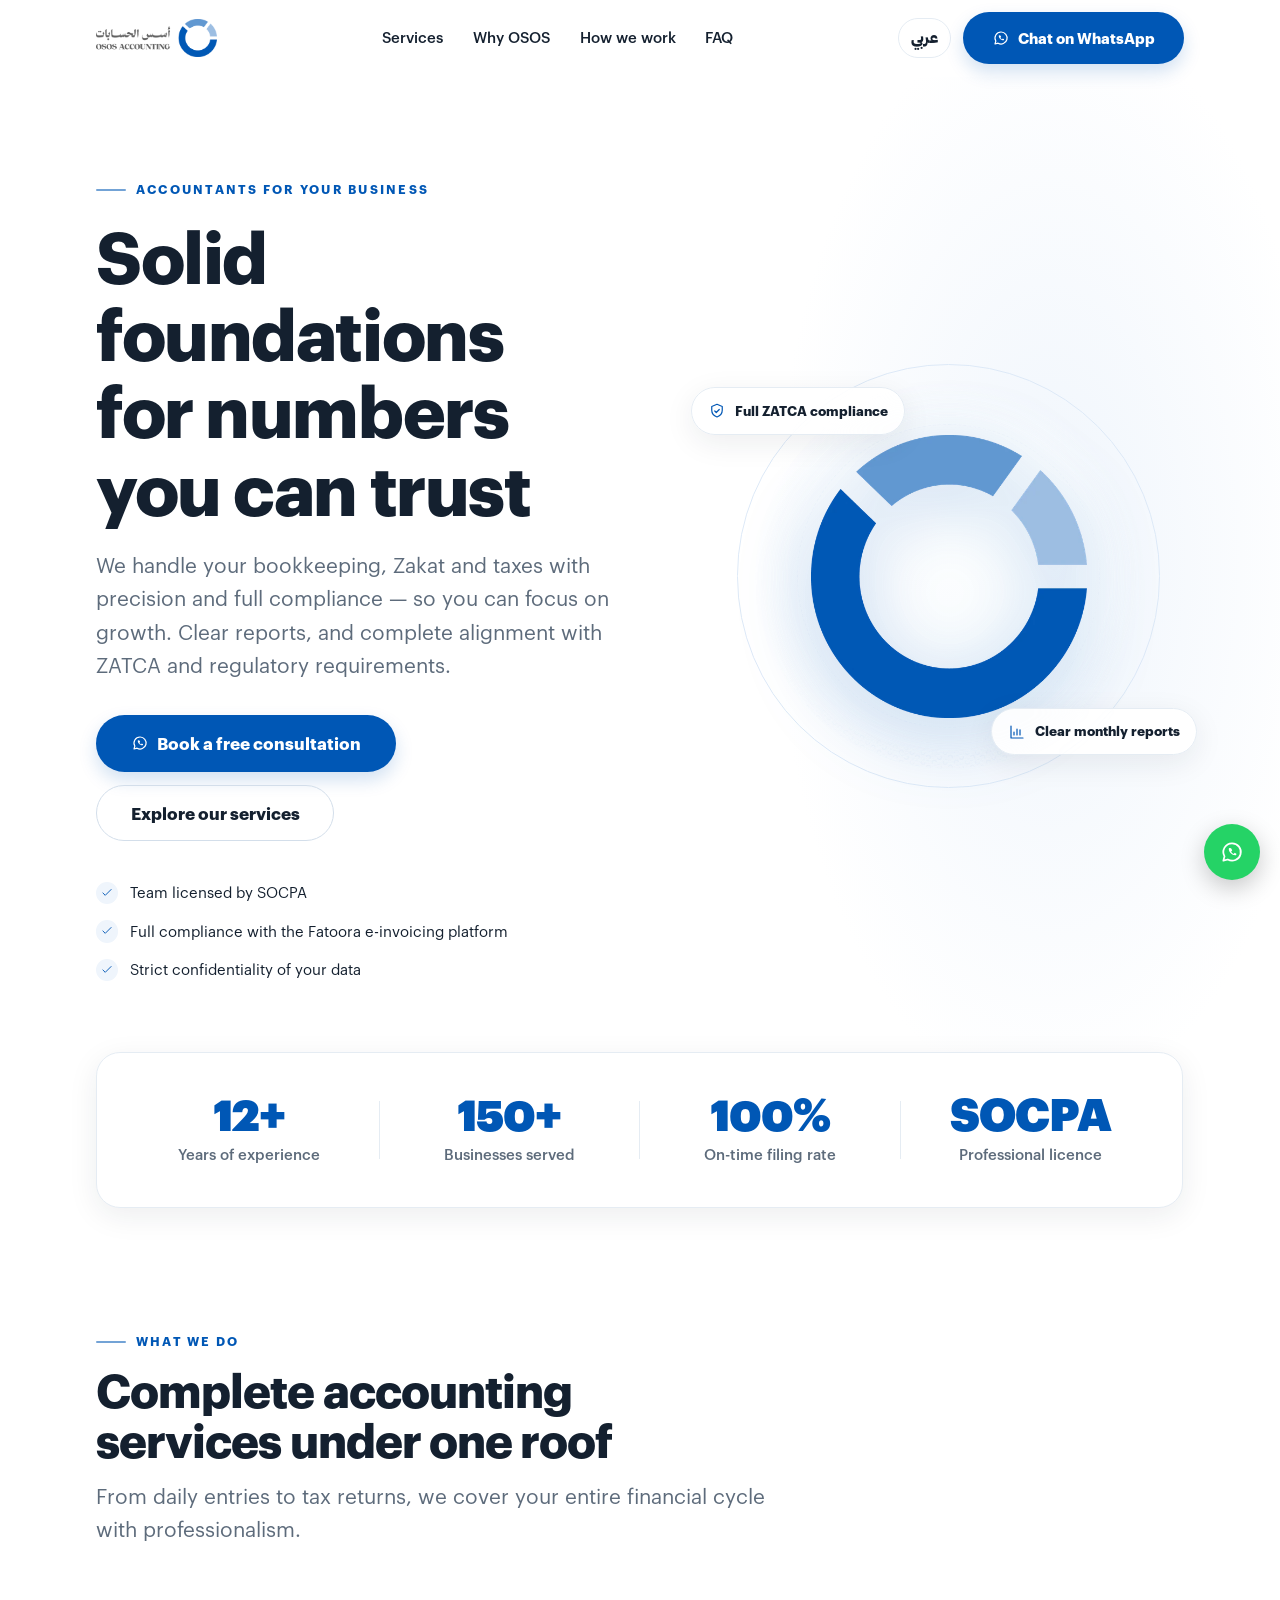
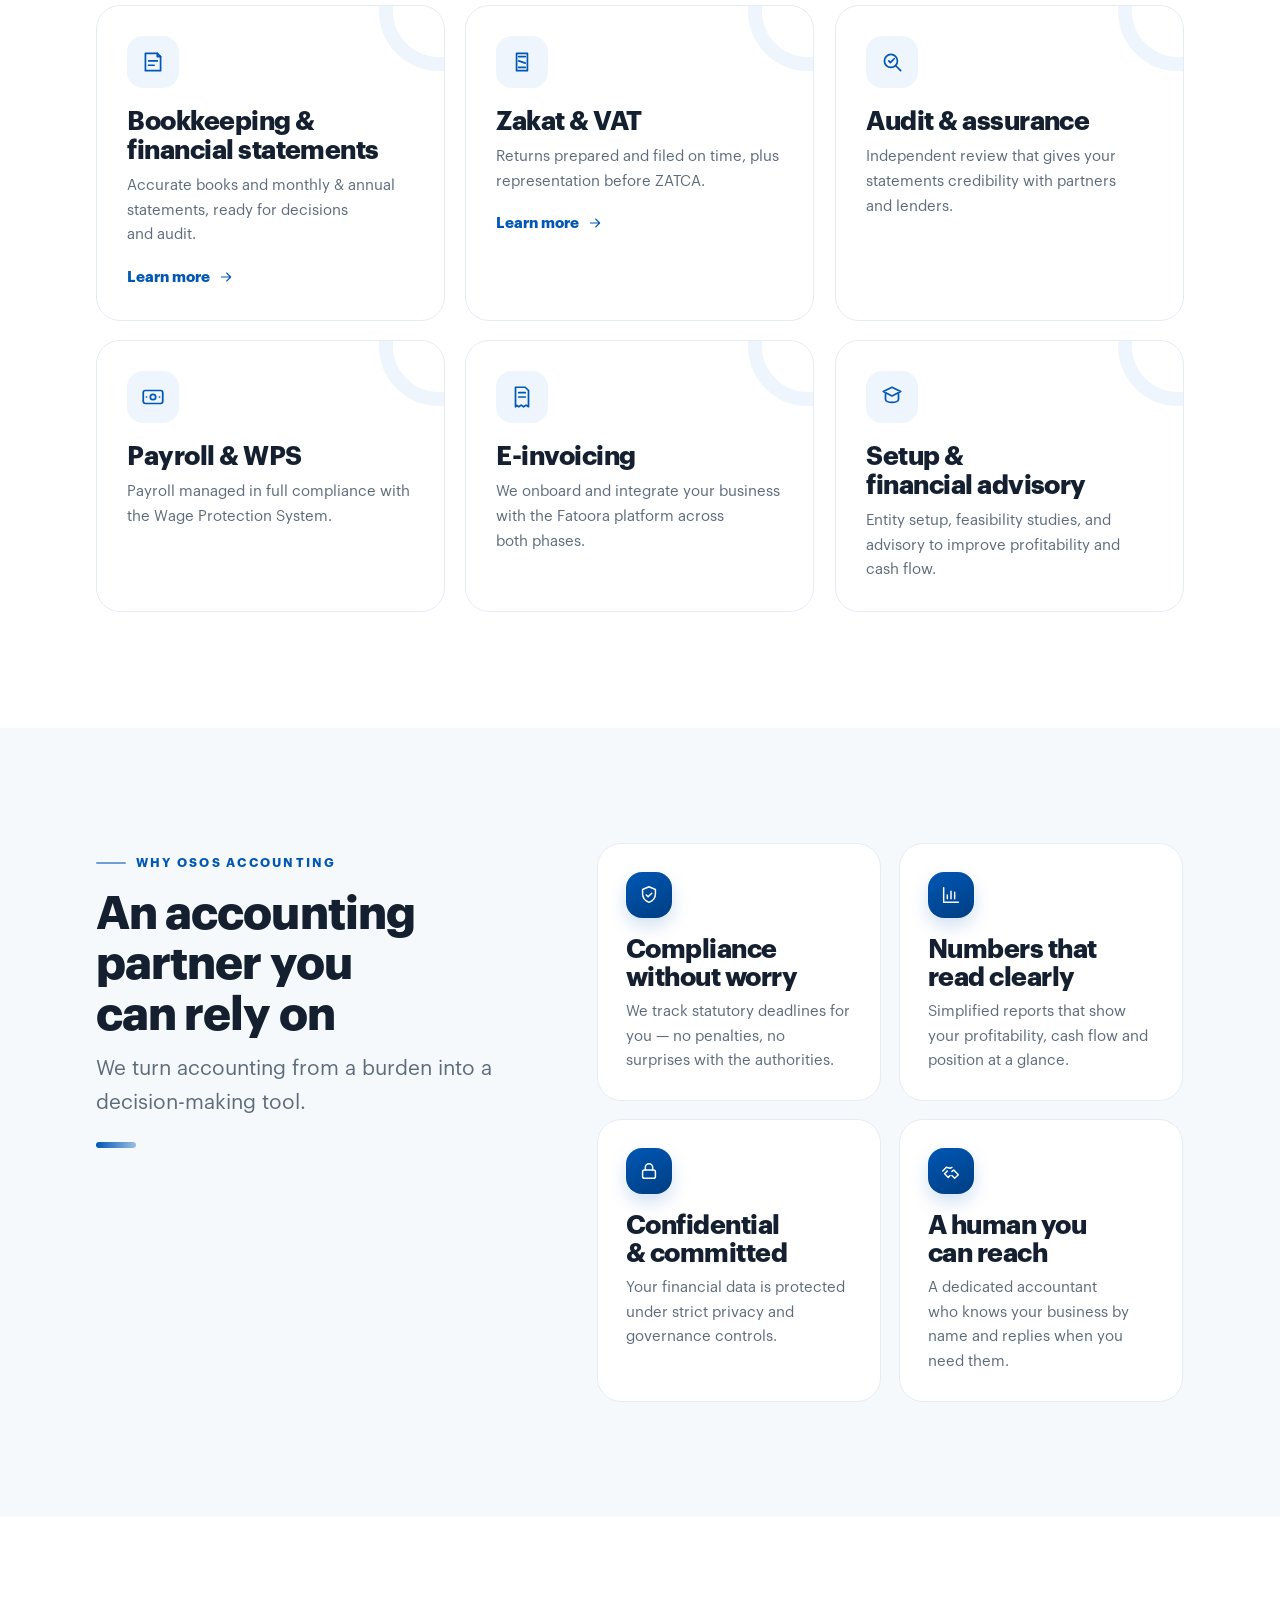
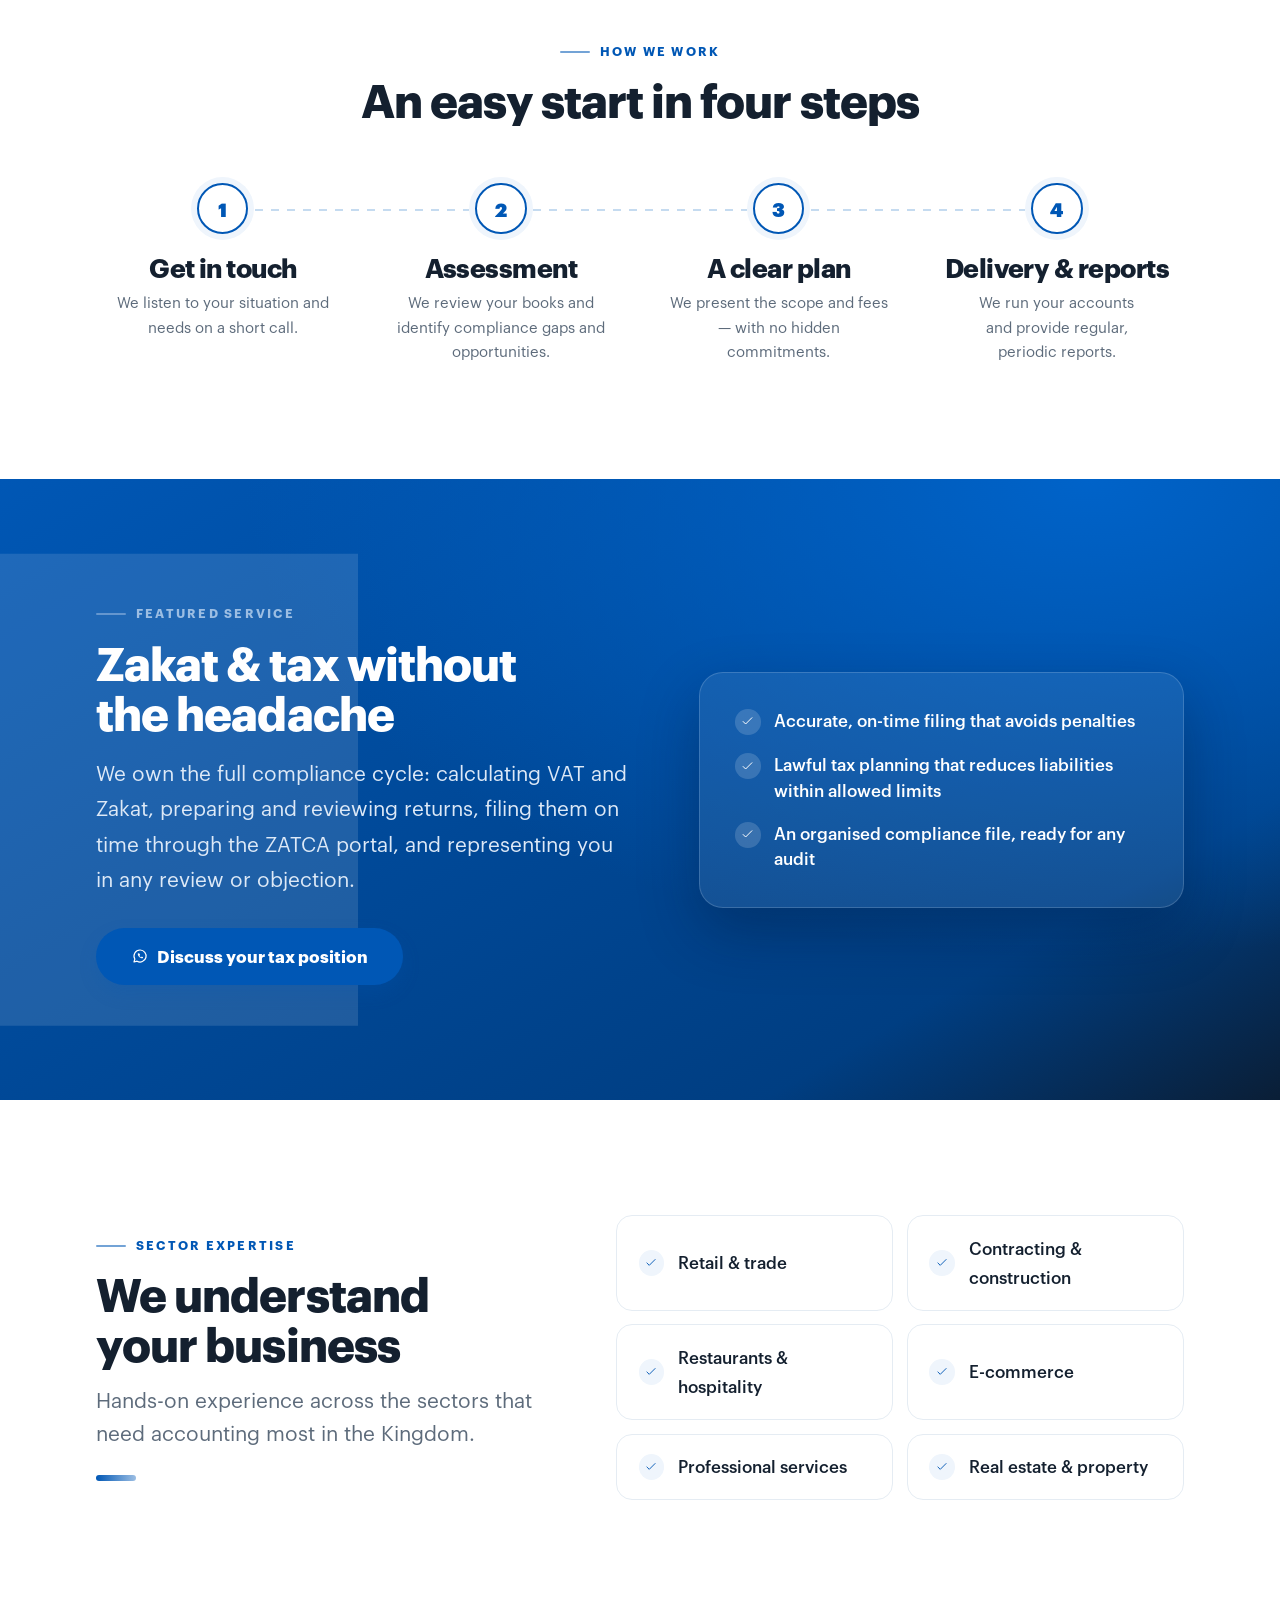
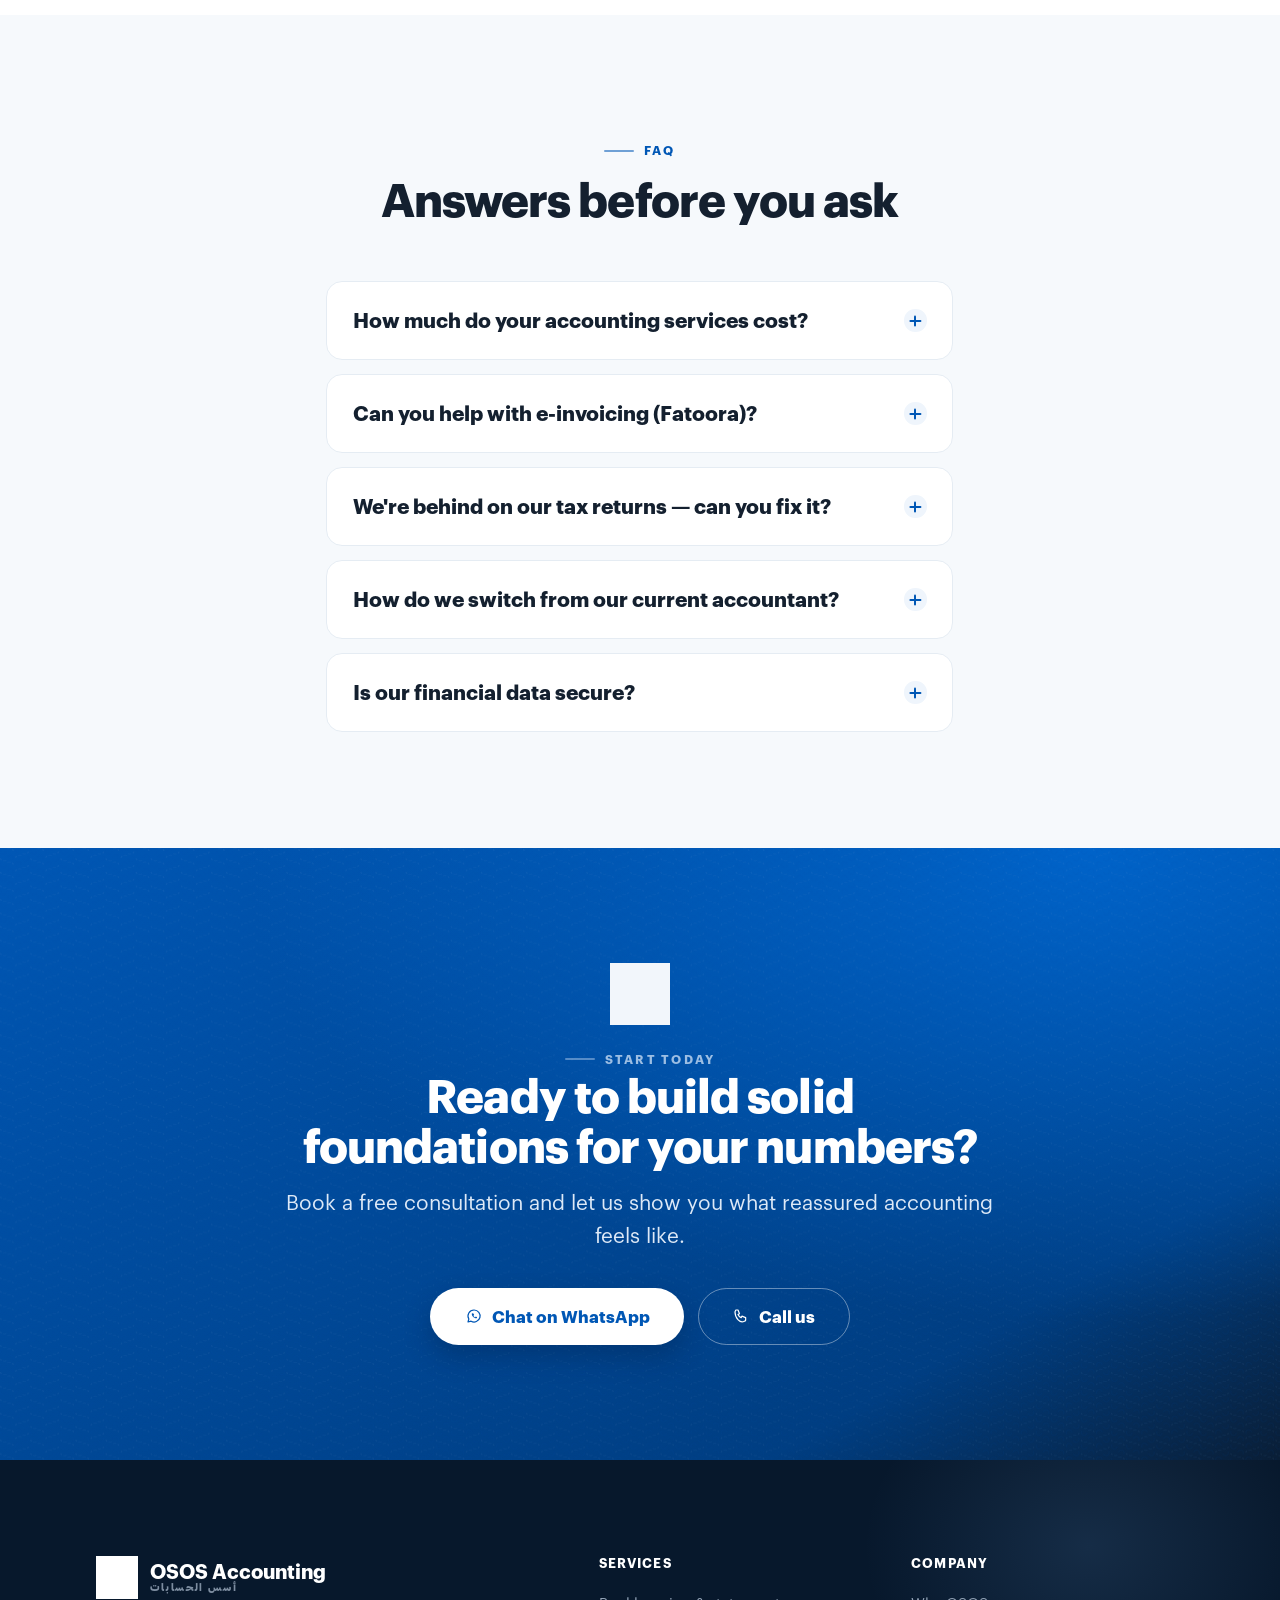
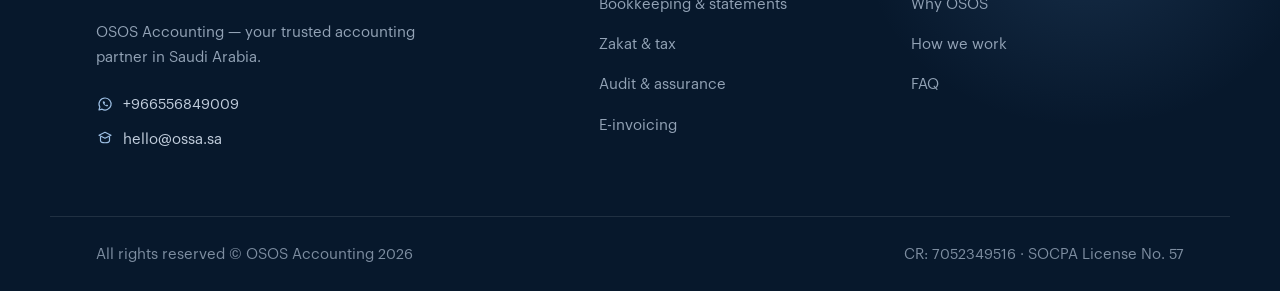
==== en/index.html @ 7d9df70e "Deploy OSOS Accounting landing site (ossa.sa)" ====
<!DOCTYPE html><html lang="en" dir="ltr" data-astro-cid-5hce7sga> <head><meta charset="utf-8"><meta name="viewport" content="width=device-width, initial-scale=1"><title>OSOS Accounting | Trusted Accounting, Zakat &amp; Tax Services in Saudi Arabia</title><meta name="description" content="A licensed accounting firm delivering bookkeeping &#38; financial statements, Zakat &#38; VAT, audit, payroll, and e-invoicing for businesses across the Kingdom. Numbers you can trust."><link rel="canonical" href="https://ossa.sa/en"><link rel="alternate" hreflang="ar" href="https://ossa.sa/"><link rel="alternate" hreflang="en" href="https://ossa.sa/en"><link rel="alternate" hreflang="x-default" href="https://ossa.sa/"><meta name="theme-color" content="#0057B5"><link rel="icon" type="image/png" sizes="32x32" href="/brand/favicon-32.png"><link rel="icon" type="image/png" sizes="256x256" href="/brand/favicon-256.png"><link rel="apple-touch-icon" href="/brand/apple-touch-icon.png"><!-- Open Graph / Twitter --><meta property="og:type" content="website"><meta property="og:locale" content="en_US"><meta property="og:title" content="OSOS Accounting | Trusted Accounting, Zakat &#38; Tax Services in Saudi Arabia"><meta property="og:description" content="A licensed accounting firm delivering bookkeeping &#38; financial statements, Zakat &#38; VAT, audit, payroll, and e-invoicing for businesses across the Kingdom. Numbers you can trust."><meta property="og:url" content="https://ossa.sa/en"><meta property="og:image" content="https://ossa.sa/brand/og-image.png"><meta property="og:image:width" content="1200"><meta property="og:image:height" content="630"><meta name="twitter:card" content="summary_large_image"><meta name="twitter:title" content="OSOS Accounting | Trusted Accounting, Zakat &#38; Tax Services in Saudi Arabia"><meta name="twitter:description" content="A licensed accounting firm delivering bookkeeping &#38; financial statements, Zakat &#38; VAT, audit, payroll, and e-invoicing for businesses across the Kingdom. Numbers you can trust."><meta name="twitter:image" content="https://ossa.sa/brand/og-image.png"><link rel="preload" href="/fonts/thamaniah-serif-700.woff2" as="font" type="font/woff2" crossorigin><link rel="preload" href="/fonts/thamaniah-sans-400.woff2" as="font" type="font/woff2" crossorigin><script type="application/ld+json">{"@context":"https://schema.org","@graph":[{"@type":"AccountingService","@id":"https://ossa.sa/#organization","name":"OSOS Accounting","description":"A licensed accounting firm delivering bookkeeping & financial statements, Zakat & VAT, audit, payroll, and e-invoicing for businesses across the Kingdom. Numbers you can trust.","url":"https://ossa.sa","image":"https://ossa.sa/brand/og-image.png","areaServed":"SA","address":{"@type":"PostalAddress","addressLocality":"الرياض","addressRegion":"Riyadh","addressCountry":"SA"},"telephone":"+966556849009","email":"hello@ossa.sa"},{"@type":"FAQPage","mainEntity":[{"@type":"Question","name":"How much do your accounting services cost?","acceptedAnswer":{"@type":"Answer","text":"Fees depend on your size, monthly transaction volume and scope. After a free consultation we give you a clear, fixed quote — with no hidden charges."}},{"@type":"Question","name":"Can you help with e-invoicing (Fatoora)?","acceptedAnswer":{"@type":"Answer","text":"Yes. We onboard and integrate your business with the Fatoora platform across both phases and ensure your invoices meet ZATCA requirements."}},{"@type":"Question","name":"We're behind on our tax returns — can you fix it?","acceptedAnswer":{"@type":"Answer","text":"Absolutely. We review your position, resolve the backlog, and organise your file with ZATCA to bring you back into compliance quickly."}},{"@type":"Question","name":"How do we switch from our current accountant?","acceptedAnswer":{"@type":"Answer","text":"The move is smooth: we receive your data and books, reconcile opening balances, and continue without any gap in your reporting."}},{"@type":"Question","name":"Is our financial data secure?","acceptedAnswer":{"@type":"Answer","text":"Yes. We follow strict confidentiality and limited-access controls, and your data is never shared with any third party."}}]}]}</script><link rel="stylesheet" href="/_astro/index.BjRNSdXM.css"></head> <body data-astro-cid-5hce7sga> <a href="#main" class="skip-link" data-astro-cid-5hce7sga>Skip to content</a> <header class="site-header" data-header data-astro-cid-ctg3m53h> <div class="container site-header__inner" data-astro-cid-ctg3m53h> <a href="/en" class="brand" aria-label="OSOS Accounting" data-astro-cid-ctg3m53h> <img src="/brand/logo-horizontal.webp" alt="OSOS Accounting" width="190" height="60" class="brand__logo" data-astro-cid-ctg3m53h> </a> <nav class="nav" aria-label="Main navigation" data-astro-cid-ctg3m53h> <a href="#services" class="nav__link" data-astro-cid-ctg3m53h>Services</a><a href="#why" class="nav__link" data-astro-cid-ctg3m53h>Why OSOS</a><a href="#process" class="nav__link" data-astro-cid-ctg3m53h>How we work</a><a href="#faq" class="nav__link" data-astro-cid-ctg3m53h>FAQ</a> </nav> <div class="site-header__actions" data-astro-cid-ctg3m53h> <a class="lang" href="/" hreflang="ar" aria-label="التبديل إلى العربية" data-astro-cid-bvxdwma5>عربي</a>  <span class="site-header__cta" data-astro-cid-ctg3m53h><a href="https://wa.me/966556849009?text=Hello%2C%20I'd%20like%20to%20ask%20about%20your%20accounting%20services." class="btn btn--primary" target="_blank" rel="noopener"> <svg width="18" height="18" viewBox="0 0 24 24" fill="none" stroke="currentColor" stroke-width="1.6" stroke-linecap="round" stroke-linejoin="round" aria-hidden="true"><path d="M12 4a8 8 0 0 0-6.9 12L4 20l4.1-1.1A8 8 0 1 0 12 4z"/><path d="M9 9c0 3 3 6 6 6 .8 0 1.3-.8 1-1.5l-1.5-.7-1 1c-1-.4-1.9-1.3-2.3-2.3l1-1-.7-1.5C10.8 7.7 9 8.2 9 9z" fill="currentColor" stroke="none"/></svg> Chat on WhatsApp </a></span> </div> </div> </header> <script type="module">const o=document.querySelector("[data-header]");if(o){const e=()=>o.classList.toggle("is-scrolled",window.scrollY>12);e(),window.addEventListener("scroll",e,{passive:!0})}</script>  <main id="main" data-astro-cid-5hce7sga>  <section class="hero" data-astro-cid-anhloy43> <span class="hero__glow" aria-hidden="true" data-astro-cid-anhloy43></span> <div class="container hero__grid" data-astro-cid-anhloy43> <div class="hero__copy" data-astro-cid-anhloy43> <span class="eyebrow" data-reveal data-astro-cid-anhloy43>Accountants for your business</span> <h1 class="hero__title" data-reveal data-reveal-delay="1" data-astro-cid-anhloy43>Solid foundations for numbers you can trust</h1> <p class="hero__subhead" data-reveal data-reveal-delay="2" data-astro-cid-anhloy43>We handle your bookkeeping, Zakat and taxes with precision and full compliance — so you can focus on growth. Clear reports, and complete alignment with ZATCA and regulatory requirements.</p> <div class="hero__actions" data-reveal data-reveal-delay="3" data-astro-cid-anhloy43> <a href="https://wa.me/966556849009?text=Hello%2C%20I'd%20like%20to%20book%20a%20free%20accounting%20consultation." class="btn btn--primary btn--lg" target="_blank" rel="noopener"> <svg width="18" height="18" viewBox="0 0 24 24" fill="none" stroke="currentColor" stroke-width="1.6" stroke-linecap="round" stroke-linejoin="round" aria-hidden="true"><path d="M12 4a8 8 0 0 0-6.9 12L4 20l4.1-1.1A8 8 0 1 0 12 4z"/><path d="M9 9c0 3 3 6 6 6 .8 0 1.3-.8 1-1.5l-1.5-.7-1 1c-1-.4-1.9-1.3-2.3-2.3l1-1-.7-1.5C10.8 7.7 9 8.2 9 9z" fill="currentColor" stroke="none"/></svg> Book a free consultation </a> <a href="#services" class="btn btn--ghost btn--lg">  Explore our services </a> </div> <ul class="hero__highlights" data-reveal data-reveal-delay="3" data-astro-cid-anhloy43> <li data-astro-cid-anhloy43> <span class="hero__check" data-astro-cid-anhloy43> <svg width="14" height="14" viewBox="0 0 24 24" fill="none" stroke="currentColor" stroke-width="1.6" stroke-linecap="round" stroke-linejoin="round" aria-hidden="true"><path d="M5 12l4 4 10-10"/></svg> </span> <span data-astro-cid-anhloy43>Team licensed by SOCPA</span> </li><li data-astro-cid-anhloy43> <span class="hero__check" data-astro-cid-anhloy43> <svg width="14" height="14" viewBox="0 0 24 24" fill="none" stroke="currentColor" stroke-width="1.6" stroke-linecap="round" stroke-linejoin="round" aria-hidden="true"><path d="M5 12l4 4 10-10"/></svg> </span> <span data-astro-cid-anhloy43>Full compliance with the Fatoora e-invoicing platform</span> </li><li data-astro-cid-anhloy43> <span class="hero__check" data-astro-cid-anhloy43> <svg width="14" height="14" viewBox="0 0 24 24" fill="none" stroke="currentColor" stroke-width="1.6" stroke-linecap="round" stroke-linejoin="round" aria-hidden="true"><path d="M5 12l4 4 10-10"/></svg> </span> <span data-astro-cid-anhloy43>Strict confidentiality of your data</span> </li> </ul> </div> <div class="hero__visual" data-reveal aria-hidden="true" data-astro-cid-anhloy43> <div class="hero__stage" data-astro-cid-anhloy43> <span class="hero__ring hero__ring--1" data-astro-cid-anhloy43></span> <span class="hero__ring hero__ring--2" data-astro-cid-anhloy43></span> <span class="hero__pattern" data-astro-cid-anhloy43></span> <span class="hero__mark" data-astro-cid-anhloy43> <img src="/brand/mark.webp" alt="" width="512" height="525" loading="eager" data-astro-cid-anhloy43> </span> <span class="hero__chip hero__chip--a" data-astro-cid-anhloy43> <svg width="18" height="18" viewBox="0 0 24 24" fill="none" stroke="currentColor" stroke-width="1.6" stroke-linecap="round" stroke-linejoin="round" aria-hidden="true"><path d="M12 3l7 3v5c0 4.5-3 7.5-7 9-4-1.5-7-4.5-7-9V6z"/><path d="M9 12l2 2 4-4"/></svg> <span data-astro-cid-anhloy43>Full ZATCA compliance</span> </span> <span class="hero__chip hero__chip--b" data-astro-cid-anhloy43> <svg width="18" height="18" viewBox="0 0 24 24" fill="none" stroke="currentColor" stroke-width="1.6" stroke-linecap="round" stroke-linejoin="round" aria-hidden="true"><path d="M4 20V4M4 20h16"/><path d="M8 16v-4M12 16V8M16 16v-7"/></svg> <span data-astro-cid-anhloy43>Clear monthly reports</span> </span> </div> </div> </div> </section> <section class="trust" data-astro-cid-4fq3dkzl> <div class="container" data-astro-cid-4fq3dkzl> <ul class="trust__row" data-reveal data-astro-cid-4fq3dkzl> <li class="trust__item" data-astro-cid-4fq3dkzl> <span class="trust__value" data-astro-cid-4fq3dkzl>12+</span> <span class="trust__label" data-astro-cid-4fq3dkzl>Years of experience</span> </li><li class="trust__item" data-astro-cid-4fq3dkzl> <span class="trust__value" data-astro-cid-4fq3dkzl>150+</span> <span class="trust__label" data-astro-cid-4fq3dkzl>Businesses served</span> </li><li class="trust__item" data-astro-cid-4fq3dkzl> <span class="trust__value" data-astro-cid-4fq3dkzl>100%</span> <span class="trust__label" data-astro-cid-4fq3dkzl>On-time filing rate</span> </li><li class="trust__item" data-astro-cid-4fq3dkzl> <span class="trust__value" data-astro-cid-4fq3dkzl>SOCPA</span> <span class="trust__label" data-astro-cid-4fq3dkzl>Professional licence</span> </li> </ul> </div> </section> <section class="section" id="services" data-astro-cid-bp4bfslc> <div class="container" data-astro-cid-bp4bfslc> <header class="section-head" data-reveal data-astro-cid-bp4bfslc> <span class="eyebrow" data-astro-cid-bp4bfslc>What we do</span> <h2 class="section-head__title" data-astro-cid-bp4bfslc>Complete accounting services under one roof</h2> <p class="section-head__lede" data-astro-cid-bp4bfslc>From daily entries to tax returns, we cover your entire financial cycle with professionalism.</p> </header> <div class="svc__grid" data-astro-cid-bp4bfslc> <a href="#detail-accounting" data-reveal="true" data-reveal-delay="1" data-astro-cid-bp4bfslc="true" class="card svc card--hover"> <span class="svc__icon" data-astro-cid-bp4bfslc> <svg width="26" height="26" viewBox="0 0 24 24" fill="none" stroke="currentColor" stroke-width="1.6" stroke-linecap="round" stroke-linejoin="round" aria-hidden="true"><path d="M5 4h11l3 3v13H5z"/><path d="M16 4v3h3"/><path d="M8 11h8M8 15h5"/></svg> </span> <h3 class="svc__title" data-astro-cid-bp4bfslc>Bookkeeping &amp; financial statements</h3> <p class="svc__body" data-astro-cid-bp4bfslc>Accurate books and monthly &amp; annual statements, ready for decisions and audit.</p> <span class="arrow-link svc__more" data-astro-cid-bp4bfslc> Learn more <svg width="16" height="16" viewBox="0 0 24 24" fill="none" stroke="currentColor" stroke-width="1.6" stroke-linecap="round" stroke-linejoin="round" aria-hidden="true"><path d="M5 12h14M13 6l6 6-6 6"/></svg> </span></a><a href="#detail-tax" data-reveal="true" data-reveal-delay="2" data-astro-cid-bp4bfslc="true" class="card svc card--hover"> <span class="svc__icon" data-astro-cid-bp4bfslc> <svg width="26" height="26" viewBox="0 0 24 24" fill="none" stroke="currentColor" stroke-width="1.6" stroke-linecap="round" stroke-linejoin="round" aria-hidden="true"><path d="M9 7h6M9 17h6"/><path d="M7 4h10v16H7z"/><path d="M9 11l6 2"/></svg> </span> <h3 class="svc__title" data-astro-cid-bp4bfslc>Zakat &amp; VAT</h3> <p class="svc__body" data-astro-cid-bp4bfslc>Returns prepared and filed on time, plus representation before ZATCA.</p> <span class="arrow-link svc__more" data-astro-cid-bp4bfslc> Learn more <svg width="16" height="16" viewBox="0 0 24 24" fill="none" stroke="currentColor" stroke-width="1.6" stroke-linecap="round" stroke-linejoin="round" aria-hidden="true"><path d="M5 12h14M13 6l6 6-6 6"/></svg> </span></a><div data-reveal="true" data-reveal-delay="3" data-astro-cid-bp4bfslc="true" class="card svc"> <span class="svc__icon" data-astro-cid-bp4bfslc> <svg width="26" height="26" viewBox="0 0 24 24" fill="none" stroke="currentColor" stroke-width="1.6" stroke-linecap="round" stroke-linejoin="round" aria-hidden="true"><circle cx="11" cy="11" r="6"/><path d="M20 20l-4.3-4.3"/><path d="M9 11l1.5 1.5L14 9"/></svg> </span> <h3 class="svc__title" data-astro-cid-bp4bfslc>Audit &amp; assurance</h3> <p class="svc__body" data-astro-cid-bp4bfslc>Independent review that gives your statements credibility with partners and lenders.</p> </div><div data-reveal="true" data-reveal-delay="1" data-astro-cid-bp4bfslc="true" class="card svc"> <span class="svc__icon" data-astro-cid-bp4bfslc> <svg width="26" height="26" viewBox="0 0 24 24" fill="none" stroke="currentColor" stroke-width="1.6" stroke-linecap="round" stroke-linejoin="round" aria-hidden="true"><rect x="3" y="6" width="18" height="12" rx="2"/><circle cx="12" cy="12" r="2.5"/><path d="M6 12h.01M18 12h.01"/></svg> </span> <h3 class="svc__title" data-astro-cid-bp4bfslc>Payroll &amp; WPS</h3> <p class="svc__body" data-astro-cid-bp4bfslc>Payroll managed in full compliance with the Wage Protection System.</p> </div><div data-reveal="true" data-reveal-delay="2" data-astro-cid-bp4bfslc="true" class="card svc"> <span class="svc__icon" data-astro-cid-bp4bfslc> <svg width="26" height="26" viewBox="0 0 24 24" fill="none" stroke="currentColor" stroke-width="1.6" stroke-linecap="round" stroke-linejoin="round" aria-hidden="true"><path d="M6 3h9l3 3v15l-2.2-1.5L13.5 21l-2.3-1.5L9 21l-2.2-1.5L6 21z"/><path d="M9 8h6M9 12h6"/></svg> </span> <h3 class="svc__title" data-astro-cid-bp4bfslc>E-invoicing</h3> <p class="svc__body" data-astro-cid-bp4bfslc>We onboard and integrate your business with the Fatoora platform across both phases.</p> </div><div data-reveal="true" data-reveal-delay="3" data-astro-cid-bp4bfslc="true" class="card svc"> <span class="svc__icon" data-astro-cid-bp4bfslc> <svg width="26" height="26" viewBox="0 0 24 24" fill="none" stroke="currentColor" stroke-width="1.6" stroke-linecap="round" stroke-linejoin="round" aria-hidden="true"><path d="M12 3l8 4-8 4-8-4 8-4z"/><path d="M6 9v5c0 1.7 2.7 3 6 3s6-1.3 6-3V9"/></svg> </span> <h3 class="svc__title" data-astro-cid-bp4bfslc>Setup &amp; financial advisory</h3> <p class="svc__body" data-astro-cid-bp4bfslc>Entity setup, feasibility studies, and advisory to improve profitability and cash flow.</p> </div> </div> </div> </section> <section class="section section--tint why" id="why" data-astro-cid-w3z23hby> <div class="container why__layout" data-astro-cid-w3z23hby> <header class="section-head why__head" data-reveal data-astro-cid-w3z23hby> <span class="eyebrow" data-astro-cid-w3z23hby>Why OSOS Accounting</span> <h2 class="section-head__title" data-astro-cid-w3z23hby>An accounting partner you can rely on</h2> <p class="section-head__lede" data-astro-cid-w3z23hby>We turn accounting from a burden into a decision-making tool.</p> <span class="arc-accent why__accent" aria-hidden="true" data-astro-cid-w3z23hby></span> </header> <div class="why__grid" data-astro-cid-w3z23hby> <article class="why-card" data-reveal data-reveal-delay="1" data-astro-cid-w3z23hby> <span class="why-card__icon" data-astro-cid-w3z23hby> <svg width="22" height="22" viewBox="0 0 24 24" fill="none" stroke="currentColor" stroke-width="1.6" stroke-linecap="round" stroke-linejoin="round" aria-hidden="true"><path d="M12 3l7 3v5c0 4.5-3 7.5-7 9-4-1.5-7-4.5-7-9V6z"/><path d="M9 12l2 2 4-4"/></svg> </span> <h3 class="why-card__title" data-astro-cid-w3z23hby>Compliance without worry</h3> <p class="why-card__body" data-astro-cid-w3z23hby>We track statutory deadlines for you — no penalties, no surprises with the authorities.</p> </article><article class="why-card" data-reveal data-reveal-delay="2" data-astro-cid-w3z23hby> <span class="why-card__icon" data-astro-cid-w3z23hby> <svg width="22" height="22" viewBox="0 0 24 24" fill="none" stroke="currentColor" stroke-width="1.6" stroke-linecap="round" stroke-linejoin="round" aria-hidden="true"><path d="M4 20V4M4 20h16"/><path d="M8 16v-4M12 16V8M16 16v-7"/></svg> </span> <h3 class="why-card__title" data-astro-cid-w3z23hby>Numbers that read clearly</h3> <p class="why-card__body" data-astro-cid-w3z23hby>Simplified reports that show your profitability, cash flow and position at a glance.</p> </article><article class="why-card" data-reveal data-reveal-delay="1" data-astro-cid-w3z23hby> <span class="why-card__icon" data-astro-cid-w3z23hby> <svg width="22" height="22" viewBox="0 0 24 24" fill="none" stroke="currentColor" stroke-width="1.6" stroke-linecap="round" stroke-linejoin="round" aria-hidden="true"><rect x="5" y="11" width="14" height="9" rx="2"/><path d="M8 11V8a4 4 0 0 1 8 0v3"/></svg> </span> <h3 class="why-card__title" data-astro-cid-w3z23hby>Confidential &amp; committed</h3> <p class="why-card__body" data-astro-cid-w3z23hby>Your financial data is protected under strict privacy and governance controls.</p> </article><article class="why-card" data-reveal data-reveal-delay="2" data-astro-cid-w3z23hby> <span class="why-card__icon" data-astro-cid-w3z23hby> <svg width="22" height="22" viewBox="0 0 24 24" fill="none" stroke="currentColor" stroke-width="1.6" stroke-linecap="round" stroke-linejoin="round" aria-hidden="true"><path d="M11 17l-2 2-4-4 3-3"/><path d="M13 17l3 3 4-4-5-5-2 1.5"/><path d="M3 12l4-4 4 1 2-1"/></svg> </span> <h3 class="why-card__title" data-astro-cid-w3z23hby>A human you can reach</h3> <p class="why-card__body" data-astro-cid-w3z23hby>A dedicated accountant who knows your business by name and replies when you need them.</p> </article> </div> </div> </section> <section class="section process" id="process" data-astro-cid-gto3gzpn> <div class="container" data-astro-cid-gto3gzpn> <header class="section-head section-head--center" data-reveal data-astro-cid-gto3gzpn> <span class="eyebrow" data-astro-cid-gto3gzpn>How we work</span> <h2 class="section-head__title" data-astro-cid-gto3gzpn>An easy start in four steps</h2>  </header> <ol class="process__list" data-astro-cid-gto3gzpn> <li class="step" data-reveal data-reveal-delay="1" data-astro-cid-gto3gzpn> <span class="step__node" data-astro-cid-gto3gzpn> <span class="step__num" data-astro-cid-gto3gzpn>1</span> </span> <h3 class="step__title" data-astro-cid-gto3gzpn>Get in touch</h3> <p class="step__body" data-astro-cid-gto3gzpn>We listen to your situation and needs on a short call.</p> </li><li class="step" data-reveal data-reveal-delay="2" data-astro-cid-gto3gzpn> <span class="step__node" data-astro-cid-gto3gzpn> <span class="step__num" data-astro-cid-gto3gzpn>2</span> </span> <h3 class="step__title" data-astro-cid-gto3gzpn>Assessment</h3> <p class="step__body" data-astro-cid-gto3gzpn>We review your books and identify compliance gaps and opportunities.</p> </li><li class="step" data-reveal data-reveal-delay="3" data-astro-cid-gto3gzpn> <span class="step__node" data-astro-cid-gto3gzpn> <span class="step__num" data-astro-cid-gto3gzpn>3</span> </span> <h3 class="step__title" data-astro-cid-gto3gzpn>A clear plan</h3> <p class="step__body" data-astro-cid-gto3gzpn>We present the scope and fees — with no hidden commitments.</p> </li><li class="step" data-reveal data-reveal-delay="4" data-astro-cid-gto3gzpn> <span class="step__node" data-astro-cid-gto3gzpn> <span class="step__num" data-astro-cid-gto3gzpn>4</span> </span> <h3 class="step__title" data-astro-cid-gto3gzpn>Delivery &amp; reports</h3> <p class="step__body" data-astro-cid-gto3gzpn>We run your accounts and provide regular, periodic reports.</p> </li> </ol> </div> </section> <section class="section section--blue detail" id="detail-tax" data-astro-cid-b7ib53vj> <span class="detail__decor" aria-hidden="true" data-astro-cid-b7ib53vj> <img src="/brand/mark-white.png" alt="" width="512" height="525" data-astro-cid-b7ib53vj> </span> <div class="container detail__grid" data-astro-cid-b7ib53vj> <div class="detail__copy" data-reveal data-astro-cid-b7ib53vj> <span class="eyebrow" data-astro-cid-b7ib53vj>Featured service</span> <h2 class="detail__title" data-astro-cid-b7ib53vj>Zakat &amp; tax without the headache</h2> <p class="detail__body" data-astro-cid-b7ib53vj>We own the full compliance cycle: calculating VAT and Zakat, preparing and reviewing returns, filing them on time through the ZATCA portal, and representing you in any review or objection.</p> <div class="detail__cta" data-astro-cid-b7ib53vj><a href="https://wa.me/966556849009?text=I%20have%20a%20question%20about%20Zakat%20and%20VAT." class="btn btn--primary btn--lg" target="_blank" rel="noopener"> <svg width="18" height="18" viewBox="0 0 24 24" fill="none" stroke="currentColor" stroke-width="1.6" stroke-linecap="round" stroke-linejoin="round" aria-hidden="true"><path d="M12 4a8 8 0 0 0-6.9 12L4 20l4.1-1.1A8 8 0 1 0 12 4z"/><path d="M9 9c0 3 3 6 6 6 .8 0 1.3-.8 1-1.5l-1.5-.7-1 1c-1-.4-1.9-1.3-2.3-2.3l1-1-.7-1.5C10.8 7.7 9 8.2 9 9z" fill="currentColor" stroke="none"/></svg> Discuss your tax position </a></div> </div> <ul class="detail__outcomes" data-reveal data-reveal-delay="1" data-astro-cid-b7ib53vj> <li data-astro-cid-b7ib53vj> <span class="detail__check" data-astro-cid-b7ib53vj> <svg width="15" height="15" viewBox="0 0 24 24" fill="none" stroke="currentColor" stroke-width="1.6" stroke-linecap="round" stroke-linejoin="round" aria-hidden="true"><path d="M5 12l4 4 10-10"/></svg> </span> <span data-astro-cid-b7ib53vj>Accurate, on-time filing that avoids penalties</span> </li><li data-astro-cid-b7ib53vj> <span class="detail__check" data-astro-cid-b7ib53vj> <svg width="15" height="15" viewBox="0 0 24 24" fill="none" stroke="currentColor" stroke-width="1.6" stroke-linecap="round" stroke-linejoin="round" aria-hidden="true"><path d="M5 12l4 4 10-10"/></svg> </span> <span data-astro-cid-b7ib53vj>Lawful tax planning that reduces liabilities within allowed limits</span> </li><li data-astro-cid-b7ib53vj> <span class="detail__check" data-astro-cid-b7ib53vj> <svg width="15" height="15" viewBox="0 0 24 24" fill="none" stroke="currentColor" stroke-width="1.6" stroke-linecap="round" stroke-linejoin="round" aria-hidden="true"><path d="M5 12l4 4 10-10"/></svg> </span> <span data-astro-cid-b7ib53vj>An organised compliance file, ready for any audit</span> </li> </ul> </div> </section> <section class="section ind" id="industries" data-astro-cid-nmcm7ml6> <div class="container ind__grid" data-astro-cid-nmcm7ml6> <header class="section-head ind__head" data-reveal data-astro-cid-nmcm7ml6> <span class="eyebrow" data-astro-cid-nmcm7ml6>Sector expertise</span> <h2 class="section-head__title" data-astro-cid-nmcm7ml6>We understand your business</h2> <p class="section-head__lede" data-astro-cid-nmcm7ml6>Hands-on experience across the sectors that need accounting most in the Kingdom.</p> <span class="arc-accent ind__accent" aria-hidden="true" data-astro-cid-nmcm7ml6></span> </header> <ul class="ind__list" data-reveal data-reveal-delay="1" data-astro-cid-nmcm7ml6> <li class="ind__item" data-astro-cid-nmcm7ml6> <span class="ind__bullet" data-astro-cid-nmcm7ml6> <svg width="14" height="14" viewBox="0 0 24 24" fill="none" stroke="currentColor" stroke-width="1.6" stroke-linecap="round" stroke-linejoin="round" aria-hidden="true"><path d="M5 12l4 4 10-10"/></svg> </span> <span data-astro-cid-nmcm7ml6>Retail &amp; trade</span> </li><li class="ind__item" data-astro-cid-nmcm7ml6> <span class="ind__bullet" data-astro-cid-nmcm7ml6> <svg width="14" height="14" viewBox="0 0 24 24" fill="none" stroke="currentColor" stroke-width="1.6" stroke-linecap="round" stroke-linejoin="round" aria-hidden="true"><path d="M5 12l4 4 10-10"/></svg> </span> <span data-astro-cid-nmcm7ml6>Contracting &amp; construction</span> </li><li class="ind__item" data-astro-cid-nmcm7ml6> <span class="ind__bullet" data-astro-cid-nmcm7ml6> <svg width="14" height="14" viewBox="0 0 24 24" fill="none" stroke="currentColor" stroke-width="1.6" stroke-linecap="round" stroke-linejoin="round" aria-hidden="true"><path d="M5 12l4 4 10-10"/></svg> </span> <span data-astro-cid-nmcm7ml6>Restaurants &amp; hospitality</span> </li><li class="ind__item" data-astro-cid-nmcm7ml6> <span class="ind__bullet" data-astro-cid-nmcm7ml6> <svg width="14" height="14" viewBox="0 0 24 24" fill="none" stroke="currentColor" stroke-width="1.6" stroke-linecap="round" stroke-linejoin="round" aria-hidden="true"><path d="M5 12l4 4 10-10"/></svg> </span> <span data-astro-cid-nmcm7ml6>E-commerce</span> </li><li class="ind__item" data-astro-cid-nmcm7ml6> <span class="ind__bullet" data-astro-cid-nmcm7ml6> <svg width="14" height="14" viewBox="0 0 24 24" fill="none" stroke="currentColor" stroke-width="1.6" stroke-linecap="round" stroke-linejoin="round" aria-hidden="true"><path d="M5 12l4 4 10-10"/></svg> </span> <span data-astro-cid-nmcm7ml6>Professional services</span> </li><li class="ind__item" data-astro-cid-nmcm7ml6> <span class="ind__bullet" data-astro-cid-nmcm7ml6> <svg width="14" height="14" viewBox="0 0 24 24" fill="none" stroke="currentColor" stroke-width="1.6" stroke-linecap="round" stroke-linejoin="round" aria-hidden="true"><path d="M5 12l4 4 10-10"/></svg> </span> <span data-astro-cid-nmcm7ml6>Real estate &amp; property</span> </li> </ul> </div> </section> <section class="section section--tint" id="faq" data-astro-cid-vcytj35z> <div class="container container--narrow" data-astro-cid-vcytj35z> <header class="section-head section-head--center" data-reveal data-astro-cid-vcytj35z> <span class="eyebrow" data-astro-cid-vcytj35z>FAQ</span> <h2 class="section-head__title" data-astro-cid-vcytj35z>Answers before you ask</h2>  </header> <div class="faq__list" data-astro-cid-vcytj35z> <details class="faq__item" data-reveal data-astro-cid-vcytj35z> <summary class="faq__q" data-astro-cid-vcytj35z> <span data-astro-cid-vcytj35z>How much do your accounting services cost?</span> <span class="faq__icon" aria-hidden="true" data-astro-cid-vcytj35z></span> </summary> <div class="faq__a" data-astro-cid-vcytj35z> <p data-astro-cid-vcytj35z>Fees depend on your size, monthly transaction volume and scope. After a free consultation we give you a clear, fixed quote — with no hidden charges.</p> </div> </details><details class="faq__item" data-reveal data-astro-cid-vcytj35z> <summary class="faq__q" data-astro-cid-vcytj35z> <span data-astro-cid-vcytj35z>Can you help with e-invoicing (Fatoora)?</span> <span class="faq__icon" aria-hidden="true" data-astro-cid-vcytj35z></span> </summary> <div class="faq__a" data-astro-cid-vcytj35z> <p data-astro-cid-vcytj35z>Yes. We onboard and integrate your business with the Fatoora platform across both phases and ensure your invoices meet ZATCA requirements.</p> </div> </details><details class="faq__item" data-reveal data-astro-cid-vcytj35z> <summary class="faq__q" data-astro-cid-vcytj35z> <span data-astro-cid-vcytj35z>We&#39;re behind on our tax returns — can you fix it?</span> <span class="faq__icon" aria-hidden="true" data-astro-cid-vcytj35z></span> </summary> <div class="faq__a" data-astro-cid-vcytj35z> <p data-astro-cid-vcytj35z>Absolutely. We review your position, resolve the backlog, and organise your file with ZATCA to bring you back into compliance quickly.</p> </div> </details><details class="faq__item" data-reveal data-astro-cid-vcytj35z> <summary class="faq__q" data-astro-cid-vcytj35z> <span data-astro-cid-vcytj35z>How do we switch from our current accountant?</span> <span class="faq__icon" aria-hidden="true" data-astro-cid-vcytj35z></span> </summary> <div class="faq__a" data-astro-cid-vcytj35z> <p data-astro-cid-vcytj35z>The move is smooth: we receive your data and books, reconcile opening balances, and continue without any gap in your reporting.</p> </div> </details><details class="faq__item" data-reveal data-astro-cid-vcytj35z> <summary class="faq__q" data-astro-cid-vcytj35z> <span data-astro-cid-vcytj35z>Is our financial data secure?</span> <span class="faq__icon" aria-hidden="true" data-astro-cid-vcytj35z></span> </summary> <div class="faq__a" data-astro-cid-vcytj35z> <p data-astro-cid-vcytj35z>Yes. We follow strict confidentiality and limited-access controls, and your data is never shared with any third party.</p> </div> </details> </div> </div> </section> <section class="section section--blue cta-band" id="contact" data-astro-cid-ianifgej> <span class="cta-band__pattern" aria-hidden="true" data-astro-cid-ianifgej></span> <div class="container cta-band__inner" data-reveal data-astro-cid-ianifgej> <img src="/brand/mark-white.png" alt="" width="64" height="66" class="cta-band__mark" aria-hidden="true" data-astro-cid-ianifgej> <span class="eyebrow" data-astro-cid-ianifgej>Start today</span> <h2 class="cta-band__title" data-astro-cid-ianifgej>Ready to build solid foundations for your numbers?</h2> <p class="cta-band__sub" data-astro-cid-ianifgej>Book a free consultation and let us show you what reassured accounting feels like.</p> <div class="cta-band__actions" data-astro-cid-ianifgej> <a href="https://wa.me/966556849009?text=Hello%2C%20I'd%20like%20to%20book%20a%20free%20accounting%20consultation." class="btn btn--on-blue btn--lg" target="_blank" rel="noopener"> <svg width="18" height="18" viewBox="0 0 24 24" fill="none" stroke="currentColor" stroke-width="1.6" stroke-linecap="round" stroke-linejoin="round" aria-hidden="true"><path d="M12 4a8 8 0 0 0-6.9 12L4 20l4.1-1.1A8 8 0 1 0 12 4z"/><path d="M9 9c0 3 3 6 6 6 .8 0 1.3-.8 1-1.5l-1.5-.7-1 1c-1-.4-1.9-1.3-2.3-2.3l1-1-.7-1.5C10.8 7.7 9 8.2 9 9z" fill="currentColor" stroke="none"/></svg> Chat on WhatsApp </a> <a href="tel:+966556849009" class="btn btn--ghost btn--lg"> <svg width="18" height="18" viewBox="0 0 24 24" fill="none" stroke="currentColor" stroke-width="1.6" stroke-linecap="round" stroke-linejoin="round" aria-hidden="true"><path d="M5 4h3l2 5-2 1c.8 1.9 2.3 3.4 4.2 4.2l1-2 5 2v3c0 1-.8 1.8-1.8 1.7C11 22 4 15 4 6.8 4 5.8 4.8 5 5 4z"/></svg> Call us </a> </div> </div> </section>   </main> <footer class="footer" data-astro-cid-gcn2mc3v> <div class="container footer__grid" data-astro-cid-gcn2mc3v> <div class="footer__brand" data-astro-cid-gcn2mc3v> <a href="/en" class="footer__lockup" aria-label="OSOS Accounting" data-astro-cid-gcn2mc3v> <img src="/brand/mark-white.png" alt="" width="44" height="45" class="footer__mark" aria-hidden="true" data-astro-cid-gcn2mc3v> <span class="footer__words" data-astro-cid-gcn2mc3v> <span class="footer__name" data-astro-cid-gcn2mc3v>OSOS Accounting</span> <span class="footer__sub" data-astro-cid-gcn2mc3v>أسس الحسابات</span> </span> </a> <p class="footer__tagline" data-astro-cid-gcn2mc3v>OSOS Accounting — your trusted accounting partner in Saudi Arabia.</p> <div class="footer__contact" data-astro-cid-gcn2mc3v> <a href="https://wa.me/966556849009" target="_blank" rel="noopener" data-astro-cid-gcn2mc3v> <svg width="18" height="18" viewBox="0 0 24 24" fill="none" stroke="currentColor" stroke-width="1.6" stroke-linecap="round" stroke-linejoin="round" aria-hidden="true"><path d="M12 4a8 8 0 0 0-6.9 12L4 20l4.1-1.1A8 8 0 1 0 12 4z"/><path d="M9 9c0 3 3 6 6 6 .8 0 1.3-.8 1-1.5l-1.5-.7-1 1c-1-.4-1.9-1.3-2.3-2.3l1-1-.7-1.5C10.8 7.7 9 8.2 9 9z" fill="currentColor" stroke="none"/></svg> <span dir="ltr" data-astro-cid-gcn2mc3v>+966556849009</span> </a> <a href="mailto:hello@ossa.sa" data-astro-cid-gcn2mc3v> <svg width="18" height="18" viewBox="0 0 24 24" fill="none" stroke="currentColor" stroke-width="1.6" stroke-linecap="round" stroke-linejoin="round" aria-hidden="true"><path d="M12 3l8 4-8 4-8-4 8-4z"/><path d="M6 9v5c0 1.7 2.7 3 6 3s6-1.3 6-3V9"/></svg> hello@ossa.sa </a> </div> </div> <nav class="footer__col" aria-label="Services" data-astro-cid-gcn2mc3v> <h3 class="footer__col-title" data-astro-cid-gcn2mc3v>Services</h3> <ul data-astro-cid-gcn2mc3v> <li data-astro-cid-gcn2mc3v> <a href="#services" data-astro-cid-gcn2mc3v>Bookkeeping &amp; statements</a> </li><li data-astro-cid-gcn2mc3v> <a href="#detail-tax" data-astro-cid-gcn2mc3v>Zakat &amp; tax</a> </li><li data-astro-cid-gcn2mc3v> <a href="#services" data-astro-cid-gcn2mc3v>Audit &amp; assurance</a> </li><li data-astro-cid-gcn2mc3v> <a href="#services" data-astro-cid-gcn2mc3v>E-invoicing</a> </li> </ul> </nav><nav class="footer__col" aria-label="Company" data-astro-cid-gcn2mc3v> <h3 class="footer__col-title" data-astro-cid-gcn2mc3v>Company</h3> <ul data-astro-cid-gcn2mc3v> <li data-astro-cid-gcn2mc3v> <a href="#why" data-astro-cid-gcn2mc3v>Why OSOS</a> </li><li data-astro-cid-gcn2mc3v> <a href="#process" data-astro-cid-gcn2mc3v>How we work</a> </li><li data-astro-cid-gcn2mc3v> <a href="#faq" data-astro-cid-gcn2mc3v>FAQ</a> </li> </ul> </nav> </div> <div class="container footer__bar" data-astro-cid-gcn2mc3v> <span data-astro-cid-gcn2mc3v>All rights reserved © OSOS Accounting 2026</span> <span class="footer__cr" data-astro-cid-gcn2mc3v>CR: 7052349516 · SOCPA License No. 57</span> </div> </footer>  <!-- Floating WhatsApp (mobile-friendly persistent conversion) --> <a class="wa-float" href="https://wa.me/966556849009?text=Hello%2C%20I%20would%20like%20to%20ask%20about%20your%20services." target="_blank" rel="noopener" aria-label="Chat on WhatsApp" data-astro-cid-5hce7sga> <svg width="26" height="26" viewBox="0 0 24 24" fill="none" stroke="currentColor" stroke-width="1.6" stroke-linecap="round" stroke-linejoin="round" aria-hidden="true"><path d="M12 4a8 8 0 0 0-6.9 12L4 20l4.1-1.1A8 8 0 1 0 12 4z"/><path d="M9 9c0 3 3 6 6 6 .8 0 1.3-.8 1-1.5l-1.5-.7-1 1c-1-.4-1.9-1.3-2.3-2.3l1-1-.7-1.5C10.8 7.7 9 8.2 9 9z" fill="currentColor" stroke="none"/></svg> </a> <script type="module">const r=document.querySelectorAll("[data-reveal]");if("IntersectionObserver"in window&&r.length){const e=new IntersectionObserver(s=>{for(const t of s)t.isIntersecting&&(t.target.classList.add("is-visible"),e.unobserve(t.target))},{rootMargin:"0px 0px -10% 0px",threshold:.1});r.forEach(s=>e.observe(s))}else r.forEach(e=>e.classList.add("is-visible"));</script>  </body> </html>
---- _astro/index.BjRNSdXM.css ----
:root{--c-primary: #0057b5;--c-primary-600: #0063c9;--c-primary-700: #00478f;--c-primary-800: #003e82;--c-blue-mid: #6197d1;--c-blue-light: #9cbee3;--c-navy: #07182c;--c-navy-700: #0a1e36;--c-navy-800: #061322;--c-blue-50: #eff5fc;--c-blue-100: #dde9f7;--c-blue-200: #c5dbf0;--c-blue-tint: #f5f9fd;--c-ink: #14202f;--c-graphite: #5f6b78;--c-muted: #5d6b7b;--c-faint: #8693a3;--c-line: #e5ecf3;--c-line-strong: #d3deea;--c-paper: #ffffff;--c-paper-2: #f6f9fc;--c-paper-3: #eef3f9;--c-bg: var(--c-paper);--c-text: var(--c-ink);--c-text-muted: var(--c-muted);--c-accent: var(--c-primary);--c-on-accent: #ffffff;--font-display: "Thamaniah Serif", "Graphik Arabic", "Georgia", serif;--font-body: "Thamaniah Sans", "Graphik Arabic", "Segoe UI", system-ui, sans-serif;--font-num: var(--font-body);--fs-eyebrow: .78rem;--fs-sm: .9375rem;--fs-base: clamp(1rem, .96rem + .2vw, 1.0625rem);--fs-lg: clamp(1.125rem, 1.04rem + .42vw, 1.3rem);--fs-h3: clamp(1.3rem, 1.12rem + .78vw, 1.65rem);--fs-h2: clamp(1.85rem, 1.4rem + 1.9vw, 3rem);--fs-h1: clamp(2.5rem, 1.75rem + 3.4vw, 4.6rem);--fs-display: clamp(3rem, 1.9rem + 4.6vw, 6rem);--lh-tight: 1.08;--lh-snug: 1.28;--lh-body: 1.72;--ls-eyebrow: .18em;--ls-tight: -.01em;--sp-1: .25rem;--sp-2: .5rem;--sp-3: .75rem;--sp-4: 1rem;--sp-5: 1.5rem;--sp-6: 2rem;--sp-7: 3rem;--sp-8: 4rem;--sp-9: 6rem;--sp-10: 8rem;--section-y: clamp(4rem, 2.8rem + 5.5vw, 9rem);--container-max: 1180px;--container-wide: 1320px;--container-narrow: 720px;--gutter: clamp(1.25rem, .5rem + 3vw, 3rem);--r-xs: 6px;--r-sm: 10px;--r-md: 16px;--r-lg: 24px;--r-xl: 32px;--r-pill: 999px;--shadow-xs: 0 1px 2px rgba(20, 32, 47, .05);--shadow-sm: 0 1px 2px rgba(20, 32, 47, .04), 0 4px 12px rgba(20, 32, 47, .05);--shadow-md: 0 8px 30px rgba(20, 32, 47, .08);--shadow-lg: 0 24px 60px rgba(0, 64, 140, .12);--shadow-blue: 0 14px 30px rgba(0, 87, 181, .26);--shadow-blue-sm: 0 8px 18px rgba(0, 87, 181, .18);--ease: cubic-bezier(.22, 1, .36, 1);--ease-out: cubic-bezier(.16, 1, .3, 1);--dur: .28s;--dur-slow: .56s}html[lang=en]{--font-display: "Graphik Arabic", "Segoe UI", system-ui, sans-serif;--font-body: "Graphik Arabic", "Segoe UI", system-ui, sans-serif;--ls-tight: -.02em}@font-face{font-family:Graphik Arabic;font-style:normal;font-weight:400;font-display:swap;src:url(/fonts/graphik-ar-400.woff2) format("woff2")}@font-face{font-family:Graphik Arabic;font-style:normal;font-weight:500;font-display:swap;src:url(/fonts/graphik-ar-500.woff2) format("woff2")}@font-face{font-family:Graphik Arabic;font-style:normal;font-weight:700;font-display:swap;src:url(/fonts/graphik-ar-700.woff2) format("woff2")}@font-face{font-family:Graphik Arabic;font-style:normal;font-weight:800;font-display:swap;src:url(/fonts/graphik-ar-800.woff2) format("woff2")}@font-face{font-family:"Thamaniah Serif";font-style:normal;font-weight:500;font-display:swap;src:url(/fonts/thamaniah-serif-500.woff2) format("woff2")}@font-face{font-family:"Thamaniah Serif";font-style:normal;font-weight:700;font-display:swap;src:url(/fonts/thamaniah-serif-700.woff2) format("woff2")}@font-face{font-family:"Thamaniah Serif";font-style:normal;font-weight:800;font-display:swap;src:url(/fonts/thamaniah-serif-800.woff2) format("woff2")}@font-face{font-family:Thamaniah Sans;font-style:normal;font-weight:400;font-display:swap;src:url(/fonts/thamaniah-sans-400.woff2) format("woff2")}@font-face{font-family:Thamaniah Sans;font-style:normal;font-weight:500;font-display:swap;src:url(/fonts/thamaniah-sans-500.woff2) format("woff2")}@font-face{font-family:Thamaniah Sans;font-style:normal;font-weight:700;font-display:swap;src:url(/fonts/thamaniah-sans-700.woff2) format("woff2")}*,*:before,*:after{box-sizing:border-box}*{margin:0}html{-webkit-text-size-adjust:100%;scroll-behavior:smooth;scroll-padding-top:6rem}@media(prefers-reduced-motion:reduce){html{scroll-behavior:auto}}body{margin:0;background:var(--c-bg);color:var(--c-text);font-family:var(--font-body);font-size:var(--fs-base);line-height:var(--lh-body);-webkit-font-smoothing:antialiased;-moz-osx-font-smoothing:grayscale;text-rendering:optimizeLegibility;overflow-x:hidden}img,picture,svg{display:block;max-width:100%}a{color:var(--c-accent);text-decoration:none}h1,h2,h3,h4{font-family:var(--font-display);font-weight:700;line-height:var(--lh-tight);letter-spacing:var(--ls-tight);color:var(--c-ink);text-wrap:balance}html[lang=ar] h1,html[lang=ar] h2,html[lang=ar] h3{line-height:var(--lh-snug)}p{text-wrap:pretty}::selection{background:var(--c-primary);color:#fff}:focus-visible{outline:3px solid var(--c-primary);outline-offset:3px;border-radius:4px}.container{width:100%;max-width:var(--container-max);margin-inline:auto;padding-inline:var(--gutter)}.container--wide{max-width:var(--container-wide)}.container--narrow{max-width:var(--container-narrow)}.section{position:relative;padding-block:var(--section-y)}.section--tint{background:var(--c-paper-2)}.section--tint-soft{background:linear-gradient(180deg,var(--c-paper) 0%,var(--c-blue-tint) 100%)}.section--blue{background:radial-gradient(120% 140% at 85% 0%,var(--c-primary-600),transparent 55%),linear-gradient(150deg,var(--c-primary) 0%,var(--c-primary-800) 78%,var(--c-navy-700) 100%);color:#fff}.section--navy{background:var(--c-navy);color:#fff}.section--blue :is(h1,h2,h3),.section--navy :is(h1,h2,h3){color:#fff}.section--divide{border-block-start:1px solid var(--c-line)}.eyebrow{display:inline-flex;align-items:center;gap:.6rem;font-family:var(--font-body);font-size:var(--fs-eyebrow);font-weight:700;letter-spacing:var(--ls-eyebrow);text-transform:uppercase;color:var(--c-primary)}html[lang=ar] .eyebrow{letter-spacing:.06em;text-transform:none;font-size:.9rem}.eyebrow:before{content:"";inline-size:1.9rem;block-size:2px;border-radius:2px;background:currentColor;opacity:.55}.section--blue .eyebrow,.section--navy .eyebrow{color:var(--c-blue-light)}.section-head{max-width:46rem;margin-block-end:clamp(2.25rem,1.2rem + 3vw,3.75rem)}.section-head--center{margin-inline:auto;text-align:center}.section-head--center .eyebrow{justify-content:center}.section-head__title{font-size:var(--fs-h2);margin-block:.75rem .9rem}.section-head__lede{font-size:var(--fs-lg);color:var(--c-text-muted);line-height:1.6}.section--blue .section-head__lede,.section--navy .section-head__lede{color:var(--c-blue-100)}.btn{--btn-bg: var(--c-primary);position:relative;display:inline-flex;align-items:center;justify-content:center;gap:.55rem;font-family:var(--font-body);font-weight:600;font-size:var(--fs-sm);line-height:1;padding:1rem 1.7rem;border-radius:var(--r-pill);border:1.5px solid transparent;cursor:pointer;white-space:nowrap;transition:transform var(--dur) var(--ease),box-shadow var(--dur) var(--ease),background var(--dur) var(--ease),border-color var(--dur) var(--ease),color var(--dur) var(--ease);text-decoration:none}.btn:hover{text-decoration:none;transform:translateY(-2px)}.btn:active{transform:translateY(0)}.btn :global(svg){flex-shrink:0}.btn--primary{background:var(--c-primary);color:#fff;box-shadow:var(--shadow-blue-sm)}.btn--primary:hover{background:var(--c-primary-700);box-shadow:var(--shadow-blue)}.btn--ghost{background:transparent;color:var(--c-ink);border-color:var(--c-line-strong)}.btn--ghost:hover{border-color:var(--c-primary);color:var(--c-primary)}.btn--on-blue{background:#fff;color:var(--c-primary);box-shadow:0 12px 26px #021a3847}.btn--on-blue:hover{background:var(--c-blue-50)}.section--blue .btn--ghost,.section--navy .btn--ghost{color:#fff;border-color:#fff6}.section--blue .btn--ghost:hover,.section--navy .btn--ghost:hover{border-color:#fff;color:#fff;background:#ffffff14}.btn--lg{padding:1.15rem 2.1rem;font-size:var(--fs-base)}.arrow-link{display:inline-flex;align-items:center;gap:.45rem;font-weight:600;font-size:var(--fs-sm);color:var(--c-primary)}.arrow-link :global(svg){transition:transform var(--dur) var(--ease)}.arrow-link:hover{text-decoration:none}.arrow-link:hover :global(svg){transform:translate(.25rem)}html[dir=rtl] .arrow-link :global(svg){transform:scaleX(-1)}html[dir=rtl] .arrow-link:hover :global(svg){transform:scaleX(-1) translate(.25rem)}.card{position:relative;background:var(--c-paper);border:1px solid var(--c-line);border-radius:var(--r-lg);padding:clamp(1.5rem,1.1rem + 1vw,2rem);transition:transform var(--dur) var(--ease),box-shadow var(--dur) var(--ease),border-color var(--dur) var(--ease)}.card--hover:hover{transform:translateY(-4px);box-shadow:var(--shadow-lg);border-color:var(--c-blue-200)}.chip{display:inline-flex;align-items:center;gap:.5rem;padding:.55rem 1rem;border-radius:var(--r-pill);border:1px solid var(--c-line);background:var(--c-paper);font-size:var(--fs-sm);font-weight:500;color:var(--c-ink)}.arc-accent{display:inline-block;inline-size:2.5rem;block-size:.4rem;border-radius:var(--r-pill);background:linear-gradient(90deg,var(--c-primary),var(--c-blue-light))}[data-reveal]{opacity:0;transform:translateY(20px);transition:opacity .7s var(--ease-out),transform .7s var(--ease-out);will-change:opacity,transform}[data-reveal].is-visible{opacity:1;transform:none}[data-reveal][data-reveal-delay="1"]{transition-delay:.08s}[data-reveal][data-reveal-delay="2"]{transition-delay:.16s}[data-reveal][data-reveal-delay="3"]{transition-delay:.24s}@media(prefers-reduced-motion:reduce){[data-reveal]{opacity:1;transform:none;transition:none}}.visually-hidden{position:absolute;width:1px;height:1px;padding:0;margin:-1px;overflow:hidden;clip:rect(0 0 0 0);white-space:nowrap;border:0}.lang[data-astro-cid-bvxdwma5]{display:inline-grid;place-items:center;min-inline-size:3rem;block-size:2.5rem;padding-inline:.75rem;border:1px solid var(--c-line);border-radius:var(--r-pill);font-size:var(--fs-sm);font-weight:600;color:var(--c-ink);transition:border-color var(--dur),color var(--dur)}.lang[data-astro-cid-bvxdwma5]:hover{border-color:var(--c-primary);color:var(--c-primary);text-decoration:none}.site-header[data-astro-cid-ctg3m53h]{position:sticky;inset-block-start:0;z-index:50;background:#fff0;border-block-end:1px solid transparent;transition:background var(--dur) var(--ease),border-color var(--dur) var(--ease),box-shadow var(--dur) var(--ease)}.site-header[data-astro-cid-ctg3m53h].is-scrolled{background:#ffffffd1;backdrop-filter:saturate(1.6) blur(14px);-webkit-backdrop-filter:saturate(1.6) blur(14px);border-block-end-color:var(--c-line);box-shadow:var(--shadow-xs)}.site-header__inner[data-astro-cid-ctg3m53h]{display:flex;align-items:center;gap:1.5rem;block-size:4.75rem}.brand[data-astro-cid-ctg3m53h]{display:inline-flex;align-items:center;flex-shrink:0;transition:opacity var(--dur) var(--ease)}.brand[data-astro-cid-ctg3m53h]:hover{opacity:.82}.brand__logo[data-astro-cid-ctg3m53h]{block-size:2.4rem;inline-size:auto}.nav[data-astro-cid-ctg3m53h]{display:flex;gap:1.85rem;margin-inline:auto}.nav__link[data-astro-cid-ctg3m53h]{position:relative;color:var(--c-ink);font-size:var(--fs-sm);font-weight:500;padding-block:.3rem;transition:color var(--dur)}.nav__link[data-astro-cid-ctg3m53h]:after{content:"";position:absolute;inset-block-end:-2px;inset-inline-start:0;inline-size:0;block-size:2px;border-radius:2px;background:var(--c-primary);transition:inline-size var(--dur) var(--ease)}.nav__link[data-astro-cid-ctg3m53h]:hover{color:var(--c-primary);text-decoration:none}.nav__link[data-astro-cid-ctg3m53h]:hover:after{inline-size:100%}.site-header__actions[data-astro-cid-ctg3m53h]{display:flex;align-items:center;gap:.75rem;flex-shrink:0}@media(max-width:940px){.nav[data-astro-cid-ctg3m53h]{display:none}}@media(max-width:560px){.site-header__cta[data-astro-cid-ctg3m53h]{display:none}.site-header__inner[data-astro-cid-ctg3m53h]{block-size:4.25rem}.brand__logo[data-astro-cid-ctg3m53h]{block-size:2.1rem}}.footer[data-astro-cid-gcn2mc3v]{position:relative;background:var(--c-navy);color:#aebccd;padding-block:var(--sp-9) var(--sp-5);overflow:hidden}.footer[data-astro-cid-gcn2mc3v]:before{content:"";position:absolute;inset-block-start:-40%;inset-inline-end:-10%;inline-size:50%;block-size:120%;background:radial-gradient(closest-side,rgba(97,151,209,.16),transparent 70%);pointer-events:none}.footer__grid[data-astro-cid-gcn2mc3v]{position:relative;display:grid;grid-template-columns:1.7fr 1fr 1fr;gap:2.5rem}.footer__lockup[data-astro-cid-gcn2mc3v]{display:inline-flex;align-items:center;gap:.7rem;margin-block-end:1.25rem}.footer__mark[data-astro-cid-gcn2mc3v]{inline-size:42px;height:auto}.footer__words[data-astro-cid-gcn2mc3v]{display:flex;flex-direction:column;line-height:1.1}.footer__name[data-astro-cid-gcn2mc3v]{font-family:var(--font-display);font-weight:700;font-size:1.25rem;color:#fff}.footer__sub[data-astro-cid-gcn2mc3v]{font-size:.66rem;font-weight:600;letter-spacing:.16em;text-transform:uppercase;color:#7d8da0}html[lang=ar] .footer__sub[data-astro-cid-gcn2mc3v]{letter-spacing:.04em}.footer__tagline[data-astro-cid-gcn2mc3v]{max-width:34ch;font-size:var(--fs-sm);line-height:1.65;color:#93a3b6}.footer__contact[data-astro-cid-gcn2mc3v]{display:grid;gap:.6rem;margin-block-start:1.4rem}.footer__contact[data-astro-cid-gcn2mc3v] a[data-astro-cid-gcn2mc3v]{display:inline-flex;align-items:center;gap:.55rem;color:#c2cedd;font-size:var(--fs-sm);width:fit-content}.footer__contact[data-astro-cid-gcn2mc3v] a[data-astro-cid-gcn2mc3v]:hover{color:#fff;text-decoration:none}.footer__contact[data-astro-cid-gcn2mc3v] svg{color:var(--c-blue-light)}.footer__col-title[data-astro-cid-gcn2mc3v]{color:#fff;font-size:.82rem;font-family:var(--font-body);font-weight:700;letter-spacing:.08em;text-transform:uppercase;margin-block-end:1.1rem}html[lang=ar] .footer__col-title[data-astro-cid-gcn2mc3v]{letter-spacing:0;text-transform:none;font-size:.95rem}.footer__col[data-astro-cid-gcn2mc3v] ul[data-astro-cid-gcn2mc3v]{list-style:none;margin:0;padding:0;display:grid;gap:.7rem}.footer__col[data-astro-cid-gcn2mc3v] a[data-astro-cid-gcn2mc3v]{color:#93a3b6;font-size:var(--fs-sm)}.footer__col[data-astro-cid-gcn2mc3v] a[data-astro-cid-gcn2mc3v]:hover{color:#fff;text-decoration:none}.footer__bar[data-astro-cid-gcn2mc3v]{position:relative;display:flex;justify-content:space-between;gap:1rem;flex-wrap:wrap;margin-block-start:var(--sp-8);padding-block-start:var(--sp-5);border-block-start:1px solid rgba(255,255,255,.1);font-size:var(--fs-sm);color:#7d8da0}.footer__cr[data-astro-cid-gcn2mc3v]{direction:ltr}@media(max-width:760px){.footer__grid[data-astro-cid-gcn2mc3v]{grid-template-columns:1fr 1fr}.footer__brand[data-astro-cid-gcn2mc3v]{grid-column:1 / -1}}.skip-link[data-astro-cid-5hce7sga]{position:absolute;inset-block-start:-100px;inset-inline-start:1rem;z-index:100;background:var(--c-primary);color:#fff;padding:.6rem 1rem;border-radius:var(--r-sm);transition:inset-block-start var(--dur)}.skip-link[data-astro-cid-5hce7sga]:focus{inset-block-start:1rem}.wa-float[data-astro-cid-5hce7sga]{position:fixed;inset-block-end:1.25rem;inset-inline-end:1.25rem;z-index:60;display:grid;place-items:center;inline-size:3.5rem;block-size:3.5rem;border-radius:50%;background:#25d366;color:#fff;box-shadow:0 8px 24px #00000038;transition:transform var(--dur) var(--ease)}.wa-float[data-astro-cid-5hce7sga]:hover{transform:scale(1.08);text-decoration:none}.hero[data-astro-cid-anhloy43]{position:relative;padding-block:clamp(2.5rem,1rem + 6vw,6.5rem) var(--section-y);overflow:clip}.hero__glow[data-astro-cid-anhloy43]{position:absolute;inset-block-start:-28%;inset-inline-end:-12%;inline-size:60%;block-size:150%;background:radial-gradient(closest-side,var(--c-blue-50),transparent 72%);z-index:-1;pointer-events:none}.hero__grid[data-astro-cid-anhloy43]{display:grid;grid-template-columns:1.08fr .92fr;gap:clamp(2rem,1rem + 4vw,4.5rem);align-items:center}.hero__title[data-astro-cid-anhloy43]{font-size:var(--fs-h1);margin-block:1.1rem 1.35rem}.hero__subhead[data-astro-cid-anhloy43]{font-size:var(--fs-lg);color:var(--c-text-muted);max-width:34em;line-height:1.6}.hero__actions[data-astro-cid-anhloy43]{display:flex;flex-wrap:wrap;gap:.85rem;margin-block-start:2.1rem}.hero__highlights[data-astro-cid-anhloy43]{list-style:none;padding:0;margin-block-start:2.4rem;display:grid;gap:.8rem}.hero__highlights[data-astro-cid-anhloy43] li[data-astro-cid-anhloy43]{display:flex;align-items:center;gap:.7rem;font-size:var(--fs-sm);color:var(--c-ink)}.hero__check[data-astro-cid-anhloy43]{display:grid;place-items:center;inline-size:1.4rem;block-size:1.4rem;border-radius:50%;background:var(--c-blue-50);color:var(--c-primary);flex-shrink:0}.hero__visual[data-astro-cid-anhloy43]{display:flex;justify-content:center}.hero__stage[data-astro-cid-anhloy43]{position:relative;display:grid;place-items:center;inline-size:min(100%,460px);aspect-ratio:1}.hero__ring[data-astro-cid-anhloy43]{position:absolute;border-radius:50%;border:1px solid var(--c-blue-100)}.hero__ring--1[data-astro-cid-anhloy43]{inset:4%}.hero__ring--2[data-astro-cid-anhloy43]{inset:17%;border-color:var(--c-blue-200);border-style:dashed}.hero__pattern[data-astro-cid-anhloy43]{position:absolute;inset:8%;border-radius:50%;background:radial-gradient(circle at 50% 40%,#fff 0%,var(--c-blue-tint) 70%,transparent 100%),url(/brand/pattern.webp);background-size:cover,220px;background-blend-mode:normal,multiply;opacity:.9;-webkit-mask-image:radial-gradient(circle at center,#000 58%,transparent 72%);mask-image:radial-gradient(circle at center,#000 58%,transparent 72%)}.hero__mark[data-astro-cid-anhloy43]{position:relative;z-index:1;display:block;inline-size:60%;animation:mark-in .9s var(--ease-out) both}.hero__mark[data-astro-cid-anhloy43] img[data-astro-cid-anhloy43]{inline-size:100%;height:auto;filter:drop-shadow(0 18px 36px rgba(0,87,181,.22))}@keyframes mark-in{0%{opacity:0;transform:scale(.86) rotate(-12deg)}to{opacity:1;transform:scale(1) rotate(0)}}@media(prefers-reduced-motion:reduce){.hero__mark[data-astro-cid-anhloy43]{animation:none}}.hero__chip[data-astro-cid-anhloy43]{position:absolute;z-index:2;display:inline-flex;align-items:center;gap:.55rem;padding:.7rem 1rem;background:#ffffffeb;border:1px solid var(--c-line);border-radius:var(--r-pill);box-shadow:var(--shadow-md);font-size:.84rem;font-weight:600;color:var(--c-ink);white-space:nowrap;backdrop-filter:blur(4px);animation:chip-float 6s ease-in-out infinite}.hero__chip[data-astro-cid-anhloy43] svg{color:var(--c-primary);flex-shrink:0}.hero__chip--a[data-astro-cid-anhloy43]{inset-block-start:9%;inset-inline-start:-6%}.hero__chip--b[data-astro-cid-anhloy43]{inset-block-end:11%;inset-inline-end:-4%;animation-delay:-3s}@keyframes chip-float{0%,to{transform:translateY(0)}50%{transform:translateY(-9px)}}@media(prefers-reduced-motion:reduce){.hero__chip[data-astro-cid-anhloy43]{animation:none}}@media(max-width:880px){.hero__grid[data-astro-cid-anhloy43]{grid-template-columns:1fr}.hero__visual[data-astro-cid-anhloy43]{order:-1}.hero__stage[data-astro-cid-anhloy43]{inline-size:min(82%,360px)}.hero__chip[data-astro-cid-anhloy43]{font-size:.78rem}}@media(max-width:480px){.hero__chip--a[data-astro-cid-anhloy43]{inset-inline-start:-2%}.hero__chip--b[data-astro-cid-anhloy43]{inset-inline-end:-2%}}.trust[data-astro-cid-4fq3dkzl]{padding-block:0;margin-block-start:calc(-1*clamp(1.5rem,.5rem + 3vw,3.5rem));position:relative;z-index:2}.trust__row[data-astro-cid-4fq3dkzl]{list-style:none;margin:0;padding:clamp(1.5rem,1rem + 2vw,2.4rem) clamp(1rem,.5rem + 2vw,2.5rem);display:grid;grid-template-columns:repeat(4,1fr);gap:1.5rem;background:var(--c-paper);border:1px solid var(--c-line);border-radius:var(--r-lg);box-shadow:var(--shadow-md)}.trust__item[data-astro-cid-4fq3dkzl]{position:relative;display:flex;flex-direction:column;align-items:center;text-align:center;gap:.35rem}.trust__item[data-astro-cid-4fq3dkzl]:not(:last-child):after{content:"";position:absolute;inset-block:12%;inset-inline-end:calc(-.75rem - .5px);inline-size:1px;background:var(--c-line)}.trust__value[data-astro-cid-4fq3dkzl]{font-family:var(--font-display);font-weight:800;font-size:clamp(1.9rem,1.4rem + 1.8vw,2.9rem);line-height:1;color:var(--c-primary);letter-spacing:var(--ls-tight)}.trust__label[data-astro-cid-4fq3dkzl]{font-size:var(--fs-sm);color:var(--c-muted);font-weight:500}@media(max-width:720px){.trust__row[data-astro-cid-4fq3dkzl]{grid-template-columns:1fr 1fr;gap:1.75rem 1rem}.trust__item[data-astro-cid-4fq3dkzl]:nth-child(odd):after{inset-inline-end:calc(-.5rem - .5px)}.trust__item[data-astro-cid-4fq3dkzl]:nth-child(2n):after{display:none}}.svc__grid[data-astro-cid-bp4bfslc]{display:grid;grid-template-columns:repeat(3,1fr);gap:1.25rem}.svc[data-astro-cid-bp4bfslc]{display:flex;flex-direction:column;color:inherit;text-decoration:none;overflow:hidden}.svc[data-astro-cid-bp4bfslc]:after{content:"";position:absolute;inset-block-start:-55px;inset-inline-end:-55px;inline-size:120px;block-size:120px;border-radius:50%;border:14px solid var(--c-blue-50);transition:border-color var(--dur) var(--ease)}a[data-astro-cid-bp4bfslc].svc:hover:after{border-color:var(--c-blue-100)}.svc__icon[data-astro-cid-bp4bfslc]{position:relative;display:inline-grid;place-items:center;inline-size:3.25rem;block-size:3.25rem;border-radius:var(--r-md);background:var(--c-blue-50);color:var(--c-primary);margin-block-end:1.1rem;transition:background var(--dur) var(--ease),color var(--dur) var(--ease)}a[data-astro-cid-bp4bfslc].svc:hover .svc__icon[data-astro-cid-bp4bfslc]{background:var(--c-primary);color:#fff}.svc__title[data-astro-cid-bp4bfslc]{position:relative;font-size:var(--fs-h3);margin-block-end:.55rem}.svc__body[data-astro-cid-bp4bfslc]{position:relative;color:var(--c-text-muted);font-size:var(--fs-sm);line-height:1.65}.svc__more[data-astro-cid-bp4bfslc]{margin-block-start:1.1rem}@media(max-width:880px){.svc__grid[data-astro-cid-bp4bfslc]{grid-template-columns:repeat(2,1fr)}}@media(max-width:560px){.svc__grid[data-astro-cid-bp4bfslc]{grid-template-columns:1fr}}.why__layout[data-astro-cid-w3z23hby]{display:grid;grid-template-columns:.85fr 1.15fr;gap:clamp(2rem,1rem + 4vw,4.5rem);align-items:start}.why__head[data-astro-cid-w3z23hby]{margin-block-end:0;position:sticky;inset-block-start:6rem}.why__accent[data-astro-cid-w3z23hby]{margin-block-start:1.5rem}.why__grid[data-astro-cid-w3z23hby]{display:grid;grid-template-columns:repeat(2,1fr);gap:1.1rem}.why-card[data-astro-cid-w3z23hby]{background:var(--c-paper);border:1px solid var(--c-line);border-radius:var(--r-lg);padding:1.75rem;transition:transform var(--dur) var(--ease),box-shadow var(--dur) var(--ease)}.why-card[data-astro-cid-w3z23hby]:hover{transform:translateY(-3px);box-shadow:var(--shadow-md)}.why-card__icon[data-astro-cid-w3z23hby]{display:inline-grid;place-items:center;inline-size:2.85rem;block-size:2.85rem;border-radius:var(--r-md);background:linear-gradient(155deg,var(--c-primary),var(--c-primary-800));color:#fff;margin-block-end:1rem;box-shadow:var(--shadow-blue-sm)}.why-card__title[data-astro-cid-w3z23hby]{font-size:var(--fs-h3);margin-block-end:.45rem}.why-card__body[data-astro-cid-w3z23hby]{color:var(--c-text-muted);font-size:var(--fs-sm);line-height:1.65}@media(max-width:880px){.why__layout[data-astro-cid-w3z23hby]{grid-template-columns:1fr}.why__head[data-astro-cid-w3z23hby]{position:static}}@media(max-width:520px){.why__grid[data-astro-cid-w3z23hby]{grid-template-columns:1fr}}.process__list[data-astro-cid-gto3gzpn]{list-style:none;margin:0;padding:0;display:grid;grid-template-columns:repeat(4,1fr);gap:1.5rem}.step[data-astro-cid-gto3gzpn]{position:relative;text-align:center;padding-inline:.5rem}.step[data-astro-cid-gto3gzpn]:not(:last-child):after{content:"";position:absolute;inset-block-start:1.6rem;inset-inline-start:calc(50% + 2rem);inline-size:calc(100% - 2.5rem);block-size:2px;background:repeating-linear-gradient(to right,var(--c-blue-200) 0 8px,transparent 8px 16px)}.step__node[data-astro-cid-gto3gzpn]{position:relative;z-index:1;display:inline-grid;place-items:center;inline-size:3.2rem;block-size:3.2rem;border-radius:50%;background:var(--c-paper);border:2px solid var(--c-primary);color:var(--c-primary);box-shadow:0 0 0 6px var(--c-blue-50);margin-block-end:1.25rem;transition:background var(--dur) var(--ease),color var(--dur) var(--ease),transform var(--dur) var(--ease)}.step[data-astro-cid-gto3gzpn]:hover .step__node[data-astro-cid-gto3gzpn]{background:var(--c-primary);color:#fff;transform:translateY(-3px)}.step__num[data-astro-cid-gto3gzpn]{font-family:var(--font-display);font-weight:800;font-size:1.25rem;line-height:1}.step__title[data-astro-cid-gto3gzpn]{font-size:var(--fs-h3);margin-block-end:.45rem}.step__body[data-astro-cid-gto3gzpn]{color:var(--c-text-muted);font-size:var(--fs-sm);line-height:1.65;max-width:22ch;margin-inline:auto}@media(max-width:860px){.process__list[data-astro-cid-gto3gzpn]{grid-template-columns:1fr 1fr;gap:2.5rem 1.5rem}.step[data-astro-cid-gto3gzpn]:not(:last-child):after{display:none}}@media(max-width:460px){.process__list[data-astro-cid-gto3gzpn]{grid-template-columns:1fr}}.detail[data-astro-cid-b7ib53vj]{overflow:clip}.detail__decor[data-astro-cid-b7ib53vj]{position:absolute;inset-block-start:50%;inset-inline-start:-8%;transform:translateY(-50%);inline-size:clamp(360px,36vw,520px);opacity:.12;pointer-events:none}.detail__decor[data-astro-cid-b7ib53vj] img[data-astro-cid-b7ib53vj]{inline-size:100%;height:auto}.detail__grid[data-astro-cid-b7ib53vj]{position:relative;display:grid;grid-template-columns:1.05fr .95fr;gap:clamp(2rem,1rem + 4vw,4.5rem);align-items:center}.detail__title[data-astro-cid-b7ib53vj]{font-size:var(--fs-h2);margin-block:.8rem 1.1rem}.detail__body[data-astro-cid-b7ib53vj]{color:var(--c-blue-100);font-size:var(--fs-lg);line-height:1.7;max-width:38ch}.detail__cta[data-astro-cid-b7ib53vj]{margin-block-start:1.9rem}.detail__outcomes[data-astro-cid-b7ib53vj]{list-style:none;margin:0;padding:clamp(1.5rem,1rem + 1.5vw,2.25rem);display:grid;gap:1.1rem;background:#ffffff14;border:1px solid rgba(255,255,255,.16);border-radius:var(--r-lg);box-shadow:0 24px 60px #02142e52}.detail__outcomes[data-astro-cid-b7ib53vj] li[data-astro-cid-b7ib53vj]{display:flex;gap:.85rem;align-items:flex-start;color:#fff;font-weight:500;line-height:1.5}.detail__check[data-astro-cid-b7ib53vj]{display:grid;place-items:center;inline-size:1.6rem;block-size:1.6rem;flex-shrink:0;border-radius:50%;background:#ffffff29;color:#fff;margin-block-start:1px}@media(max-width:820px){.detail__grid[data-astro-cid-b7ib53vj]{grid-template-columns:1fr}.detail__decor[data-astro-cid-b7ib53vj]{display:none}}.ind__grid[data-astro-cid-nmcm7ml6]{display:grid;grid-template-columns:.9fr 1.1fr;gap:clamp(1.5rem,1rem + 3vw,3.5rem);align-items:center}.ind__head[data-astro-cid-nmcm7ml6]{margin-block-end:0}.ind__accent[data-astro-cid-nmcm7ml6]{margin-block-start:1.5rem}.ind__list[data-astro-cid-nmcm7ml6]{list-style:none;margin:0;padding:0;display:grid;grid-template-columns:repeat(2,1fr);gap:.85rem}.ind__item[data-astro-cid-nmcm7ml6]{display:flex;align-items:center;gap:.85rem;padding:1.1rem 1.35rem;background:var(--c-paper);border:1px solid var(--c-line);border-radius:var(--r-md);font-weight:500;transition:border-color var(--dur) var(--ease),box-shadow var(--dur) var(--ease),transform var(--dur) var(--ease)}.ind__item[data-astro-cid-nmcm7ml6]:hover{border-color:var(--c-blue-200);box-shadow:var(--shadow-sm);transform:translateY(-2px)}.ind__bullet[data-astro-cid-nmcm7ml6]{display:grid;place-items:center;inline-size:1.6rem;block-size:1.6rem;flex-shrink:0;border-radius:50%;background:var(--c-blue-50);color:var(--c-primary)}@media(max-width:760px){.ind__grid[data-astro-cid-nmcm7ml6]{grid-template-columns:1fr}}@media(max-width:440px){.ind__list[data-astro-cid-nmcm7ml6]{grid-template-columns:1fr}}.quotes[data-astro-cid-dnksfipb]{display:grid;grid-template-columns:repeat(auto-fit,minmax(290px,1fr));gap:1.25rem}.quote[data-astro-cid-dnksfipb]{position:relative;margin:0;padding:2.25rem;background:var(--c-paper);border:1px solid var(--c-line);border-radius:var(--r-lg);box-shadow:var(--shadow-sm)}.quote__mark[data-astro-cid-dnksfipb]{display:block;inline-size:36px;height:auto;margin-block-end:1.25rem;opacity:.95}.quote__text[data-astro-cid-dnksfipb]{margin:0 0 1.5rem;font-family:var(--font-display);font-size:var(--fs-lg);line-height:1.55;color:var(--c-ink)}.quote__by[data-astro-cid-dnksfipb]{display:flex;flex-direction:column;gap:.1rem;padding-block-start:1.25rem;border-block-start:1px solid var(--c-line)}.quote__author[data-astro-cid-dnksfipb]{font-weight:700;color:var(--c-ink)}.quote__role[data-astro-cid-dnksfipb]{font-size:var(--fs-sm);color:var(--c-text-muted)}.faq__list[data-astro-cid-vcytj35z]{display:grid;gap:.85rem}.faq__item[data-astro-cid-vcytj35z]{background:var(--c-paper);border:1px solid var(--c-line);border-radius:var(--r-md);transition:border-color var(--dur) var(--ease),box-shadow var(--dur) var(--ease)}.faq__item[data-astro-cid-vcytj35z][open]{border-color:var(--c-blue-200);box-shadow:var(--shadow-sm)}.faq__q[data-astro-cid-vcytj35z]{display:flex;align-items:center;justify-content:space-between;gap:1rem;padding:1.3rem 1.6rem;font-family:var(--font-display);font-weight:700;font-size:var(--fs-lg);color:var(--c-ink);cursor:pointer;list-style:none}.faq__q[data-astro-cid-vcytj35z]::-webkit-details-marker{display:none}.faq__q[data-astro-cid-vcytj35z]:hover{color:var(--c-primary)}.faq__icon[data-astro-cid-vcytj35z]{position:relative;flex-shrink:0;inline-size:1.4rem;block-size:1.4rem;border-radius:50%;background:var(--c-blue-50);transition:background var(--dur) var(--ease)}.faq__item[data-astro-cid-vcytj35z][open] .faq__icon[data-astro-cid-vcytj35z]{background:var(--c-primary)}.faq__icon[data-astro-cid-vcytj35z]:before,.faq__icon[data-astro-cid-vcytj35z]:after{content:"";position:absolute;inset-block-start:50%;inset-inline-start:50%;inline-size:.7rem;block-size:2px;border-radius:2px;background:var(--c-primary);transform:translate(-50%,-50%);transition:opacity var(--dur) var(--ease),background var(--dur) var(--ease)}.faq__icon[data-astro-cid-vcytj35z]:after{transform:translate(-50%,-50%) rotate(90deg)}.faq__item[data-astro-cid-vcytj35z][open] .faq__icon[data-astro-cid-vcytj35z]:before,.faq__item[data-astro-cid-vcytj35z][open] .faq__icon[data-astro-cid-vcytj35z]:after{background:#fff}.faq__item[data-astro-cid-vcytj35z][open] .faq__icon[data-astro-cid-vcytj35z]:after{opacity:0}.faq__a[data-astro-cid-vcytj35z]{padding:0 1.6rem 1.5rem;color:var(--c-text-muted);line-height:1.72}.cta-band[data-astro-cid-ianifgej]{position:relative;overflow:hidden;text-align:center}.cta-band__pattern[data-astro-cid-ianifgej]{position:absolute;inset:0;background-image:url(/brand/pattern.webp);background-size:300px;opacity:.07;z-index:0;pointer-events:none}.cta-band__inner[data-astro-cid-ianifgej]{position:relative;z-index:1;display:flex;flex-direction:column;align-items:center}.cta-band__mark[data-astro-cid-ianifgej]{display:block;inline-size:60px;height:auto;margin-block-end:1.5rem;opacity:.95}.cta-band__title[data-astro-cid-ianifgej]{font-size:var(--fs-h2);max-width:18em}.cta-band__sub[data-astro-cid-ianifgej]{margin-block-start:.95rem;font-size:var(--fs-lg);color:var(--c-blue-100);max-width:36em;line-height:1.6}.cta-band__actions[data-astro-cid-ianifgej]{display:flex;flex-wrap:wrap;gap:.85rem;justify-content:center;margin-block-start:2.2rem}
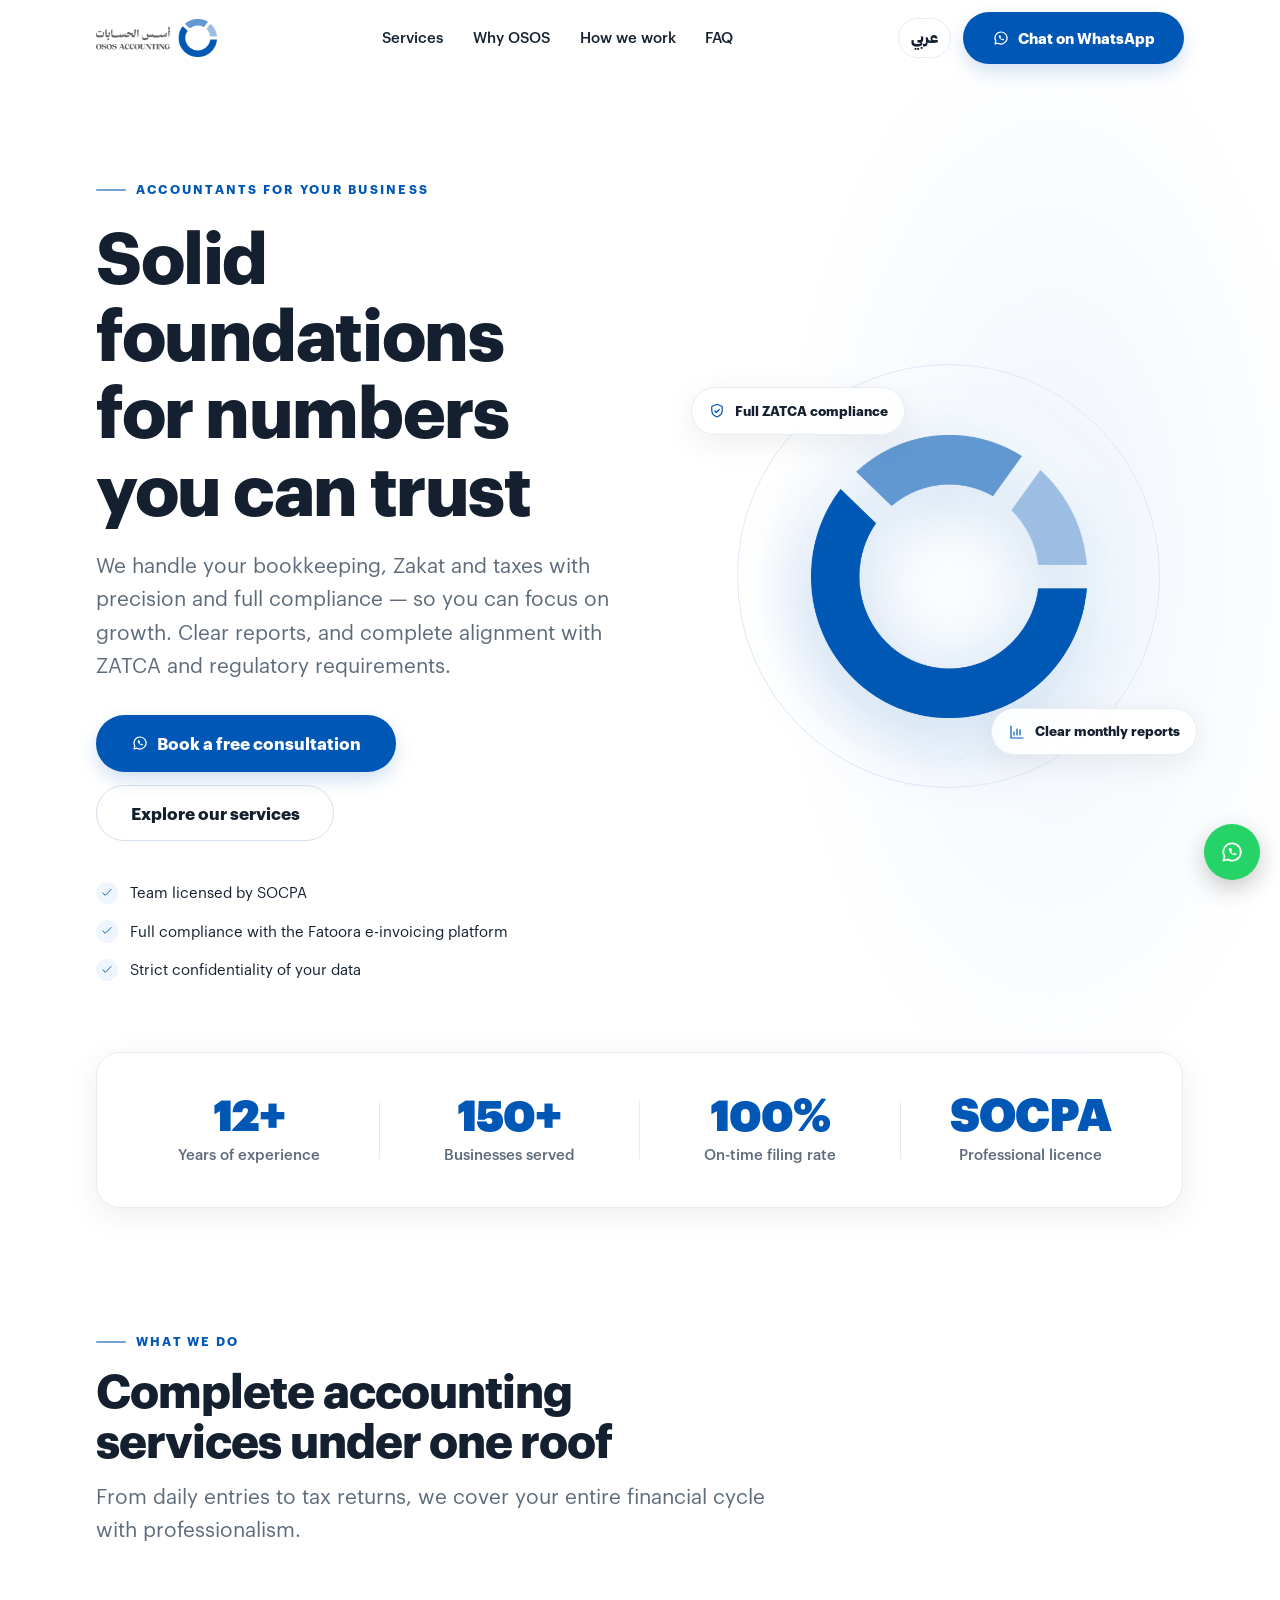
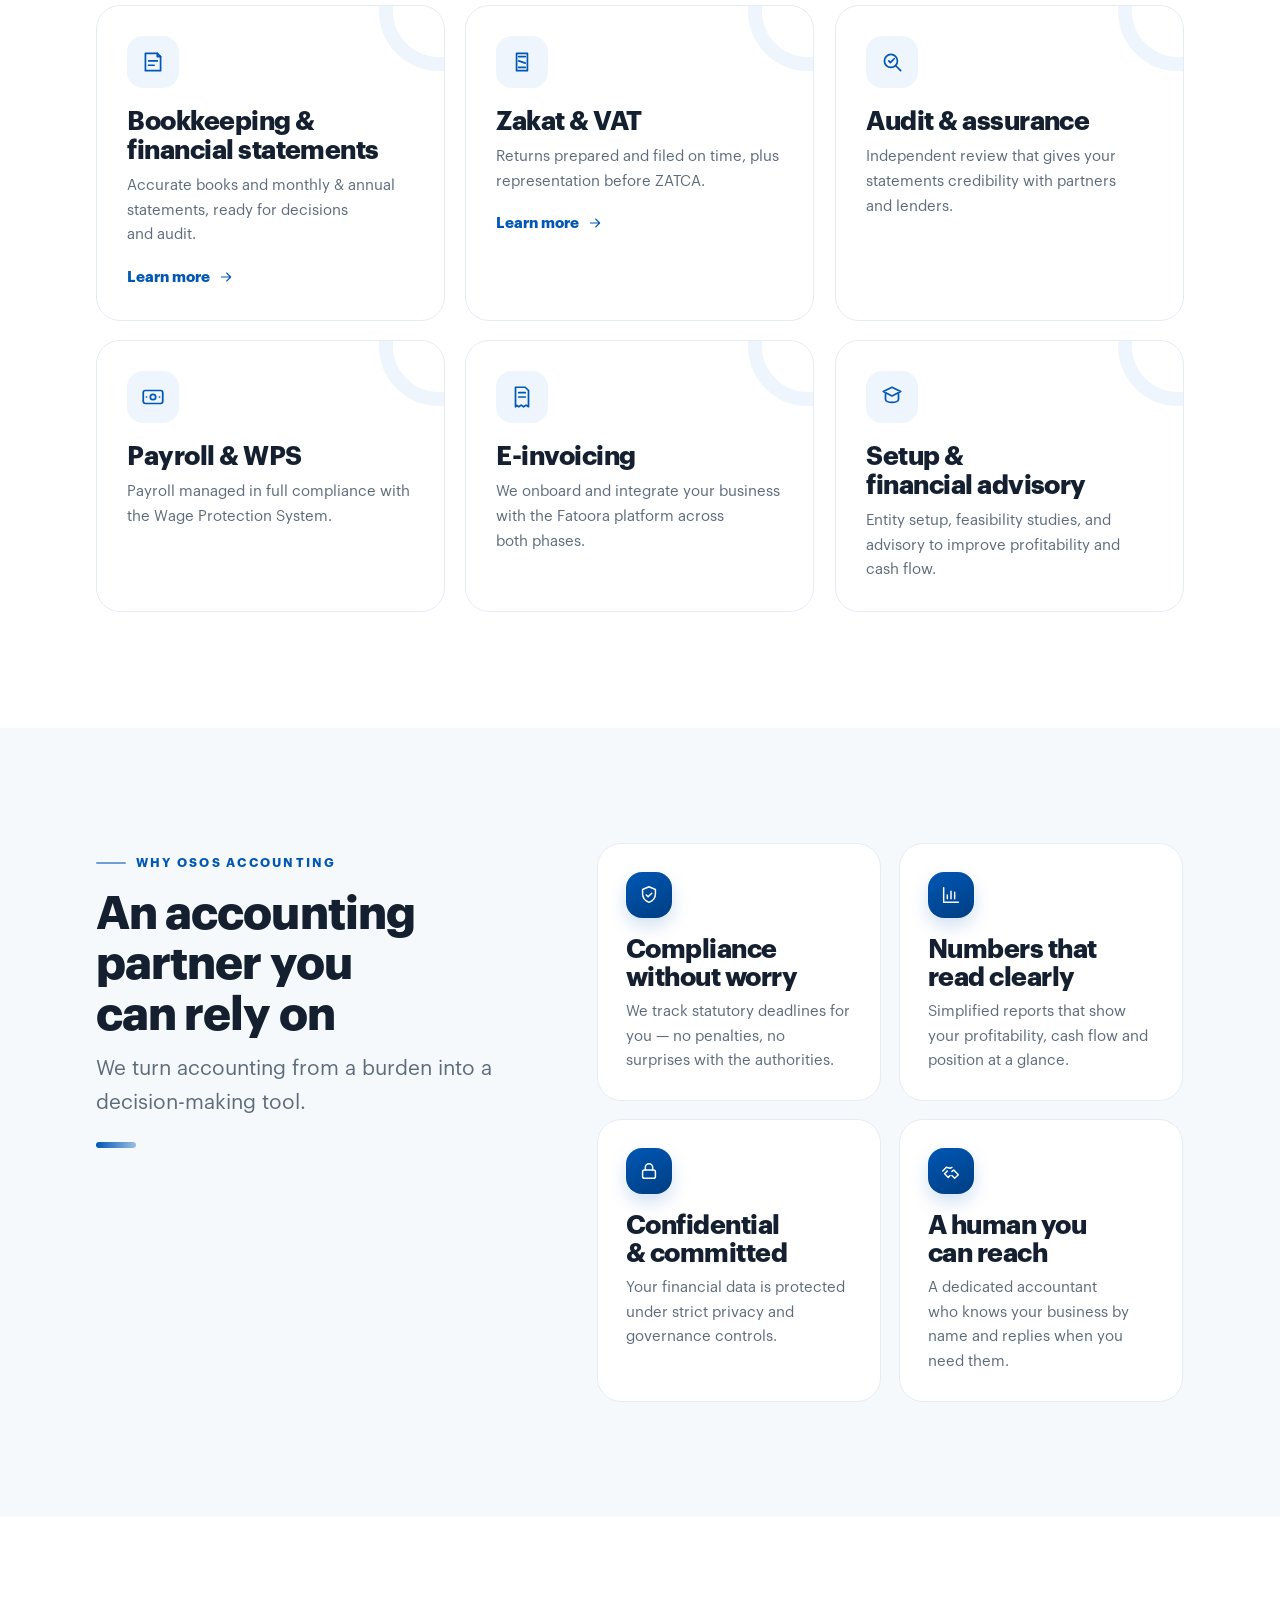
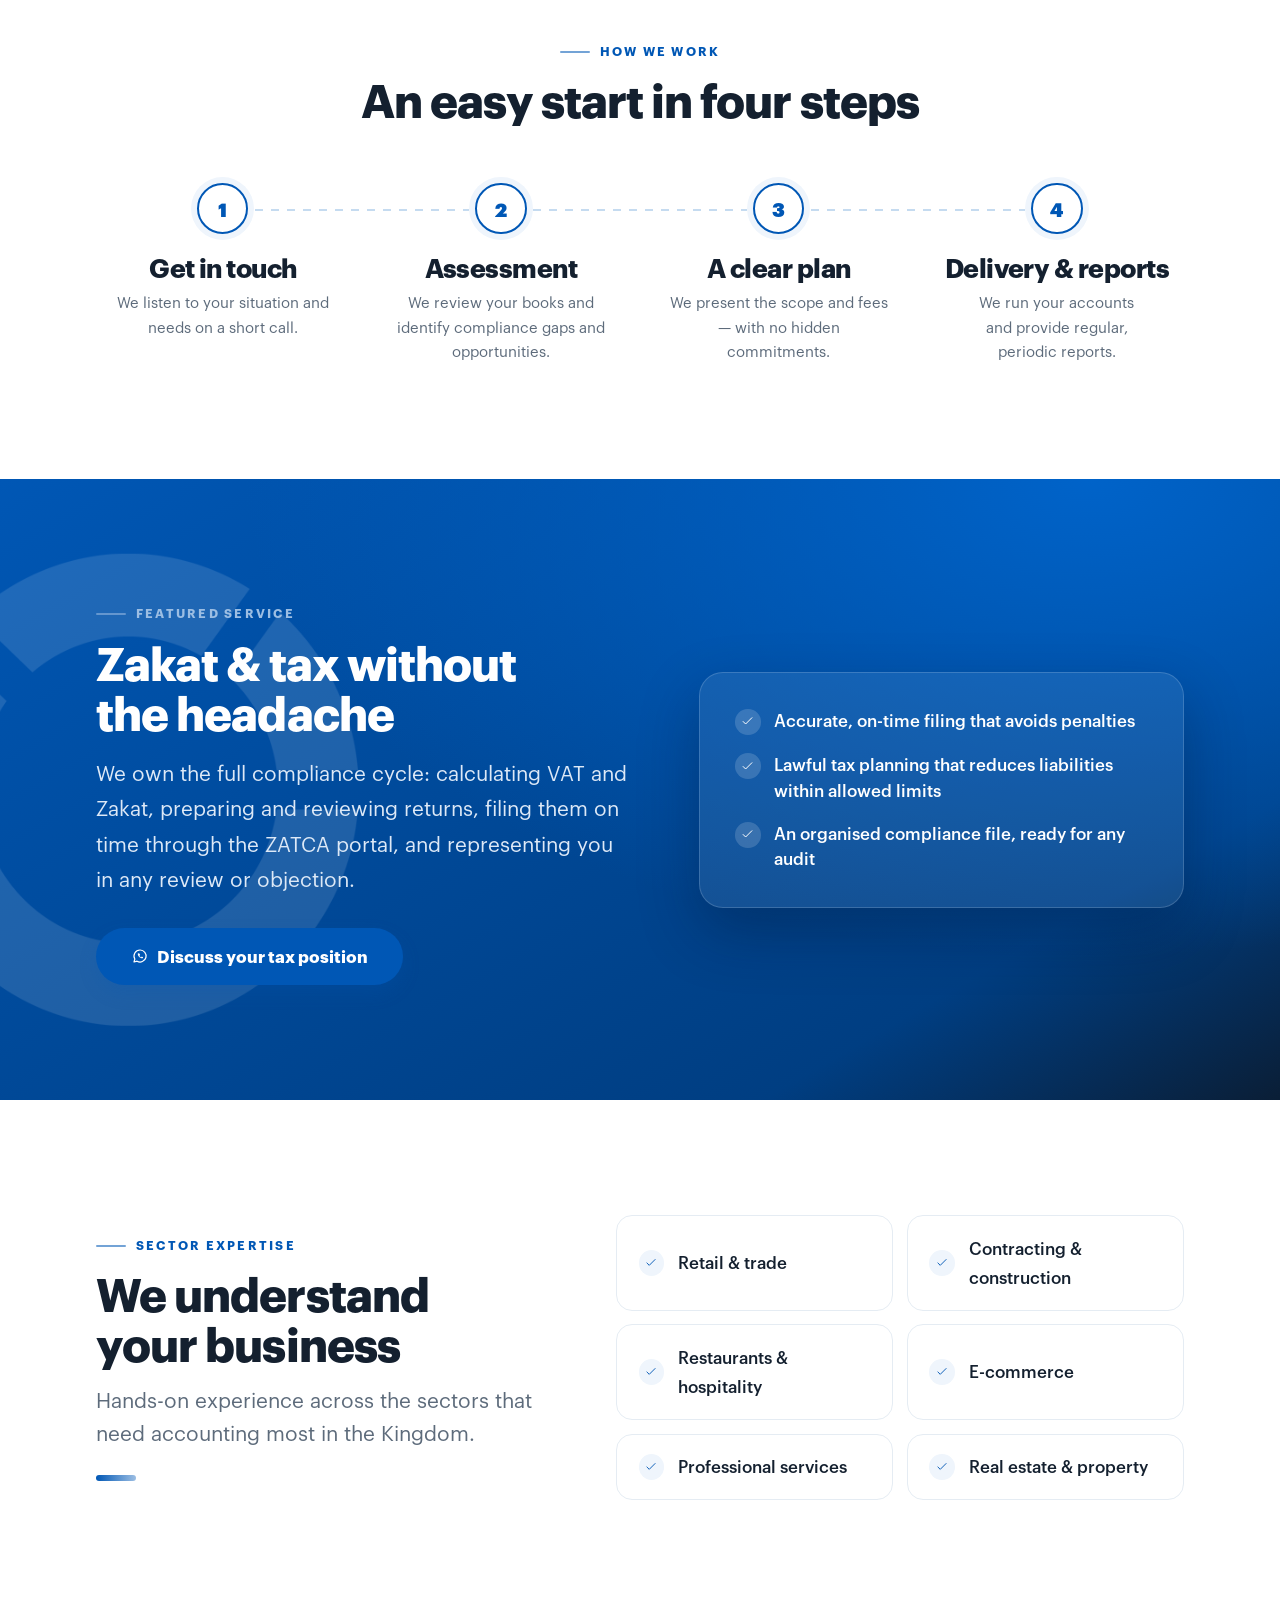
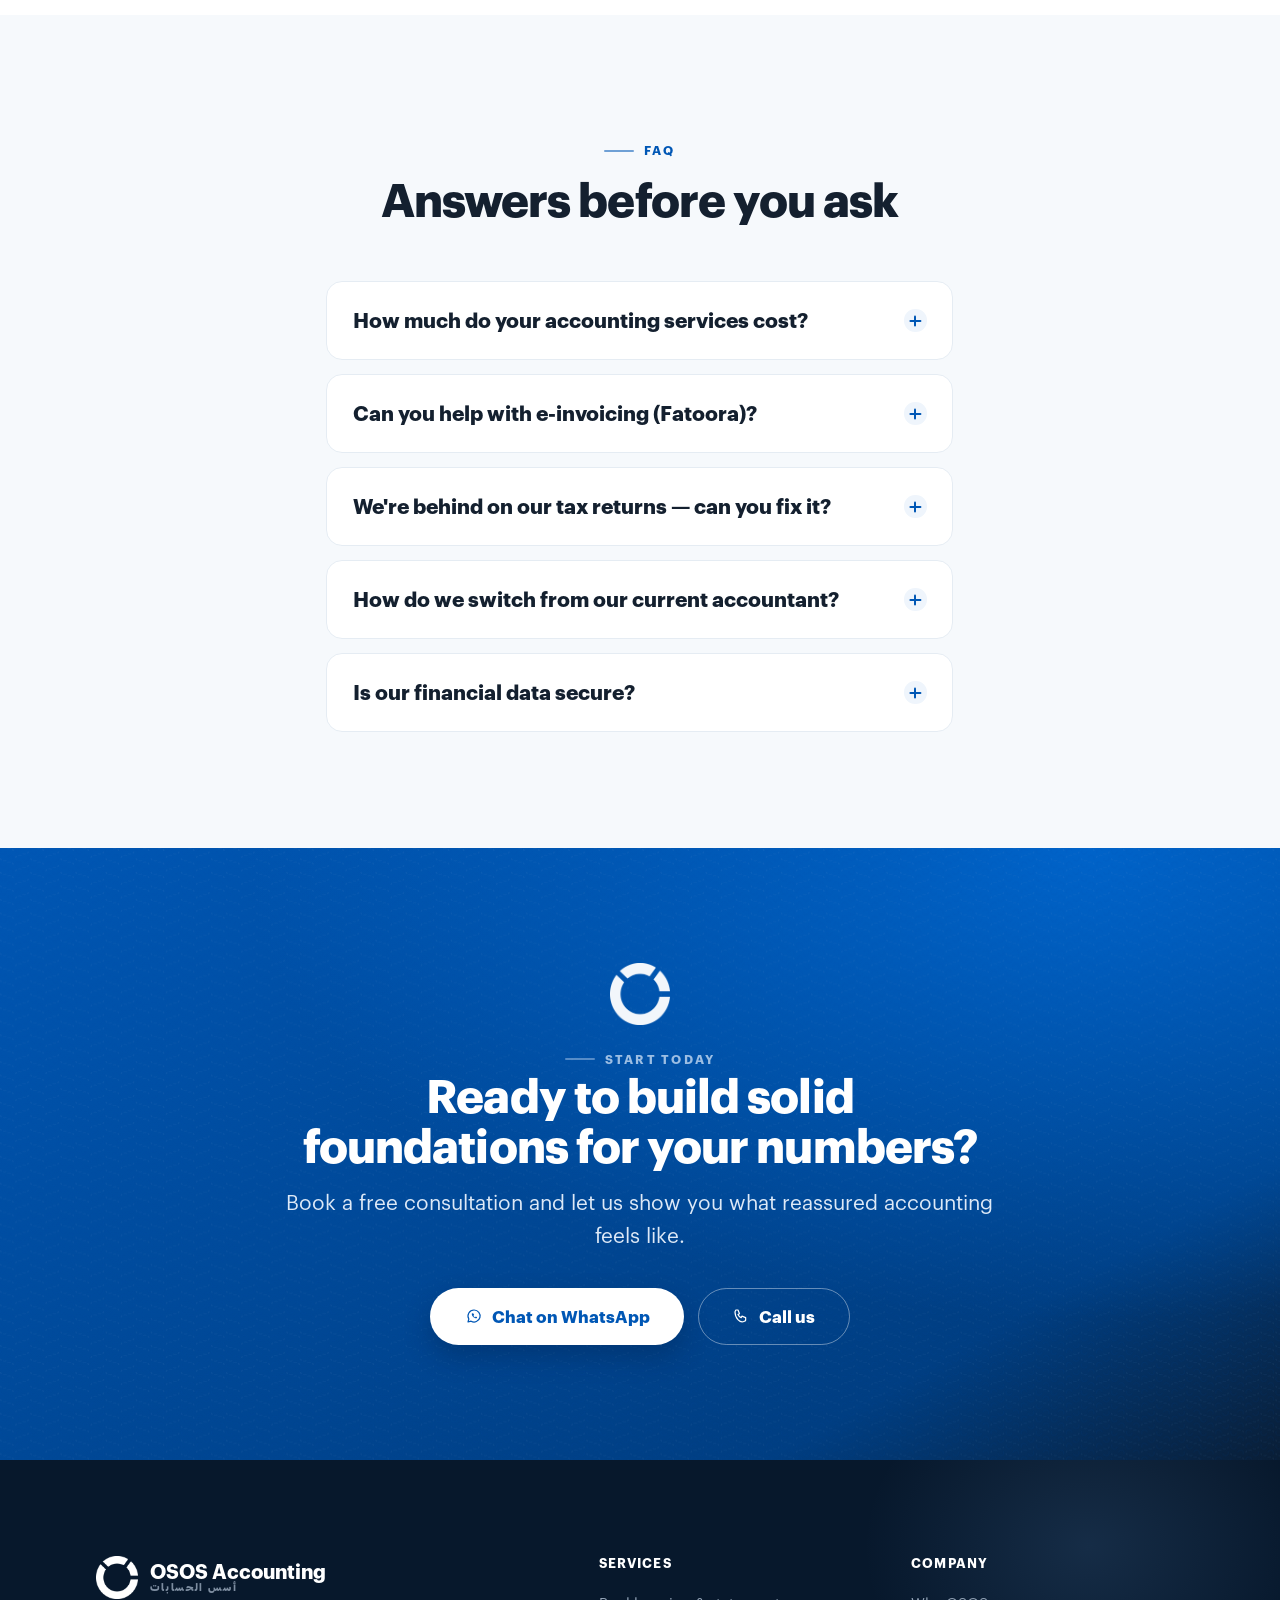
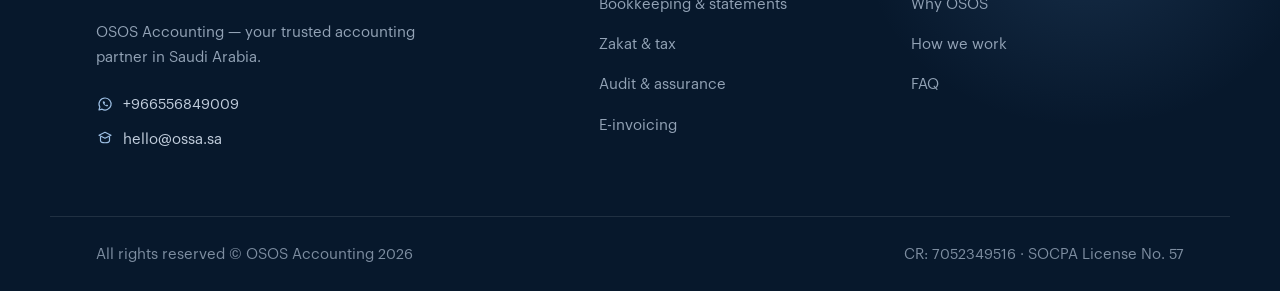
==== commit 7b0c994c: "Redeploy: white-ring mark fix, RTL arrow flip, scroll-rotating hero ring" ====
--- a/en/index.html
+++ b/en/index.html
@@ -1 +1 @@
-<!DOCTYPE html><html lang="en" dir="ltr" data-astro-cid-5hce7sga> <head><meta charset="utf-8"><meta name="viewport" content="width=device-width, initial-scale=1"><title>OSOS Accounting | Trusted Accounting, Zakat &amp; Tax Services in Saudi Arabia</title><meta name="description" content="A licensed accounting firm delivering bookkeeping &#38; financial statements, Zakat &#38; VAT, audit, payroll, and e-invoicing for businesses across the Kingdom. Numbers you can trust."><link rel="canonical" href="https://ossa.sa/en"><link rel="alternate" hreflang="ar" href="https://ossa.sa/"><link rel="alternate" hreflang="en" href="https://ossa.sa/en"><link rel="alternate" hreflang="x-default" href="https://ossa.sa/"><meta name="theme-color" content="#0057B5"><link rel="icon" type="image/png" sizes="32x32" href="/brand/favicon-32.png"><link rel="icon" type="image/png" sizes="256x256" href="/brand/favicon-256.png"><link rel="apple-touch-icon" href="/brand/apple-touch-icon.png"><!-- Open Graph / Twitter --><meta property="og:type" content="website"><meta property="og:locale" content="en_US"><meta property="og:title" content="OSOS Accounting | Trusted Accounting, Zakat &#38; Tax Services in Saudi Arabia"><meta property="og:description" content="A licensed accounting firm delivering bookkeeping &#38; financial statements, Zakat &#38; VAT, audit, payroll, and e-invoicing for businesses across the Kingdom. Numbers you can trust."><meta property="og:url" content="https://ossa.sa/en"><meta property="og:image" content="https://ossa.sa/brand/og-image.png"><meta property="og:image:width" content="1200"><meta property="og:image:height" content="630"><meta name="twitter:card" content="summary_large_image"><meta name="twitter:title" content="OSOS Accounting | Trusted Accounting, Zakat &#38; Tax Services in Saudi Arabia"><meta name="twitter:description" content="A licensed accounting firm delivering bookkeeping &#38; financial statements, Zakat &#38; VAT, audit, payroll, and e-invoicing for businesses across the Kingdom. Numbers you can trust."><meta name="twitter:image" content="https://ossa.sa/brand/og-image.png"><link rel="preload" href="/fonts/thamaniah-serif-700.woff2" as="font" type="font/woff2" crossorigin><link rel="preload" href="/fonts/thamaniah-sans-400.woff2" as="font" type="font/woff2" crossorigin><script type="application/ld+json">{"@context":"https://schema.org","@graph":[{"@type":"AccountingService","@id":"https://ossa.sa/#organization","name":"OSOS Accounting","description":"A licensed accounting firm delivering bookkeeping & financial statements, Zakat & VAT, audit, payroll, and e-invoicing for businesses across the Kingdom. Numbers you can trust.","url":"https://ossa.sa","image":"https://ossa.sa/brand/og-image.png","areaServed":"SA","address":{"@type":"PostalAddress","addressLocality":"الرياض","addressRegion":"Riyadh","addressCountry":"SA"},"telephone":"+966556849009","email":"hello@ossa.sa"},{"@type":"FAQPage","mainEntity":[{"@type":"Question","name":"How much do your accounting services cost?","acceptedAnswer":{"@type":"Answer","text":"Fees depend on your size, monthly transaction volume and scope. After a free consultation we give you a clear, fixed quote — with no hidden charges."}},{"@type":"Question","name":"Can you help with e-invoicing (Fatoora)?","acceptedAnswer":{"@type":"Answer","text":"Yes. We onboard and integrate your business with the Fatoora platform across both phases and ensure your invoices meet ZATCA requirements."}},{"@type":"Question","name":"We're behind on our tax returns — can you fix it?","acceptedAnswer":{"@type":"Answer","text":"Absolutely. We review your position, resolve the backlog, and organise your file with ZATCA to bring you back into compliance quickly."}},{"@type":"Question","name":"How do we switch from our current accountant?","acceptedAnswer":{"@type":"Answer","text":"The move is smooth: we receive your data and books, reconcile opening balances, and continue without any gap in your reporting."}},{"@type":"Question","name":"Is our financial data secure?","acceptedAnswer":{"@type":"Answer","text":"Yes. We follow strict confidentiality and limited-access controls, and your data is never shared with any third party."}}]}]}</script><link rel="stylesheet" href="/_astro/index.BjRNSdXM.css"></head> <body data-astro-cid-5hce7sga> <a href="#main" class="skip-link" data-astro-cid-5hce7sga>Skip to content</a> <header class="site-header" data-header data-astro-cid-ctg3m53h> <div class="container site-header__inner" data-astro-cid-ctg3m53h> <a href="/en" class="brand" aria-label="OSOS Accounting" data-astro-cid-ctg3m53h> <img src="/brand/logo-horizontal.webp" alt="OSOS Accounting" width="190" height="60" class="brand__logo" data-astro-cid-ctg3m53h> </a> <nav class="nav" aria-label="Main navigation" data-astro-cid-ctg3m53h> <a href="#services" class="nav__link" data-astro-cid-ctg3m53h>Services</a><a href="#why" class="nav__link" data-astro-cid-ctg3m53h>Why OSOS</a><a href="#process" class="nav__link" data-astro-cid-ctg3m53h>How we work</a><a href="#faq" class="nav__link" data-astro-cid-ctg3m53h>FAQ</a> </nav> <div class="site-header__actions" data-astro-cid-ctg3m53h> <a class="lang" href="/" hreflang="ar" aria-label="التبديل إلى العربية" data-astro-cid-bvxdwma5>عربي</a>  <span class="site-header__cta" data-astro-cid-ctg3m53h><a href="https://wa.me/966556849009?text=Hello%2C%20I'd%20like%20to%20ask%20about%20your%20accounting%20services." class="btn btn--primary" target="_blank" rel="noopener"> <svg width="18" height="18" viewBox="0 0 24 24" fill="none" stroke="currentColor" stroke-width="1.6" stroke-linecap="round" stroke-linejoin="round" aria-hidden="true"><path d="M12 4a8 8 0 0 0-6.9 12L4 20l4.1-1.1A8 8 0 1 0 12 4z"/><path d="M9 9c0 3 3 6 6 6 .8 0 1.3-.8 1-1.5l-1.5-.7-1 1c-1-.4-1.9-1.3-2.3-2.3l1-1-.7-1.5C10.8 7.7 9 8.2 9 9z" fill="currentColor" stroke="none"/></svg> Chat on WhatsApp </a></span> </div> </div> </header> <script type="module">const o=document.querySelector("[data-header]");if(o){const e=()=>o.classList.toggle("is-scrolled",window.scrollY>12);e(),window.addEventListener("scroll",e,{passive:!0})}</script>  <main id="main" data-astro-cid-5hce7sga>  <section class="hero" data-astro-cid-anhloy43> <span class="hero__glow" aria-hidden="true" data-astro-cid-anhloy43></span> <div class="container hero__grid" data-astro-cid-anhloy43> <div class="hero__copy" data-astro-cid-anhloy43> <span class="eyebrow" data-reveal data-astro-cid-anhloy43>Accountants for your business</span> <h1 class="hero__title" data-reveal data-reveal-delay="1" data-astro-cid-anhloy43>Solid foundations for numbers you can trust</h1> <p class="hero__subhead" data-reveal data-reveal-delay="2" data-astro-cid-anhloy43>We handle your bookkeeping, Zakat and taxes with precision and full compliance — so you can focus on growth. Clear reports, and complete alignment with ZATCA and regulatory requirements.</p> <div class="hero__actions" data-reveal data-reveal-delay="3" data-astro-cid-anhloy43> <a href="https://wa.me/966556849009?text=Hello%2C%20I'd%20like%20to%20book%20a%20free%20accounting%20consultation." class="btn btn--primary btn--lg" target="_blank" rel="noopener"> <svg width="18" height="18" viewBox="0 0 24 24" fill="none" stroke="currentColor" stroke-width="1.6" stroke-linecap="round" stroke-linejoin="round" aria-hidden="true"><path d="M12 4a8 8 0 0 0-6.9 12L4 20l4.1-1.1A8 8 0 1 0 12 4z"/><path d="M9 9c0 3 3 6 6 6 .8 0 1.3-.8 1-1.5l-1.5-.7-1 1c-1-.4-1.9-1.3-2.3-2.3l1-1-.7-1.5C10.8 7.7 9 8.2 9 9z" fill="currentColor" stroke="none"/></svg> Book a free consultation </a> <a href="#services" class="btn btn--ghost btn--lg">  Explore our services </a> </div> <ul class="hero__highlights" data-reveal data-reveal-delay="3" data-astro-cid-anhloy43> <li data-astro-cid-anhloy43> <span class="hero__check" data-astro-cid-anhloy43> <svg width="14" height="14" viewBox="0 0 24 24" fill="none" stroke="currentColor" stroke-width="1.6" stroke-linecap="round" stroke-linejoin="round" aria-hidden="true"><path d="M5 12l4 4 10-10"/></svg> </span> <span data-astro-cid-anhloy43>Team licensed by SOCPA</span> </li><li data-astro-cid-anhloy43> <span class="hero__check" data-astro-cid-anhloy43> <svg width="14" height="14" viewBox="0 0 24 24" fill="none" stroke="currentColor" stroke-width="1.6" stroke-linecap="round" stroke-linejoin="round" aria-hidden="true"><path d="M5 12l4 4 10-10"/></svg> </span> <span data-astro-cid-anhloy43>Full compliance with the Fatoora e-invoicing platform</span> </li><li data-astro-cid-anhloy43> <span class="hero__check" data-astro-cid-anhloy43> <svg width="14" height="14" viewBox="0 0 24 24" fill="none" stroke="currentColor" stroke-width="1.6" stroke-linecap="round" stroke-linejoin="round" aria-hidden="true"><path d="M5 12l4 4 10-10"/></svg> </span> <span data-astro-cid-anhloy43>Strict confidentiality of your data</span> </li> </ul> </div> <div class="hero__visual" data-reveal aria-hidden="true" data-astro-cid-anhloy43> <div class="hero__stage" data-astro-cid-anhloy43> <span class="hero__ring hero__ring--1" data-astro-cid-anhloy43></span> <span class="hero__ring hero__ring--2" data-astro-cid-anhloy43></span> <span class="hero__pattern" data-astro-cid-anhloy43></span> <span class="hero__mark" data-astro-cid-anhloy43> <img src="/brand/mark.webp" alt="" width="512" height="525" loading="eager" data-astro-cid-anhloy43> </span> <span class="hero__chip hero__chip--a" data-astro-cid-anhloy43> <svg width="18" height="18" viewBox="0 0 24 24" fill="none" stroke="currentColor" stroke-width="1.6" stroke-linecap="round" stroke-linejoin="round" aria-hidden="true"><path d="M12 3l7 3v5c0 4.5-3 7.5-7 9-4-1.5-7-4.5-7-9V6z"/><path d="M9 12l2 2 4-4"/></svg> <span data-astro-cid-anhloy43>Full ZATCA compliance</span> </span> <span class="hero__chip hero__chip--b" data-astro-cid-anhloy43> <svg width="18" height="18" viewBox="0 0 24 24" fill="none" stroke="currentColor" stroke-width="1.6" stroke-linecap="round" stroke-linejoin="round" aria-hidden="true"><path d="M4 20V4M4 20h16"/><path d="M8 16v-4M12 16V8M16 16v-7"/></svg> <span data-astro-cid-anhloy43>Clear monthly reports</span> </span> </div> </div> </div> </section> <section class="trust" data-astro-cid-4fq3dkzl> <div class="container" data-astro-cid-4fq3dkzl> <ul class="trust__row" data-reveal data-astro-cid-4fq3dkzl> <li class="trust__item" data-astro-cid-4fq3dkzl> <span class="trust__value" data-astro-cid-4fq3dkzl>12+</span> <span class="trust__label" data-astro-cid-4fq3dkzl>Years of experience</span> </li><li class="trust__item" data-astro-cid-4fq3dkzl> <span class="trust__value" data-astro-cid-4fq3dkzl>150+</span> <span class="trust__label" data-astro-cid-4fq3dkzl>Businesses served</span> </li><li class="trust__item" data-astro-cid-4fq3dkzl> <span class="trust__value" data-astro-cid-4fq3dkzl>100%</span> <span class="trust__label" data-astro-cid-4fq3dkzl>On-time filing rate</span> </li><li class="trust__item" data-astro-cid-4fq3dkzl> <span class="trust__value" data-astro-cid-4fq3dkzl>SOCPA</span> <span class="trust__label" data-astro-cid-4fq3dkzl>Professional licence</span> </li> </ul> </div> </section> <section class="section" id="services" data-astro-cid-bp4bfslc> <div class="container" data-astro-cid-bp4bfslc> <header class="section-head" data-reveal data-astro-cid-bp4bfslc> <span class="eyebrow" data-astro-cid-bp4bfslc>What we do</span> <h2 class="section-head__title" data-astro-cid-bp4bfslc>Complete accounting services under one roof</h2> <p class="section-head__lede" data-astro-cid-bp4bfslc>From daily entries to tax returns, we cover your entire financial cycle with professionalism.</p> </header> <div class="svc__grid" data-astro-cid-bp4bfslc> <a href="#detail-accounting" data-reveal="true" data-reveal-delay="1" data-astro-cid-bp4bfslc="true" class="card svc card--hover"> <span class="svc__icon" data-astro-cid-bp4bfslc> <svg width="26" height="26" viewBox="0 0 24 24" fill="none" stroke="currentColor" stroke-width="1.6" stroke-linecap="round" stroke-linejoin="round" aria-hidden="true"><path d="M5 4h11l3 3v13H5z"/><path d="M16 4v3h3"/><path d="M8 11h8M8 15h5"/></svg> </span> <h3 class="svc__title" data-astro-cid-bp4bfslc>Bookkeeping &amp; financial statements</h3> <p class="svc__body" data-astro-cid-bp4bfslc>Accurate books and monthly &amp; annual statements, ready for decisions and audit.</p> <span class="arrow-link svc__more" data-astro-cid-bp4bfslc> Learn more <svg width="16" height="16" viewBox="0 0 24 24" fill="none" stroke="currentColor" stroke-width="1.6" stroke-linecap="round" stroke-linejoin="round" aria-hidden="true"><path d="M5 12h14M13 6l6 6-6 6"/></svg> </span></a><a href="#detail-tax" data-reveal="true" data-reveal-delay="2" data-astro-cid-bp4bfslc="true" class="card svc card--hover"> <span class="svc__icon" data-astro-cid-bp4bfslc> <svg width="26" height="26" viewBox="0 0 24 24" fill="none" stroke="currentColor" stroke-width="1.6" stroke-linecap="round" stroke-linejoin="round" aria-hidden="true"><path d="M9 7h6M9 17h6"/><path d="M7 4h10v16H7z"/><path d="M9 11l6 2"/></svg> </span> <h3 class="svc__title" data-astro-cid-bp4bfslc>Zakat &amp; VAT</h3> <p class="svc__body" data-astro-cid-bp4bfslc>Returns prepared and filed on time, plus representation before ZATCA.</p> <span class="arrow-link svc__more" data-astro-cid-bp4bfslc> Learn more <svg width="16" height="16" viewBox="0 0 24 24" fill="none" stroke="currentColor" stroke-width="1.6" stroke-linecap="round" stroke-linejoin="round" aria-hidden="true"><path d="M5 12h14M13 6l6 6-6 6"/></svg> </span></a><div data-reveal="true" data-reveal-delay="3" data-astro-cid-bp4bfslc="true" class="card svc"> <span class="svc__icon" data-astro-cid-bp4bfslc> <svg width="26" height="26" viewBox="0 0 24 24" fill="none" stroke="currentColor" stroke-width="1.6" stroke-linecap="round" stroke-linejoin="round" aria-hidden="true"><circle cx="11" cy="11" r="6"/><path d="M20 20l-4.3-4.3"/><path d="M9 11l1.5 1.5L14 9"/></svg> </span> <h3 class="svc__title" data-astro-cid-bp4bfslc>Audit &amp; assurance</h3> <p class="svc__body" data-astro-cid-bp4bfslc>Independent review that gives your statements credibility with partners and lenders.</p> </div><div data-reveal="true" data-reveal-delay="1" data-astro-cid-bp4bfslc="true" class="card svc"> <span class="svc__icon" data-astro-cid-bp4bfslc> <svg width="26" height="26" viewBox="0 0 24 24" fill="none" stroke="currentColor" stroke-width="1.6" stroke-linecap="round" stroke-linejoin="round" aria-hidden="true"><rect x="3" y="6" width="18" height="12" rx="2"/><circle cx="12" cy="12" r="2.5"/><path d="M6 12h.01M18 12h.01"/></svg> </span> <h3 class="svc__title" data-astro-cid-bp4bfslc>Payroll &amp; WPS</h3> <p class="svc__body" data-astro-cid-bp4bfslc>Payroll managed in full compliance with the Wage Protection System.</p> </div><div data-reveal="true" data-reveal-delay="2" data-astro-cid-bp4bfslc="true" class="card svc"> <span class="svc__icon" data-astro-cid-bp4bfslc> <svg width="26" height="26" viewBox="0 0 24 24" fill="none" stroke="currentColor" stroke-width="1.6" stroke-linecap="round" stroke-linejoin="round" aria-hidden="true"><path d="M6 3h9l3 3v15l-2.2-1.5L13.5 21l-2.3-1.5L9 21l-2.2-1.5L6 21z"/><path d="M9 8h6M9 12h6"/></svg> </span> <h3 class="svc__title" data-astro-cid-bp4bfslc>E-invoicing</h3> <p class="svc__body" data-astro-cid-bp4bfslc>We onboard and integrate your business with the Fatoora platform across both phases.</p> </div><div data-reveal="true" data-reveal-delay="3" data-astro-cid-bp4bfslc="true" class="card svc"> <span class="svc__icon" data-astro-cid-bp4bfslc> <svg width="26" height="26" viewBox="0 0 24 24" fill="none" stroke="currentColor" stroke-width="1.6" stroke-linecap="round" stroke-linejoin="round" aria-hidden="true"><path d="M12 3l8 4-8 4-8-4 8-4z"/><path d="M6 9v5c0 1.7 2.7 3 6 3s6-1.3 6-3V9"/></svg> </span> <h3 class="svc__title" data-astro-cid-bp4bfslc>Setup &amp; financial advisory</h3> <p class="svc__body" data-astro-cid-bp4bfslc>Entity setup, feasibility studies, and advisory to improve profitability and cash flow.</p> </div> </div> </div> </section> <section class="section section--tint why" id="why" data-astro-cid-w3z23hby> <div class="container why__layout" data-astro-cid-w3z23hby> <header class="section-head why__head" data-reveal data-astro-cid-w3z23hby> <span class="eyebrow" data-astro-cid-w3z23hby>Why OSOS Accounting</span> <h2 class="section-head__title" data-astro-cid-w3z23hby>An accounting partner you can rely on</h2> <p class="section-head__lede" data-astro-cid-w3z23hby>We turn accounting from a burden into a decision-making tool.</p> <span class="arc-accent why__accent" aria-hidden="true" data-astro-cid-w3z23hby></span> </header> <div class="why__grid" data-astro-cid-w3z23hby> <article class="why-card" data-reveal data-reveal-delay="1" data-astro-cid-w3z23hby> <span class="why-card__icon" data-astro-cid-w3z23hby> <svg width="22" height="22" viewBox="0 0 24 24" fill="none" stroke="currentColor" stroke-width="1.6" stroke-linecap="round" stroke-linejoin="round" aria-hidden="true"><path d="M12 3l7 3v5c0 4.5-3 7.5-7 9-4-1.5-7-4.5-7-9V6z"/><path d="M9 12l2 2 4-4"/></svg> </span> <h3 class="why-card__title" data-astro-cid-w3z23hby>Compliance without worry</h3> <p class="why-card__body" data-astro-cid-w3z23hby>We track statutory deadlines for you — no penalties, no surprises with the authorities.</p> </article><article class="why-card" data-reveal data-reveal-delay="2" data-astro-cid-w3z23hby> <span class="why-card__icon" data-astro-cid-w3z23hby> <svg width="22" height="22" viewBox="0 0 24 24" fill="none" stroke="currentColor" stroke-width="1.6" stroke-linecap="round" stroke-linejoin="round" aria-hidden="true"><path d="M4 20V4M4 20h16"/><path d="M8 16v-4M12 16V8M16 16v-7"/></svg> </span> <h3 class="why-card__title" data-astro-cid-w3z23hby>Numbers that read clearly</h3> <p class="why-card__body" data-astro-cid-w3z23hby>Simplified reports that show your profitability, cash flow and position at a glance.</p> </article><article class="why-card" data-reveal data-reveal-delay="1" data-astro-cid-w3z23hby> <span class="why-card__icon" data-astro-cid-w3z23hby> <svg width="22" height="22" viewBox="0 0 24 24" fill="none" stroke="currentColor" stroke-width="1.6" stroke-linecap="round" stroke-linejoin="round" aria-hidden="true"><rect x="5" y="11" width="14" height="9" rx="2"/><path d="M8 11V8a4 4 0 0 1 8 0v3"/></svg> </span> <h3 class="why-card__title" data-astro-cid-w3z23hby>Confidential &amp; committed</h3> <p class="why-card__body" data-astro-cid-w3z23hby>Your financial data is protected under strict privacy and governance controls.</p> </article><article class="why-card" data-reveal data-reveal-delay="2" data-astro-cid-w3z23hby> <span class="why-card__icon" data-astro-cid-w3z23hby> <svg width="22" height="22" viewBox="0 0 24 24" fill="none" stroke="currentColor" stroke-width="1.6" stroke-linecap="round" stroke-linejoin="round" aria-hidden="true"><path d="M11 17l-2 2-4-4 3-3"/><path d="M13 17l3 3 4-4-5-5-2 1.5"/><path d="M3 12l4-4 4 1 2-1"/></svg> </span> <h3 class="why-card__title" data-astro-cid-w3z23hby>A human you can reach</h3> <p class="why-card__body" data-astro-cid-w3z23hby>A dedicated accountant who knows your business by name and replies when you need them.</p> </article> </div> </div> </section> <section class="section process" id="process" data-astro-cid-gto3gzpn> <div class="container" data-astro-cid-gto3gzpn> <header class="section-head section-head--center" data-reveal data-astro-cid-gto3gzpn> <span class="eyebrow" data-astro-cid-gto3gzpn>How we work</span> <h2 class="section-head__title" data-astro-cid-gto3gzpn>An easy start in four steps</h2>  </header> <ol class="process__list" data-astro-cid-gto3gzpn> <li class="step" data-reveal data-reveal-delay="1" data-astro-cid-gto3gzpn> <span class="step__node" data-astro-cid-gto3gzpn> <span class="step__num" data-astro-cid-gto3gzpn>1</span> </span> <h3 class="step__title" data-astro-cid-gto3gzpn>Get in touch</h3> <p class="step__body" data-astro-cid-gto3gzpn>We listen to your situation and needs on a short call.</p> </li><li class="step" data-reveal data-reveal-delay="2" data-astro-cid-gto3gzpn> <span class="step__node" data-astro-cid-gto3gzpn> <span class="step__num" data-astro-cid-gto3gzpn>2</span> </span> <h3 class="step__title" data-astro-cid-gto3gzpn>Assessment</h3> <p class="step__body" data-astro-cid-gto3gzpn>We review your books and identify compliance gaps and opportunities.</p> </li><li class="step" data-reveal data-reveal-delay="3" data-astro-cid-gto3gzpn> <span class="step__node" data-astro-cid-gto3gzpn> <span class="step__num" data-astro-cid-gto3gzpn>3</span> </span> <h3 class="step__title" data-astro-cid-gto3gzpn>A clear plan</h3> <p class="step__body" data-astro-cid-gto3gzpn>We present the scope and fees — with no hidden commitments.</p> </li><li class="step" data-reveal data-reveal-delay="4" data-astro-cid-gto3gzpn> <span class="step__node" data-astro-cid-gto3gzpn> <span class="step__num" data-astro-cid-gto3gzpn>4</span> </span> <h3 class="step__title" data-astro-cid-gto3gzpn>Delivery &amp; reports</h3> <p class="step__body" data-astro-cid-gto3gzpn>We run your accounts and provide regular, periodic reports.</p> </li> </ol> </div> </section> <section class="section section--blue detail" id="detail-tax" data-astro-cid-b7ib53vj> <span class="detail__decor" aria-hidden="true" data-astro-cid-b7ib53vj> <img src="/brand/mark-white.png" alt="" width="512" height="525" data-astro-cid-b7ib53vj> </span> <div class="container detail__grid" data-astro-cid-b7ib53vj> <div class="detail__copy" data-reveal data-astro-cid-b7ib53vj> <span class="eyebrow" data-astro-cid-b7ib53vj>Featured service</span> <h2 class="detail__title" data-astro-cid-b7ib53vj>Zakat &amp; tax without the headache</h2> <p class="detail__body" data-astro-cid-b7ib53vj>We own the full compliance cycle: calculating VAT and Zakat, preparing and reviewing returns, filing them on time through the ZATCA portal, and representing you in any review or objection.</p> <div class="detail__cta" data-astro-cid-b7ib53vj><a href="https://wa.me/966556849009?text=I%20have%20a%20question%20about%20Zakat%20and%20VAT." class="btn btn--primary btn--lg" target="_blank" rel="noopener"> <svg width="18" height="18" viewBox="0 0 24 24" fill="none" stroke="currentColor" stroke-width="1.6" stroke-linecap="round" stroke-linejoin="round" aria-hidden="true"><path d="M12 4a8 8 0 0 0-6.9 12L4 20l4.1-1.1A8 8 0 1 0 12 4z"/><path d="M9 9c0 3 3 6 6 6 .8 0 1.3-.8 1-1.5l-1.5-.7-1 1c-1-.4-1.9-1.3-2.3-2.3l1-1-.7-1.5C10.8 7.7 9 8.2 9 9z" fill="currentColor" stroke="none"/></svg> Discuss your tax position </a></div> </div> <ul class="detail__outcomes" data-reveal data-reveal-delay="1" data-astro-cid-b7ib53vj> <li data-astro-cid-b7ib53vj> <span class="detail__check" data-astro-cid-b7ib53vj> <svg width="15" height="15" viewBox="0 0 24 24" fill="none" stroke="currentColor" stroke-width="1.6" stroke-linecap="round" stroke-linejoin="round" aria-hidden="true"><path d="M5 12l4 4 10-10"/></svg> </span> <span data-astro-cid-b7ib53vj>Accurate, on-time filing that avoids penalties</span> </li><li data-astro-cid-b7ib53vj> <span class="detail__check" data-astro-cid-b7ib53vj> <svg width="15" height="15" viewBox="0 0 24 24" fill="none" stroke="currentColor" stroke-width="1.6" stroke-linecap="round" stroke-linejoin="round" aria-hidden="true"><path d="M5 12l4 4 10-10"/></svg> </span> <span data-astro-cid-b7ib53vj>Lawful tax planning that reduces liabilities within allowed limits</span> </li><li data-astro-cid-b7ib53vj> <span class="detail__check" data-astro-cid-b7ib53vj> <svg width="15" height="15" viewBox="0 0 24 24" fill="none" stroke="currentColor" stroke-width="1.6" stroke-linecap="round" stroke-linejoin="round" aria-hidden="true"><path d="M5 12l4 4 10-10"/></svg> </span> <span data-astro-cid-b7ib53vj>An organised compliance file, ready for any audit</span> </li> </ul> </div> </section> <section class="section ind" id="industries" data-astro-cid-nmcm7ml6> <div class="container ind__grid" data-astro-cid-nmcm7ml6> <header class="section-head ind__head" data-reveal data-astro-cid-nmcm7ml6> <span class="eyebrow" data-astro-cid-nmcm7ml6>Sector expertise</span> <h2 class="section-head__title" data-astro-cid-nmcm7ml6>We understand your business</h2> <p class="section-head__lede" data-astro-cid-nmcm7ml6>Hands-on experience across the sectors that need accounting most in the Kingdom.</p> <span class="arc-accent ind__accent" aria-hidden="true" data-astro-cid-nmcm7ml6></span> </header> <ul class="ind__list" data-reveal data-reveal-delay="1" data-astro-cid-nmcm7ml6> <li class="ind__item" data-astro-cid-nmcm7ml6> <span class="ind__bullet" data-astro-cid-nmcm7ml6> <svg width="14" height="14" viewBox="0 0 24 24" fill="none" stroke="currentColor" stroke-width="1.6" stroke-linecap="round" stroke-linejoin="round" aria-hidden="true"><path d="M5 12l4 4 10-10"/></svg> </span> <span data-astro-cid-nmcm7ml6>Retail &amp; trade</span> </li><li class="ind__item" data-astro-cid-nmcm7ml6> <span class="ind__bullet" data-astro-cid-nmcm7ml6> <svg width="14" height="14" viewBox="0 0 24 24" fill="none" stroke="currentColor" stroke-width="1.6" stroke-linecap="round" stroke-linejoin="round" aria-hidden="true"><path d="M5 12l4 4 10-10"/></svg> </span> <span data-astro-cid-nmcm7ml6>Contracting &amp; construction</span> </li><li class="ind__item" data-astro-cid-nmcm7ml6> <span class="ind__bullet" data-astro-cid-nmcm7ml6> <svg width="14" height="14" viewBox="0 0 24 24" fill="none" stroke="currentColor" stroke-width="1.6" stroke-linecap="round" stroke-linejoin="round" aria-hidden="true"><path d="M5 12l4 4 10-10"/></svg> </span> <span data-astro-cid-nmcm7ml6>Restaurants &amp; hospitality</span> </li><li class="ind__item" data-astro-cid-nmcm7ml6> <span class="ind__bullet" data-astro-cid-nmcm7ml6> <svg width="14" height="14" viewBox="0 0 24 24" fill="none" stroke="currentColor" stroke-width="1.6" stroke-linecap="round" stroke-linejoin="round" aria-hidden="true"><path d="M5 12l4 4 10-10"/></svg> </span> <span data-astro-cid-nmcm7ml6>E-commerce</span> </li><li class="ind__item" data-astro-cid-nmcm7ml6> <span class="ind__bullet" data-astro-cid-nmcm7ml6> <svg width="14" height="14" viewBox="0 0 24 24" fill="none" stroke="currentColor" stroke-width="1.6" stroke-linecap="round" stroke-linejoin="round" aria-hidden="true"><path d="M5 12l4 4 10-10"/></svg> </span> <span data-astro-cid-nmcm7ml6>Professional services</span> </li><li class="ind__item" data-astro-cid-nmcm7ml6> <span class="ind__bullet" data-astro-cid-nmcm7ml6> <svg width="14" height="14" viewBox="0 0 24 24" fill="none" stroke="currentColor" stroke-width="1.6" stroke-linecap="round" stroke-linejoin="round" aria-hidden="true"><path d="M5 12l4 4 10-10"/></svg> </span> <span data-astro-cid-nmcm7ml6>Real estate &amp; property</span> </li> </ul> </div> </section> <section class="section section--tint" id="faq" data-astro-cid-vcytj35z> <div class="container container--narrow" data-astro-cid-vcytj35z> <header class="section-head section-head--center" data-reveal data-astro-cid-vcytj35z> <span class="eyebrow" data-astro-cid-vcytj35z>FAQ</span> <h2 class="section-head__title" data-astro-cid-vcytj35z>Answers before you ask</h2>  </header> <div class="faq__list" data-astro-cid-vcytj35z> <details class="faq__item" data-reveal data-astro-cid-vcytj35z> <summary class="faq__q" data-astro-cid-vcytj35z> <span data-astro-cid-vcytj35z>How much do your accounting services cost?</span> <span class="faq__icon" aria-hidden="true" data-astro-cid-vcytj35z></span> </summary> <div class="faq__a" data-astro-cid-vcytj35z> <p data-astro-cid-vcytj35z>Fees depend on your size, monthly transaction volume and scope. After a free consultation we give you a clear, fixed quote — with no hidden charges.</p> </div> </details><details class="faq__item" data-reveal data-astro-cid-vcytj35z> <summary class="faq__q" data-astro-cid-vcytj35z> <span data-astro-cid-vcytj35z>Can you help with e-invoicing (Fatoora)?</span> <span class="faq__icon" aria-hidden="true" data-astro-cid-vcytj35z></span> </summary> <div class="faq__a" data-astro-cid-vcytj35z> <p data-astro-cid-vcytj35z>Yes. We onboard and integrate your business with the Fatoora platform across both phases and ensure your invoices meet ZATCA requirements.</p> </div> </details><details class="faq__item" data-reveal data-astro-cid-vcytj35z> <summary class="faq__q" data-astro-cid-vcytj35z> <span data-astro-cid-vcytj35z>We&#39;re behind on our tax returns — can you fix it?</span> <span class="faq__icon" aria-hidden="true" data-astro-cid-vcytj35z></span> </summary> <div class="faq__a" data-astro-cid-vcytj35z> <p data-astro-cid-vcytj35z>Absolutely. We review your position, resolve the backlog, and organise your file with ZATCA to bring you back into compliance quickly.</p> </div> </details><details class="faq__item" data-reveal data-astro-cid-vcytj35z> <summary class="faq__q" data-astro-cid-vcytj35z> <span data-astro-cid-vcytj35z>How do we switch from our current accountant?</span> <span class="faq__icon" aria-hidden="true" data-astro-cid-vcytj35z></span> </summary> <div class="faq__a" data-astro-cid-vcytj35z> <p data-astro-cid-vcytj35z>The move is smooth: we receive your data and books, reconcile opening balances, and continue without any gap in your reporting.</p> </div> </details><details class="faq__item" data-reveal data-astro-cid-vcytj35z> <summary class="faq__q" data-astro-cid-vcytj35z> <span data-astro-cid-vcytj35z>Is our financial data secure?</span> <span class="faq__icon" aria-hidden="true" data-astro-cid-vcytj35z></span> </summary> <div class="faq__a" data-astro-cid-vcytj35z> <p data-astro-cid-vcytj35z>Yes. We follow strict confidentiality and limited-access controls, and your data is never shared with any third party.</p> </div> </details> </div> </div> </section> <section class="section section--blue cta-band" id="contact" data-astro-cid-ianifgej> <span class="cta-band__pattern" aria-hidden="true" data-astro-cid-ianifgej></span> <div class="container cta-band__inner" data-reveal data-astro-cid-ianifgej> <img src="/brand/mark-white.png" alt="" width="64" height="66" class="cta-band__mark" aria-hidden="true" data-astro-cid-ianifgej> <span class="eyebrow" data-astro-cid-ianifgej>Start today</span> <h2 class="cta-band__title" data-astro-cid-ianifgej>Ready to build solid foundations for your numbers?</h2> <p class="cta-band__sub" data-astro-cid-ianifgej>Book a free consultation and let us show you what reassured accounting feels like.</p> <div class="cta-band__actions" data-astro-cid-ianifgej> <a href="https://wa.me/966556849009?text=Hello%2C%20I'd%20like%20to%20book%20a%20free%20accounting%20consultation." class="btn btn--on-blue btn--lg" target="_blank" rel="noopener"> <svg width="18" height="18" viewBox="0 0 24 24" fill="none" stroke="currentColor" stroke-width="1.6" stroke-linecap="round" stroke-linejoin="round" aria-hidden="true"><path d="M12 4a8 8 0 0 0-6.9 12L4 20l4.1-1.1A8 8 0 1 0 12 4z"/><path d="M9 9c0 3 3 6 6 6 .8 0 1.3-.8 1-1.5l-1.5-.7-1 1c-1-.4-1.9-1.3-2.3-2.3l1-1-.7-1.5C10.8 7.7 9 8.2 9 9z" fill="currentColor" stroke="none"/></svg> Chat on WhatsApp </a> <a href="tel:+966556849009" class="btn btn--ghost btn--lg"> <svg width="18" height="18" viewBox="0 0 24 24" fill="none" stroke="currentColor" stroke-width="1.6" stroke-linecap="round" stroke-linejoin="round" aria-hidden="true"><path d="M5 4h3l2 5-2 1c.8 1.9 2.3 3.4 4.2 4.2l1-2 5 2v3c0 1-.8 1.8-1.8 1.7C11 22 4 15 4 6.8 4 5.8 4.8 5 5 4z"/></svg> Call us </a> </div> </div> </section>   </main> <footer class="footer" data-astro-cid-gcn2mc3v> <div class="container footer__grid" data-astro-cid-gcn2mc3v> <div class="footer__brand" data-astro-cid-gcn2mc3v> <a href="/en" class="footer__lockup" aria-label="OSOS Accounting" data-astro-cid-gcn2mc3v> <img src="/brand/mark-white.png" alt="" width="44" height="45" class="footer__mark" aria-hidden="true" data-astro-cid-gcn2mc3v> <span class="footer__words" data-astro-cid-gcn2mc3v> <span class="footer__name" data-astro-cid-gcn2mc3v>OSOS Accounting</span> <span class="footer__sub" data-astro-cid-gcn2mc3v>أسس الحسابات</span> </span> </a> <p class="footer__tagline" data-astro-cid-gcn2mc3v>OSOS Accounting — your trusted accounting partner in Saudi Arabia.</p> <div class="footer__contact" data-astro-cid-gcn2mc3v> <a href="https://wa.me/966556849009" target="_blank" rel="noopener" data-astro-cid-gcn2mc3v> <svg width="18" height="18" viewBox="0 0 24 24" fill="none" stroke="currentColor" stroke-width="1.6" stroke-linecap="round" stroke-linejoin="round" aria-hidden="true"><path d="M12 4a8 8 0 0 0-6.9 12L4 20l4.1-1.1A8 8 0 1 0 12 4z"/><path d="M9 9c0 3 3 6 6 6 .8 0 1.3-.8 1-1.5l-1.5-.7-1 1c-1-.4-1.9-1.3-2.3-2.3l1-1-.7-1.5C10.8 7.7 9 8.2 9 9z" fill="currentColor" stroke="none"/></svg> <span dir="ltr" data-astro-cid-gcn2mc3v>+966556849009</span> </a> <a href="mailto:hello@ossa.sa" data-astro-cid-gcn2mc3v> <svg width="18" height="18" viewBox="0 0 24 24" fill="none" stroke="currentColor" stroke-width="1.6" stroke-linecap="round" stroke-linejoin="round" aria-hidden="true"><path d="M12 3l8 4-8 4-8-4 8-4z"/><path d="M6 9v5c0 1.7 2.7 3 6 3s6-1.3 6-3V9"/></svg> hello@ossa.sa </a> </div> </div> <nav class="footer__col" aria-label="Services" data-astro-cid-gcn2mc3v> <h3 class="footer__col-title" data-astro-cid-gcn2mc3v>Services</h3> <ul data-astro-cid-gcn2mc3v> <li data-astro-cid-gcn2mc3v> <a href="#services" data-astro-cid-gcn2mc3v>Bookkeeping &amp; statements</a> </li><li data-astro-cid-gcn2mc3v> <a href="#detail-tax" data-astro-cid-gcn2mc3v>Zakat &amp; tax</a> </li><li data-astro-cid-gcn2mc3v> <a href="#services" data-astro-cid-gcn2mc3v>Audit &amp; assurance</a> </li><li data-astro-cid-gcn2mc3v> <a href="#services" data-astro-cid-gcn2mc3v>E-invoicing</a> </li> </ul> </nav><nav class="footer__col" aria-label="Company" data-astro-cid-gcn2mc3v> <h3 class="footer__col-title" data-astro-cid-gcn2mc3v>Company</h3> <ul data-astro-cid-gcn2mc3v> <li data-astro-cid-gcn2mc3v> <a href="#why" data-astro-cid-gcn2mc3v>Why OSOS</a> </li><li data-astro-cid-gcn2mc3v> <a href="#process" data-astro-cid-gcn2mc3v>How we work</a> </li><li data-astro-cid-gcn2mc3v> <a href="#faq" data-astro-cid-gcn2mc3v>FAQ</a> </li> </ul> </nav> </div> <div class="container footer__bar" data-astro-cid-gcn2mc3v> <span data-astro-cid-gcn2mc3v>All rights reserved © OSOS Accounting 2026</span> <span class="footer__cr" data-astro-cid-gcn2mc3v>CR: 7052349516 · SOCPA License No. 57</span> </div> </footer>  <!-- Floating WhatsApp (mobile-friendly persistent conversion) --> <a class="wa-float" href="https://wa.me/966556849009?text=Hello%2C%20I%20would%20like%20to%20ask%20about%20your%20services." target="_blank" rel="noopener" aria-label="Chat on WhatsApp" data-astro-cid-5hce7sga> <svg width="26" height="26" viewBox="0 0 24 24" fill="none" stroke="currentColor" stroke-width="1.6" stroke-linecap="round" stroke-linejoin="round" aria-hidden="true"><path d="M12 4a8 8 0 0 0-6.9 12L4 20l4.1-1.1A8 8 0 1 0 12 4z"/><path d="M9 9c0 3 3 6 6 6 .8 0 1.3-.8 1-1.5l-1.5-.7-1 1c-1-.4-1.9-1.3-2.3-2.3l1-1-.7-1.5C10.8 7.7 9 8.2 9 9z" fill="currentColor" stroke="none"/></svg> </a> <script type="module">const r=document.querySelectorAll("[data-reveal]");if("IntersectionObserver"in window&&r.length){const e=new IntersectionObserver(s=>{for(const t of s)t.isIntersecting&&(t.target.classList.add("is-visible"),e.unobserve(t.target))},{rootMargin:"0px 0px -10% 0px",threshold:.1});r.forEach(s=>e.observe(s))}else r.forEach(e=>e.classList.add("is-visible"));</script>  </body> </html>+<!DOCTYPE html><html lang="en" dir="ltr" data-astro-cid-5hce7sga> <head><meta charset="utf-8"><meta name="viewport" content="width=device-width, initial-scale=1"><title>OSOS Accounting | Trusted Accounting, Zakat &amp; Tax Services in Saudi Arabia</title><meta name="description" content="A licensed accounting firm delivering bookkeeping &#38; financial statements, Zakat &#38; VAT, audit, payroll, and e-invoicing for businesses across the Kingdom. Numbers you can trust."><link rel="canonical" href="https://ossa.sa/en"><link rel="alternate" hreflang="ar" href="https://ossa.sa/"><link rel="alternate" hreflang="en" href="https://ossa.sa/en"><link rel="alternate" hreflang="x-default" href="https://ossa.sa/"><meta name="theme-color" content="#0057B5"><link rel="icon" type="image/png" sizes="32x32" href="/brand/favicon-32.png"><link rel="icon" type="image/png" sizes="256x256" href="/brand/favicon-256.png"><link rel="apple-touch-icon" href="/brand/apple-touch-icon.png"><!-- Open Graph / Twitter --><meta property="og:type" content="website"><meta property="og:locale" content="en_US"><meta property="og:title" content="OSOS Accounting | Trusted Accounting, Zakat &#38; Tax Services in Saudi Arabia"><meta property="og:description" content="A licensed accounting firm delivering bookkeeping &#38; financial statements, Zakat &#38; VAT, audit, payroll, and e-invoicing for businesses across the Kingdom. Numbers you can trust."><meta property="og:url" content="https://ossa.sa/en"><meta property="og:image" content="https://ossa.sa/brand/og-image.png"><meta property="og:image:width" content="1200"><meta property="og:image:height" content="630"><meta name="twitter:card" content="summary_large_image"><meta name="twitter:title" content="OSOS Accounting | Trusted Accounting, Zakat &#38; Tax Services in Saudi Arabia"><meta name="twitter:description" content="A licensed accounting firm delivering bookkeeping &#38; financial statements, Zakat &#38; VAT, audit, payroll, and e-invoicing for businesses across the Kingdom. Numbers you can trust."><meta name="twitter:image" content="https://ossa.sa/brand/og-image.png"><link rel="preload" href="/fonts/thamaniah-serif-700.woff2" as="font" type="font/woff2" crossorigin><link rel="preload" href="/fonts/thamaniah-sans-400.woff2" as="font" type="font/woff2" crossorigin><script type="application/ld+json">{"@context":"https://schema.org","@graph":[{"@type":"AccountingService","@id":"https://ossa.sa/#organization","name":"OSOS Accounting","description":"A licensed accounting firm delivering bookkeeping & financial statements, Zakat & VAT, audit, payroll, and e-invoicing for businesses across the Kingdom. Numbers you can trust.","url":"https://ossa.sa","image":"https://ossa.sa/brand/og-image.png","areaServed":"SA","address":{"@type":"PostalAddress","addressLocality":"الرياض","addressRegion":"Riyadh","addressCountry":"SA"},"telephone":"+966556849009","email":"hello@ossa.sa"},{"@type":"FAQPage","mainEntity":[{"@type":"Question","name":"How much do your accounting services cost?","acceptedAnswer":{"@type":"Answer","text":"Fees depend on your size, monthly transaction volume and scope. After a free consultation we give you a clear, fixed quote — with no hidden charges."}},{"@type":"Question","name":"Can you help with e-invoicing (Fatoora)?","acceptedAnswer":{"@type":"Answer","text":"Yes. We onboard and integrate your business with the Fatoora platform across both phases and ensure your invoices meet ZATCA requirements."}},{"@type":"Question","name":"We're behind on our tax returns — can you fix it?","acceptedAnswer":{"@type":"Answer","text":"Absolutely. We review your position, resolve the backlog, and organise your file with ZATCA to bring you back into compliance quickly."}},{"@type":"Question","name":"How do we switch from our current accountant?","acceptedAnswer":{"@type":"Answer","text":"The move is smooth: we receive your data and books, reconcile opening balances, and continue without any gap in your reporting."}},{"@type":"Question","name":"Is our financial data secure?","acceptedAnswer":{"@type":"Answer","text":"Yes. We follow strict confidentiality and limited-access controls, and your data is never shared with any third party."}}]}]}</script><link rel="stylesheet" href="/_astro/index.DC8Vx3Kf.css"></head> <body data-astro-cid-5hce7sga> <a href="#main" class="skip-link" data-astro-cid-5hce7sga>Skip to content</a> <header class="site-header" data-header data-astro-cid-ctg3m53h> <div class="container site-header__inner" data-astro-cid-ctg3m53h> <a href="/en" class="brand" aria-label="OSOS Accounting" data-astro-cid-ctg3m53h> <img src="/brand/logo-horizontal.webp" alt="OSOS Accounting" width="190" height="60" class="brand__logo" data-astro-cid-ctg3m53h> </a> <nav class="nav" aria-label="Main navigation" data-astro-cid-ctg3m53h> <a href="#services" class="nav__link" data-astro-cid-ctg3m53h>Services</a><a href="#why" class="nav__link" data-astro-cid-ctg3m53h>Why OSOS</a><a href="#process" class="nav__link" data-astro-cid-ctg3m53h>How we work</a><a href="#faq" class="nav__link" data-astro-cid-ctg3m53h>FAQ</a> </nav> <div class="site-header__actions" data-astro-cid-ctg3m53h> <a class="lang" href="/" hreflang="ar" aria-label="التبديل إلى العربية" data-astro-cid-bvxdwma5>عربي</a>  <span class="site-header__cta" data-astro-cid-ctg3m53h><a href="https://wa.me/966556849009?text=Hello%2C%20I'd%20like%20to%20ask%20about%20your%20accounting%20services." class="btn btn--primary" target="_blank" rel="noopener"> <svg width="18" height="18" viewBox="0 0 24 24" fill="none" stroke="currentColor" stroke-width="1.6" stroke-linecap="round" stroke-linejoin="round" aria-hidden="true"><path d="M12 4a8 8 0 0 0-6.9 12L4 20l4.1-1.1A8 8 0 1 0 12 4z"/><path d="M9 9c0 3 3 6 6 6 .8 0 1.3-.8 1-1.5l-1.5-.7-1 1c-1-.4-1.9-1.3-2.3-2.3l1-1-.7-1.5C10.8 7.7 9 8.2 9 9z" fill="currentColor" stroke="none"/></svg> Chat on WhatsApp </a></span> </div> </div> </header> <script type="module">const o=document.querySelector("[data-header]");if(o){const e=()=>o.classList.toggle("is-scrolled",window.scrollY>12);e(),window.addEventListener("scroll",e,{passive:!0})}</script>  <main id="main" data-astro-cid-5hce7sga>  <section class="hero" data-astro-cid-anhloy43> <span class="hero__glow" aria-hidden="true" data-astro-cid-anhloy43></span> <div class="container hero__grid" data-astro-cid-anhloy43> <div class="hero__copy" data-astro-cid-anhloy43> <span class="eyebrow" data-reveal data-astro-cid-anhloy43>Accountants for your business</span> <h1 class="hero__title" data-reveal data-reveal-delay="1" data-astro-cid-anhloy43>Solid foundations for numbers you can trust</h1> <p class="hero__subhead" data-reveal data-reveal-delay="2" data-astro-cid-anhloy43>We handle your bookkeeping, Zakat and taxes with precision and full compliance — so you can focus on growth. Clear reports, and complete alignment with ZATCA and regulatory requirements.</p> <div class="hero__actions" data-reveal data-reveal-delay="3" data-astro-cid-anhloy43> <a href="https://wa.me/966556849009?text=Hello%2C%20I'd%20like%20to%20book%20a%20free%20accounting%20consultation." class="btn btn--primary btn--lg" target="_blank" rel="noopener"> <svg width="18" height="18" viewBox="0 0 24 24" fill="none" stroke="currentColor" stroke-width="1.6" stroke-linecap="round" stroke-linejoin="round" aria-hidden="true"><path d="M12 4a8 8 0 0 0-6.9 12L4 20l4.1-1.1A8 8 0 1 0 12 4z"/><path d="M9 9c0 3 3 6 6 6 .8 0 1.3-.8 1-1.5l-1.5-.7-1 1c-1-.4-1.9-1.3-2.3-2.3l1-1-.7-1.5C10.8 7.7 9 8.2 9 9z" fill="currentColor" stroke="none"/></svg> Book a free consultation </a> <a href="#services" class="btn btn--ghost btn--lg">  Explore our services </a> </div> <ul class="hero__highlights" data-reveal data-reveal-delay="3" data-astro-cid-anhloy43> <li data-astro-cid-anhloy43> <span class="hero__check" data-astro-cid-anhloy43> <svg width="14" height="14" viewBox="0 0 24 24" fill="none" stroke="currentColor" stroke-width="1.6" stroke-linecap="round" stroke-linejoin="round" aria-hidden="true"><path d="M5 12l4 4 10-10"/></svg> </span> <span data-astro-cid-anhloy43>Team licensed by SOCPA</span> </li><li data-astro-cid-anhloy43> <span class="hero__check" data-astro-cid-anhloy43> <svg width="14" height="14" viewBox="0 0 24 24" fill="none" stroke="currentColor" stroke-width="1.6" stroke-linecap="round" stroke-linejoin="round" aria-hidden="true"><path d="M5 12l4 4 10-10"/></svg> </span> <span data-astro-cid-anhloy43>Full compliance with the Fatoora e-invoicing platform</span> </li><li data-astro-cid-anhloy43> <span class="hero__check" data-astro-cid-anhloy43> <svg width="14" height="14" viewBox="0 0 24 24" fill="none" stroke="currentColor" stroke-width="1.6" stroke-linecap="round" stroke-linejoin="round" aria-hidden="true"><path d="M5 12l4 4 10-10"/></svg> </span> <span data-astro-cid-anhloy43>Strict confidentiality of your data</span> </li> </ul> </div> <div class="hero__visual" data-reveal aria-hidden="true" data-astro-cid-anhloy43> <div class="hero__stage" data-astro-cid-anhloy43> <span class="hero__ring hero__ring--1" data-astro-cid-anhloy43></span> <span class="hero__ring hero__ring--2" data-astro-cid-anhloy43></span> <span class="hero__pattern" data-astro-cid-anhloy43></span> <span class="hero__mark" data-astro-cid-anhloy43> <img src="/brand/mark.webp" alt="" width="512" height="525" loading="eager" data-astro-cid-anhloy43> </span> <span class="hero__chip hero__chip--a" data-astro-cid-anhloy43> <svg width="18" height="18" viewBox="0 0 24 24" fill="none" stroke="currentColor" stroke-width="1.6" stroke-linecap="round" stroke-linejoin="round" aria-hidden="true"><path d="M12 3l7 3v5c0 4.5-3 7.5-7 9-4-1.5-7-4.5-7-9V6z"/><path d="M9 12l2 2 4-4"/></svg> <span data-astro-cid-anhloy43>Full ZATCA compliance</span> </span> <span class="hero__chip hero__chip--b" data-astro-cid-anhloy43> <svg width="18" height="18" viewBox="0 0 24 24" fill="none" stroke="currentColor" stroke-width="1.6" stroke-linecap="round" stroke-linejoin="round" aria-hidden="true"><path d="M4 20V4M4 20h16"/><path d="M8 16v-4M12 16V8M16 16v-7"/></svg> <span data-astro-cid-anhloy43>Clear monthly reports</span> </span> </div> </div> </div> </section> <script type="module">const t=document.querySelector(".hero__mark img"),o=window.matchMedia("(prefers-reduced-motion: reduce)").matches;if(t&&!o){let e=!1;const r=()=>{t.style.setProperty("--ring-rot",window.scrollY*.12+"deg"),e=!1};window.addEventListener("scroll",()=>{e||(e=!0,requestAnimationFrame(r))},{passive:!0}),r()}</script> <section class="trust" data-astro-cid-4fq3dkzl> <div class="container" data-astro-cid-4fq3dkzl> <ul class="trust__row" data-reveal data-astro-cid-4fq3dkzl> <li class="trust__item" data-astro-cid-4fq3dkzl> <span class="trust__value" data-astro-cid-4fq3dkzl>12+</span> <span class="trust__label" data-astro-cid-4fq3dkzl>Years of experience</span> </li><li class="trust__item" data-astro-cid-4fq3dkzl> <span class="trust__value" data-astro-cid-4fq3dkzl>150+</span> <span class="trust__label" data-astro-cid-4fq3dkzl>Businesses served</span> </li><li class="trust__item" data-astro-cid-4fq3dkzl> <span class="trust__value" data-astro-cid-4fq3dkzl>100%</span> <span class="trust__label" data-astro-cid-4fq3dkzl>On-time filing rate</span> </li><li class="trust__item" data-astro-cid-4fq3dkzl> <span class="trust__value" data-astro-cid-4fq3dkzl>SOCPA</span> <span class="trust__label" data-astro-cid-4fq3dkzl>Professional licence</span> </li> </ul> </div> </section> <section class="section" id="services" data-astro-cid-bp4bfslc> <div class="container" data-astro-cid-bp4bfslc> <header class="section-head" data-reveal data-astro-cid-bp4bfslc> <span class="eyebrow" data-astro-cid-bp4bfslc>What we do</span> <h2 class="section-head__title" data-astro-cid-bp4bfslc>Complete accounting services under one roof</h2> <p class="section-head__lede" data-astro-cid-bp4bfslc>From daily entries to tax returns, we cover your entire financial cycle with professionalism.</p> </header> <div class="svc__grid" data-astro-cid-bp4bfslc> <a href="#detail-accounting" data-reveal="true" data-reveal-delay="1" data-astro-cid-bp4bfslc="true" class="card svc card--hover"> <span class="svc__icon" data-astro-cid-bp4bfslc> <svg width="26" height="26" viewBox="0 0 24 24" fill="none" stroke="currentColor" stroke-width="1.6" stroke-linecap="round" stroke-linejoin="round" aria-hidden="true"><path d="M5 4h11l3 3v13H5z"/><path d="M16 4v3h3"/><path d="M8 11h8M8 15h5"/></svg> </span> <h3 class="svc__title" data-astro-cid-bp4bfslc>Bookkeeping &amp; financial statements</h3> <p class="svc__body" data-astro-cid-bp4bfslc>Accurate books and monthly &amp; annual statements, ready for decisions and audit.</p> <span class="arrow-link svc__more" data-astro-cid-bp4bfslc> Learn more <svg width="16" height="16" viewBox="0 0 24 24" fill="none" stroke="currentColor" stroke-width="1.6" stroke-linecap="round" stroke-linejoin="round" aria-hidden="true"><path d="M5 12h14M13 6l6 6-6 6"/></svg> </span></a><a href="#detail-tax" data-reveal="true" data-reveal-delay="2" data-astro-cid-bp4bfslc="true" class="card svc card--hover"> <span class="svc__icon" data-astro-cid-bp4bfslc> <svg width="26" height="26" viewBox="0 0 24 24" fill="none" stroke="currentColor" stroke-width="1.6" stroke-linecap="round" stroke-linejoin="round" aria-hidden="true"><path d="M9 7h6M9 17h6"/><path d="M7 4h10v16H7z"/><path d="M9 11l6 2"/></svg> </span> <h3 class="svc__title" data-astro-cid-bp4bfslc>Zakat &amp; VAT</h3> <p class="svc__body" data-astro-cid-bp4bfslc>Returns prepared and filed on time, plus representation before ZATCA.</p> <span class="arrow-link svc__more" data-astro-cid-bp4bfslc> Learn more <svg width="16" height="16" viewBox="0 0 24 24" fill="none" stroke="currentColor" stroke-width="1.6" stroke-linecap="round" stroke-linejoin="round" aria-hidden="true"><path d="M5 12h14M13 6l6 6-6 6"/></svg> </span></a><div data-reveal="true" data-reveal-delay="3" data-astro-cid-bp4bfslc="true" class="card svc"> <span class="svc__icon" data-astro-cid-bp4bfslc> <svg width="26" height="26" viewBox="0 0 24 24" fill="none" stroke="currentColor" stroke-width="1.6" stroke-linecap="round" stroke-linejoin="round" aria-hidden="true"><circle cx="11" cy="11" r="6"/><path d="M20 20l-4.3-4.3"/><path d="M9 11l1.5 1.5L14 9"/></svg> </span> <h3 class="svc__title" data-astro-cid-bp4bfslc>Audit &amp; assurance</h3> <p class="svc__body" data-astro-cid-bp4bfslc>Independent review that gives your statements credibility with partners and lenders.</p> </div><div data-reveal="true" data-reveal-delay="1" data-astro-cid-bp4bfslc="true" class="card svc"> <span class="svc__icon" data-astro-cid-bp4bfslc> <svg width="26" height="26" viewBox="0 0 24 24" fill="none" stroke="currentColor" stroke-width="1.6" stroke-linecap="round" stroke-linejoin="round" aria-hidden="true"><rect x="3" y="6" width="18" height="12" rx="2"/><circle cx="12" cy="12" r="2.5"/><path d="M6 12h.01M18 12h.01"/></svg> </span> <h3 class="svc__title" data-astro-cid-bp4bfslc>Payroll &amp; WPS</h3> <p class="svc__body" data-astro-cid-bp4bfslc>Payroll managed in full compliance with the Wage Protection System.</p> </div><div data-reveal="true" data-reveal-delay="2" data-astro-cid-bp4bfslc="true" class="card svc"> <span class="svc__icon" data-astro-cid-bp4bfslc> <svg width="26" height="26" viewBox="0 0 24 24" fill="none" stroke="currentColor" stroke-width="1.6" stroke-linecap="round" stroke-linejoin="round" aria-hidden="true"><path d="M6 3h9l3 3v15l-2.2-1.5L13.5 21l-2.3-1.5L9 21l-2.2-1.5L6 21z"/><path d="M9 8h6M9 12h6"/></svg> </span> <h3 class="svc__title" data-astro-cid-bp4bfslc>E-invoicing</h3> <p class="svc__body" data-astro-cid-bp4bfslc>We onboard and integrate your business with the Fatoora platform across both phases.</p> </div><div data-reveal="true" data-reveal-delay="3" data-astro-cid-bp4bfslc="true" class="card svc"> <span class="svc__icon" data-astro-cid-bp4bfslc> <svg width="26" height="26" viewBox="0 0 24 24" fill="none" stroke="currentColor" stroke-width="1.6" stroke-linecap="round" stroke-linejoin="round" aria-hidden="true"><path d="M12 3l8 4-8 4-8-4 8-4z"/><path d="M6 9v5c0 1.7 2.7 3 6 3s6-1.3 6-3V9"/></svg> </span> <h3 class="svc__title" data-astro-cid-bp4bfslc>Setup &amp; financial advisory</h3> <p class="svc__body" data-astro-cid-bp4bfslc>Entity setup, feasibility studies, and advisory to improve profitability and cash flow.</p> </div> </div> </div> </section> <section class="section section--tint why" id="why" data-astro-cid-w3z23hby> <div class="container why__layout" data-astro-cid-w3z23hby> <header class="section-head why__head" data-reveal data-astro-cid-w3z23hby> <span class="eyebrow" data-astro-cid-w3z23hby>Why OSOS Accounting</span> <h2 class="section-head__title" data-astro-cid-w3z23hby>An accounting partner you can rely on</h2> <p class="section-head__lede" data-astro-cid-w3z23hby>We turn accounting from a burden into a decision-making tool.</p> <span class="arc-accent why__accent" aria-hidden="true" data-astro-cid-w3z23hby></span> </header> <div class="why__grid" data-astro-cid-w3z23hby> <article class="why-card" data-reveal data-reveal-delay="1" data-astro-cid-w3z23hby> <span class="why-card__icon" data-astro-cid-w3z23hby> <svg width="22" height="22" viewBox="0 0 24 24" fill="none" stroke="currentColor" stroke-width="1.6" stroke-linecap="round" stroke-linejoin="round" aria-hidden="true"><path d="M12 3l7 3v5c0 4.5-3 7.5-7 9-4-1.5-7-4.5-7-9V6z"/><path d="M9 12l2 2 4-4"/></svg> </span> <h3 class="why-card__title" data-astro-cid-w3z23hby>Compliance without worry</h3> <p class="why-card__body" data-astro-cid-w3z23hby>We track statutory deadlines for you — no penalties, no surprises with the authorities.</p> </article><article class="why-card" data-reveal data-reveal-delay="2" data-astro-cid-w3z23hby> <span class="why-card__icon" data-astro-cid-w3z23hby> <svg width="22" height="22" viewBox="0 0 24 24" fill="none" stroke="currentColor" stroke-width="1.6" stroke-linecap="round" stroke-linejoin="round" aria-hidden="true"><path d="M4 20V4M4 20h16"/><path d="M8 16v-4M12 16V8M16 16v-7"/></svg> </span> <h3 class="why-card__title" data-astro-cid-w3z23hby>Numbers that read clearly</h3> <p class="why-card__body" data-astro-cid-w3z23hby>Simplified reports that show your profitability, cash flow and position at a glance.</p> </article><article class="why-card" data-reveal data-reveal-delay="1" data-astro-cid-w3z23hby> <span class="why-card__icon" data-astro-cid-w3z23hby> <svg width="22" height="22" viewBox="0 0 24 24" fill="none" stroke="currentColor" stroke-width="1.6" stroke-linecap="round" stroke-linejoin="round" aria-hidden="true"><rect x="5" y="11" width="14" height="9" rx="2"/><path d="M8 11V8a4 4 0 0 1 8 0v3"/></svg> </span> <h3 class="why-card__title" data-astro-cid-w3z23hby>Confidential &amp; committed</h3> <p class="why-card__body" data-astro-cid-w3z23hby>Your financial data is protected under strict privacy and governance controls.</p> </article><article class="why-card" data-reveal data-reveal-delay="2" data-astro-cid-w3z23hby> <span class="why-card__icon" data-astro-cid-w3z23hby> <svg width="22" height="22" viewBox="0 0 24 24" fill="none" stroke="currentColor" stroke-width="1.6" stroke-linecap="round" stroke-linejoin="round" aria-hidden="true"><path d="M11 17l-2 2-4-4 3-3"/><path d="M13 17l3 3 4-4-5-5-2 1.5"/><path d="M3 12l4-4 4 1 2-1"/></svg> </span> <h3 class="why-card__title" data-astro-cid-w3z23hby>A human you can reach</h3> <p class="why-card__body" data-astro-cid-w3z23hby>A dedicated accountant who knows your business by name and replies when you need them.</p> </article> </div> </div> </section> <section class="section process" id="process" data-astro-cid-gto3gzpn> <div class="container" data-astro-cid-gto3gzpn> <header class="section-head section-head--center" data-reveal data-astro-cid-gto3gzpn> <span class="eyebrow" data-astro-cid-gto3gzpn>How we work</span> <h2 class="section-head__title" data-astro-cid-gto3gzpn>An easy start in four steps</h2>  </header> <ol class="process__list" data-astro-cid-gto3gzpn> <li class="step" data-reveal data-reveal-delay="1" data-astro-cid-gto3gzpn> <span class="step__node" data-astro-cid-gto3gzpn> <span class="step__num" data-astro-cid-gto3gzpn>1</span> </span> <h3 class="step__title" data-astro-cid-gto3gzpn>Get in touch</h3> <p class="step__body" data-astro-cid-gto3gzpn>We listen to your situation and needs on a short call.</p> </li><li class="step" data-reveal data-reveal-delay="2" data-astro-cid-gto3gzpn> <span class="step__node" data-astro-cid-gto3gzpn> <span class="step__num" data-astro-cid-gto3gzpn>2</span> </span> <h3 class="step__title" data-astro-cid-gto3gzpn>Assessment</h3> <p class="step__body" data-astro-cid-gto3gzpn>We review your books and identify compliance gaps and opportunities.</p> </li><li class="step" data-reveal data-reveal-delay="3" data-astro-cid-gto3gzpn> <span class="step__node" data-astro-cid-gto3gzpn> <span class="step__num" data-astro-cid-gto3gzpn>3</span> </span> <h3 class="step__title" data-astro-cid-gto3gzpn>A clear plan</h3> <p class="step__body" data-astro-cid-gto3gzpn>We present the scope and fees — with no hidden commitments.</p> </li><li class="step" data-reveal data-reveal-delay="4" data-astro-cid-gto3gzpn> <span class="step__node" data-astro-cid-gto3gzpn> <span class="step__num" data-astro-cid-gto3gzpn>4</span> </span> <h3 class="step__title" data-astro-cid-gto3gzpn>Delivery &amp; reports</h3> <p class="step__body" data-astro-cid-gto3gzpn>We run your accounts and provide regular, periodic reports.</p> </li> </ol> </div> </section> <section class="section section--blue detail" id="detail-tax" data-astro-cid-b7ib53vj> <span class="detail__decor" aria-hidden="true" data-astro-cid-b7ib53vj> <img src="/brand/mark.webp" alt="" width="512" height="525" data-astro-cid-b7ib53vj> </span> <div class="container detail__grid" data-astro-cid-b7ib53vj> <div class="detail__copy" data-reveal data-astro-cid-b7ib53vj> <span class="eyebrow" data-astro-cid-b7ib53vj>Featured service</span> <h2 class="detail__title" data-astro-cid-b7ib53vj>Zakat &amp; tax without the headache</h2> <p class="detail__body" data-astro-cid-b7ib53vj>We own the full compliance cycle: calculating VAT and Zakat, preparing and reviewing returns, filing them on time through the ZATCA portal, and representing you in any review or objection.</p> <div class="detail__cta" data-astro-cid-b7ib53vj><a href="https://wa.me/966556849009?text=I%20have%20a%20question%20about%20Zakat%20and%20VAT." class="btn btn--primary btn--lg" target="_blank" rel="noopener"> <svg width="18" height="18" viewBox="0 0 24 24" fill="none" stroke="currentColor" stroke-width="1.6" stroke-linecap="round" stroke-linejoin="round" aria-hidden="true"><path d="M12 4a8 8 0 0 0-6.9 12L4 20l4.1-1.1A8 8 0 1 0 12 4z"/><path d="M9 9c0 3 3 6 6 6 .8 0 1.3-.8 1-1.5l-1.5-.7-1 1c-1-.4-1.9-1.3-2.3-2.3l1-1-.7-1.5C10.8 7.7 9 8.2 9 9z" fill="currentColor" stroke="none"/></svg> Discuss your tax position </a></div> </div> <ul class="detail__outcomes" data-reveal data-reveal-delay="1" data-astro-cid-b7ib53vj> <li data-astro-cid-b7ib53vj> <span class="detail__check" data-astro-cid-b7ib53vj> <svg width="15" height="15" viewBox="0 0 24 24" fill="none" stroke="currentColor" stroke-width="1.6" stroke-linecap="round" stroke-linejoin="round" aria-hidden="true"><path d="M5 12l4 4 10-10"/></svg> </span> <span data-astro-cid-b7ib53vj>Accurate, on-time filing that avoids penalties</span> </li><li data-astro-cid-b7ib53vj> <span class="detail__check" data-astro-cid-b7ib53vj> <svg width="15" height="15" viewBox="0 0 24 24" fill="none" stroke="currentColor" stroke-width="1.6" stroke-linecap="round" stroke-linejoin="round" aria-hidden="true"><path d="M5 12l4 4 10-10"/></svg> </span> <span data-astro-cid-b7ib53vj>Lawful tax planning that reduces liabilities within allowed limits</span> </li><li data-astro-cid-b7ib53vj> <span class="detail__check" data-astro-cid-b7ib53vj> <svg width="15" height="15" viewBox="0 0 24 24" fill="none" stroke="currentColor" stroke-width="1.6" stroke-linecap="round" stroke-linejoin="round" aria-hidden="true"><path d="M5 12l4 4 10-10"/></svg> </span> <span data-astro-cid-b7ib53vj>An organised compliance file, ready for any audit</span> </li> </ul> </div> </section> <section class="section ind" id="industries" data-astro-cid-nmcm7ml6> <div class="container ind__grid" data-astro-cid-nmcm7ml6> <header class="section-head ind__head" data-reveal data-astro-cid-nmcm7ml6> <span class="eyebrow" data-astro-cid-nmcm7ml6>Sector expertise</span> <h2 class="section-head__title" data-astro-cid-nmcm7ml6>We understand your business</h2> <p class="section-head__lede" data-astro-cid-nmcm7ml6>Hands-on experience across the sectors that need accounting most in the Kingdom.</p> <span class="arc-accent ind__accent" aria-hidden="true" data-astro-cid-nmcm7ml6></span> </header> <ul class="ind__list" data-reveal data-reveal-delay="1" data-astro-cid-nmcm7ml6> <li class="ind__item" data-astro-cid-nmcm7ml6> <span class="ind__bullet" data-astro-cid-nmcm7ml6> <svg width="14" height="14" viewBox="0 0 24 24" fill="none" stroke="currentColor" stroke-width="1.6" stroke-linecap="round" stroke-linejoin="round" aria-hidden="true"><path d="M5 12l4 4 10-10"/></svg> </span> <span data-astro-cid-nmcm7ml6>Retail &amp; trade</span> </li><li class="ind__item" data-astro-cid-nmcm7ml6> <span class="ind__bullet" data-astro-cid-nmcm7ml6> <svg width="14" height="14" viewBox="0 0 24 24" fill="none" stroke="currentColor" stroke-width="1.6" stroke-linecap="round" stroke-linejoin="round" aria-hidden="true"><path d="M5 12l4 4 10-10"/></svg> </span> <span data-astro-cid-nmcm7ml6>Contracting &amp; construction</span> </li><li class="ind__item" data-astro-cid-nmcm7ml6> <span class="ind__bullet" data-astro-cid-nmcm7ml6> <svg width="14" height="14" viewBox="0 0 24 24" fill="none" stroke="currentColor" stroke-width="1.6" stroke-linecap="round" stroke-linejoin="round" aria-hidden="true"><path d="M5 12l4 4 10-10"/></svg> </span> <span data-astro-cid-nmcm7ml6>Restaurants &amp; hospitality</span> </li><li class="ind__item" data-astro-cid-nmcm7ml6> <span class="ind__bullet" data-astro-cid-nmcm7ml6> <svg width="14" height="14" viewBox="0 0 24 24" fill="none" stroke="currentColor" stroke-width="1.6" stroke-linecap="round" stroke-linejoin="round" aria-hidden="true"><path d="M5 12l4 4 10-10"/></svg> </span> <span data-astro-cid-nmcm7ml6>E-commerce</span> </li><li class="ind__item" data-astro-cid-nmcm7ml6> <span class="ind__bullet" data-astro-cid-nmcm7ml6> <svg width="14" height="14" viewBox="0 0 24 24" fill="none" stroke="currentColor" stroke-width="1.6" stroke-linecap="round" stroke-linejoin="round" aria-hidden="true"><path d="M5 12l4 4 10-10"/></svg> </span> <span data-astro-cid-nmcm7ml6>Professional services</span> </li><li class="ind__item" data-astro-cid-nmcm7ml6> <span class="ind__bullet" data-astro-cid-nmcm7ml6> <svg width="14" height="14" viewBox="0 0 24 24" fill="none" stroke="currentColor" stroke-width="1.6" stroke-linecap="round" stroke-linejoin="round" aria-hidden="true"><path d="M5 12l4 4 10-10"/></svg> </span> <span data-astro-cid-nmcm7ml6>Real estate &amp; property</span> </li> </ul> </div> </section> <section class="section section--tint" id="faq" data-astro-cid-vcytj35z> <div class="container container--narrow" data-astro-cid-vcytj35z> <header class="section-head section-head--center" data-reveal data-astro-cid-vcytj35z> <span class="eyebrow" data-astro-cid-vcytj35z>FAQ</span> <h2 class="section-head__title" data-astro-cid-vcytj35z>Answers before you ask</h2>  </header> <div class="faq__list" data-astro-cid-vcytj35z> <details class="faq__item" data-reveal data-astro-cid-vcytj35z> <summary class="faq__q" data-astro-cid-vcytj35z> <span data-astro-cid-vcytj35z>How much do your accounting services cost?</span> <span class="faq__icon" aria-hidden="true" data-astro-cid-vcytj35z></span> </summary> <div class="faq__a" data-astro-cid-vcytj35z> <p data-astro-cid-vcytj35z>Fees depend on your size, monthly transaction volume and scope. After a free consultation we give you a clear, fixed quote — with no hidden charges.</p> </div> </details><details class="faq__item" data-reveal data-astro-cid-vcytj35z> <summary class="faq__q" data-astro-cid-vcytj35z> <span data-astro-cid-vcytj35z>Can you help with e-invoicing (Fatoora)?</span> <span class="faq__icon" aria-hidden="true" data-astro-cid-vcytj35z></span> </summary> <div class="faq__a" data-astro-cid-vcytj35z> <p data-astro-cid-vcytj35z>Yes. We onboard and integrate your business with the Fatoora platform across both phases and ensure your invoices meet ZATCA requirements.</p> </div> </details><details class="faq__item" data-reveal data-astro-cid-vcytj35z> <summary class="faq__q" data-astro-cid-vcytj35z> <span data-astro-cid-vcytj35z>We&#39;re behind on our tax returns — can you fix it?</span> <span class="faq__icon" aria-hidden="true" data-astro-cid-vcytj35z></span> </summary> <div class="faq__a" data-astro-cid-vcytj35z> <p data-astro-cid-vcytj35z>Absolutely. We review your position, resolve the backlog, and organise your file with ZATCA to bring you back into compliance quickly.</p> </div> </details><details class="faq__item" data-reveal data-astro-cid-vcytj35z> <summary class="faq__q" data-astro-cid-vcytj35z> <span data-astro-cid-vcytj35z>How do we switch from our current accountant?</span> <span class="faq__icon" aria-hidden="true" data-astro-cid-vcytj35z></span> </summary> <div class="faq__a" data-astro-cid-vcytj35z> <p data-astro-cid-vcytj35z>The move is smooth: we receive your data and books, reconcile opening balances, and continue without any gap in your reporting.</p> </div> </details><details class="faq__item" data-reveal data-astro-cid-vcytj35z> <summary class="faq__q" data-astro-cid-vcytj35z> <span data-astro-cid-vcytj35z>Is our financial data secure?</span> <span class="faq__icon" aria-hidden="true" data-astro-cid-vcytj35z></span> </summary> <div class="faq__a" data-astro-cid-vcytj35z> <p data-astro-cid-vcytj35z>Yes. We follow strict confidentiality and limited-access controls, and your data is never shared with any third party.</p> </div> </details> </div> </div> </section> <section class="section section--blue cta-band" id="contact" data-astro-cid-ianifgej> <span class="cta-band__pattern" aria-hidden="true" data-astro-cid-ianifgej></span> <div class="container cta-band__inner" data-reveal data-astro-cid-ianifgej> <img src="/brand/mark.webp" alt="" width="64" height="66" class="cta-band__mark" aria-hidden="true" data-astro-cid-ianifgej> <span class="eyebrow" data-astro-cid-ianifgej>Start today</span> <h2 class="cta-band__title" data-astro-cid-ianifgej>Ready to build solid foundations for your numbers?</h2> <p class="cta-band__sub" data-astro-cid-ianifgej>Book a free consultation and let us show you what reassured accounting feels like.</p> <div class="cta-band__actions" data-astro-cid-ianifgej> <a href="https://wa.me/966556849009?text=Hello%2C%20I'd%20like%20to%20book%20a%20free%20accounting%20consultation." class="btn btn--on-blue btn--lg" target="_blank" rel="noopener"> <svg width="18" height="18" viewBox="0 0 24 24" fill="none" stroke="currentColor" stroke-width="1.6" stroke-linecap="round" stroke-linejoin="round" aria-hidden="true"><path d="M12 4a8 8 0 0 0-6.9 12L4 20l4.1-1.1A8 8 0 1 0 12 4z"/><path d="M9 9c0 3 3 6 6 6 .8 0 1.3-.8 1-1.5l-1.5-.7-1 1c-1-.4-1.9-1.3-2.3-2.3l1-1-.7-1.5C10.8 7.7 9 8.2 9 9z" fill="currentColor" stroke="none"/></svg> Chat on WhatsApp </a> <a href="tel:+966556849009" class="btn btn--ghost btn--lg"> <svg width="18" height="18" viewBox="0 0 24 24" fill="none" stroke="currentColor" stroke-width="1.6" stroke-linecap="round" stroke-linejoin="round" aria-hidden="true"><path d="M5 4h3l2 5-2 1c.8 1.9 2.3 3.4 4.2 4.2l1-2 5 2v3c0 1-.8 1.8-1.8 1.7C11 22 4 15 4 6.8 4 5.8 4.8 5 5 4z"/></svg> Call us </a> </div> </div> </section>   </main> <footer class="footer" data-astro-cid-gcn2mc3v> <div class="container footer__grid" data-astro-cid-gcn2mc3v> <div class="footer__brand" data-astro-cid-gcn2mc3v> <a href="/en" class="footer__lockup" aria-label="OSOS Accounting" data-astro-cid-gcn2mc3v> <img src="/brand/mark.webp" alt="" width="44" height="45" class="footer__mark" aria-hidden="true" data-astro-cid-gcn2mc3v> <span class="footer__words" data-astro-cid-gcn2mc3v> <span class="footer__name" data-astro-cid-gcn2mc3v>OSOS Accounting</span> <span class="footer__sub" data-astro-cid-gcn2mc3v>أسس الحسابات</span> </span> </a> <p class="footer__tagline" data-astro-cid-gcn2mc3v>OSOS Accounting — your trusted accounting partner in Saudi Arabia.</p> <div class="footer__contact" data-astro-cid-gcn2mc3v> <a href="https://wa.me/966556849009" target="_blank" rel="noopener" data-astro-cid-gcn2mc3v> <svg width="18" height="18" viewBox="0 0 24 24" fill="none" stroke="currentColor" stroke-width="1.6" stroke-linecap="round" stroke-linejoin="round" aria-hidden="true"><path d="M12 4a8 8 0 0 0-6.9 12L4 20l4.1-1.1A8 8 0 1 0 12 4z"/><path d="M9 9c0 3 3 6 6 6 .8 0 1.3-.8 1-1.5l-1.5-.7-1 1c-1-.4-1.9-1.3-2.3-2.3l1-1-.7-1.5C10.8 7.7 9 8.2 9 9z" fill="currentColor" stroke="none"/></svg> <span dir="ltr" data-astro-cid-gcn2mc3v>+966556849009</span> </a> <a href="mailto:hello@ossa.sa" data-astro-cid-gcn2mc3v> <svg width="18" height="18" viewBox="0 0 24 24" fill="none" stroke="currentColor" stroke-width="1.6" stroke-linecap="round" stroke-linejoin="round" aria-hidden="true"><path d="M12 3l8 4-8 4-8-4 8-4z"/><path d="M6 9v5c0 1.7 2.7 3 6 3s6-1.3 6-3V9"/></svg> hello@ossa.sa </a> </div> </div> <nav class="footer__col" aria-label="Services" data-astro-cid-gcn2mc3v> <h3 class="footer__col-title" data-astro-cid-gcn2mc3v>Services</h3> <ul data-astro-cid-gcn2mc3v> <li data-astro-cid-gcn2mc3v> <a href="#services" data-astro-cid-gcn2mc3v>Bookkeeping &amp; statements</a> </li><li data-astro-cid-gcn2mc3v> <a href="#detail-tax" data-astro-cid-gcn2mc3v>Zakat &amp; tax</a> </li><li data-astro-cid-gcn2mc3v> <a href="#services" data-astro-cid-gcn2mc3v>Audit &amp; assurance</a> </li><li data-astro-cid-gcn2mc3v> <a href="#services" data-astro-cid-gcn2mc3v>E-invoicing</a> </li> </ul> </nav><nav class="footer__col" aria-label="Company" data-astro-cid-gcn2mc3v> <h3 class="footer__col-title" data-astro-cid-gcn2mc3v>Company</h3> <ul data-astro-cid-gcn2mc3v> <li data-astro-cid-gcn2mc3v> <a href="#why" data-astro-cid-gcn2mc3v>Why OSOS</a> </li><li data-astro-cid-gcn2mc3v> <a href="#process" data-astro-cid-gcn2mc3v>How we work</a> </li><li data-astro-cid-gcn2mc3v> <a href="#faq" data-astro-cid-gcn2mc3v>FAQ</a> </li> </ul> </nav> </div> <div class="container footer__bar" data-astro-cid-gcn2mc3v> <span data-astro-cid-gcn2mc3v>All rights reserved © OSOS Accounting 2026</span> <span class="footer__cr" data-astro-cid-gcn2mc3v>CR: 7052349516 · SOCPA License No. 57</span> </div> </footer>  <!-- Floating WhatsApp (mobile-friendly persistent conversion) --> <a class="wa-float" href="https://wa.me/966556849009?text=Hello%2C%20I%20would%20like%20to%20ask%20about%20your%20services." target="_blank" rel="noopener" aria-label="Chat on WhatsApp" data-astro-cid-5hce7sga> <svg width="26" height="26" viewBox="0 0 24 24" fill="none" stroke="currentColor" stroke-width="1.6" stroke-linecap="round" stroke-linejoin="round" aria-hidden="true"><path d="M12 4a8 8 0 0 0-6.9 12L4 20l4.1-1.1A8 8 0 1 0 12 4z"/><path d="M9 9c0 3 3 6 6 6 .8 0 1.3-.8 1-1.5l-1.5-.7-1 1c-1-.4-1.9-1.3-2.3-2.3l1-1-.7-1.5C10.8 7.7 9 8.2 9 9z" fill="currentColor" stroke="none"/></svg> </a> <script type="module">const r=document.querySelectorAll("[data-reveal]");if("IntersectionObserver"in window&&r.length){const e=new IntersectionObserver(s=>{for(const t of s)t.isIntersecting&&(t.target.classList.add("is-visible"),e.unobserve(t.target))},{rootMargin:"0px 0px -10% 0px",threshold:.1});r.forEach(s=>e.observe(s))}else r.forEach(e=>e.classList.add("is-visible"));</script>  </body> </html>
--- a/_astro/index.DC8Vx3Kf.css
+++ b/_astro/index.DC8Vx3Kf.css
@@ -0,0 +1 @@
+:root{--c-primary: #0057b5;--c-primary-600: #0063c9;--c-primary-700: #00478f;--c-primary-800: #003e82;--c-blue-mid: #6197d1;--c-blue-light: #9cbee3;--c-navy: #07182c;--c-navy-700: #0a1e36;--c-navy-800: #061322;--c-blue-50: #eff5fc;--c-blue-100: #dde9f7;--c-blue-200: #c5dbf0;--c-blue-tint: #f5f9fd;--c-ink: #14202f;--c-graphite: #5f6b78;--c-muted: #5d6b7b;--c-faint: #8693a3;--c-line: #e5ecf3;--c-line-strong: #d3deea;--c-paper: #ffffff;--c-paper-2: #f6f9fc;--c-paper-3: #eef3f9;--c-bg: var(--c-paper);--c-text: var(--c-ink);--c-text-muted: var(--c-muted);--c-accent: var(--c-primary);--c-on-accent: #ffffff;--font-display: "Thamaniah Serif", "Graphik Arabic", "Georgia", serif;--font-body: "Thamaniah Sans", "Graphik Arabic", "Segoe UI", system-ui, sans-serif;--font-num: var(--font-body);--fs-eyebrow: .78rem;--fs-sm: .9375rem;--fs-base: clamp(1rem, .96rem + .2vw, 1.0625rem);--fs-lg: clamp(1.125rem, 1.04rem + .42vw, 1.3rem);--fs-h3: clamp(1.3rem, 1.12rem + .78vw, 1.65rem);--fs-h2: clamp(1.85rem, 1.4rem + 1.9vw, 3rem);--fs-h1: clamp(2.5rem, 1.75rem + 3.4vw, 4.6rem);--fs-display: clamp(3rem, 1.9rem + 4.6vw, 6rem);--lh-tight: 1.08;--lh-snug: 1.28;--lh-body: 1.72;--ls-eyebrow: .18em;--ls-tight: -.01em;--sp-1: .25rem;--sp-2: .5rem;--sp-3: .75rem;--sp-4: 1rem;--sp-5: 1.5rem;--sp-6: 2rem;--sp-7: 3rem;--sp-8: 4rem;--sp-9: 6rem;--sp-10: 8rem;--section-y: clamp(4rem, 2.8rem + 5.5vw, 9rem);--container-max: 1180px;--container-wide: 1320px;--container-narrow: 720px;--gutter: clamp(1.25rem, .5rem + 3vw, 3rem);--r-xs: 6px;--r-sm: 10px;--r-md: 16px;--r-lg: 24px;--r-xl: 32px;--r-pill: 999px;--shadow-xs: 0 1px 2px rgba(20, 32, 47, .05);--shadow-sm: 0 1px 2px rgba(20, 32, 47, .04), 0 4px 12px rgba(20, 32, 47, .05);--shadow-md: 0 8px 30px rgba(20, 32, 47, .08);--shadow-lg: 0 24px 60px rgba(0, 64, 140, .12);--shadow-blue: 0 14px 30px rgba(0, 87, 181, .26);--shadow-blue-sm: 0 8px 18px rgba(0, 87, 181, .18);--ease: cubic-bezier(.22, 1, .36, 1);--ease-out: cubic-bezier(.16, 1, .3, 1);--dur: .28s;--dur-slow: .56s}html[lang=en]{--font-display: "Graphik Arabic", "Segoe UI", system-ui, sans-serif;--font-body: "Graphik Arabic", "Segoe UI", system-ui, sans-serif;--ls-tight: -.02em}@font-face{font-family:Graphik Arabic;font-style:normal;font-weight:400;font-display:swap;src:url(/fonts/graphik-ar-400.woff2) format("woff2")}@font-face{font-family:Graphik Arabic;font-style:normal;font-weight:500;font-display:swap;src:url(/fonts/graphik-ar-500.woff2) format("woff2")}@font-face{font-family:Graphik Arabic;font-style:normal;font-weight:700;font-display:swap;src:url(/fonts/graphik-ar-700.woff2) format("woff2")}@font-face{font-family:Graphik Arabic;font-style:normal;font-weight:800;font-display:swap;src:url(/fonts/graphik-ar-800.woff2) format("woff2")}@font-face{font-family:"Thamaniah Serif";font-style:normal;font-weight:500;font-display:swap;src:url(/fonts/thamaniah-serif-500.woff2) format("woff2")}@font-face{font-family:"Thamaniah Serif";font-style:normal;font-weight:700;font-display:swap;src:url(/fonts/thamaniah-serif-700.woff2) format("woff2")}@font-face{font-family:"Thamaniah Serif";font-style:normal;font-weight:800;font-display:swap;src:url(/fonts/thamaniah-serif-800.woff2) format("woff2")}@font-face{font-family:Thamaniah Sans;font-style:normal;font-weight:400;font-display:swap;src:url(/fonts/thamaniah-sans-400.woff2) format("woff2")}@font-face{font-family:Thamaniah Sans;font-style:normal;font-weight:500;font-display:swap;src:url(/fonts/thamaniah-sans-500.woff2) format("woff2")}@font-face{font-family:Thamaniah Sans;font-style:normal;font-weight:700;font-display:swap;src:url(/fonts/thamaniah-sans-700.woff2) format("woff2")}*,*:before,*:after{box-sizing:border-box}*{margin:0}html{-webkit-text-size-adjust:100%;scroll-behavior:smooth;scroll-padding-top:6rem}@media(prefers-reduced-motion:reduce){html{scroll-behavior:auto}}body{margin:0;background:var(--c-bg);color:var(--c-text);font-family:var(--font-body);font-size:var(--fs-base);line-height:var(--lh-body);-webkit-font-smoothing:antialiased;-moz-osx-font-smoothing:grayscale;text-rendering:optimizeLegibility;overflow-x:hidden}img,picture,svg{display:block;max-width:100%}a{color:var(--c-accent);text-decoration:none}h1,h2,h3,h4{font-family:var(--font-display);font-weight:700;line-height:var(--lh-tight);letter-spacing:var(--ls-tight);color:var(--c-ink);text-wrap:balance}html[lang=ar] h1,html[lang=ar] h2,html[lang=ar] h3{line-height:var(--lh-snug)}p{text-wrap:pretty}::selection{background:var(--c-primary);color:#fff}:focus-visible{outline:3px solid var(--c-primary);outline-offset:3px;border-radius:4px}.container{width:100%;max-width:var(--container-max);margin-inline:auto;padding-inline:var(--gutter)}.container--wide{max-width:var(--container-wide)}.container--narrow{max-width:var(--container-narrow)}.section{position:relative;padding-block:var(--section-y)}.section--tint{background:var(--c-paper-2)}.section--tint-soft{background:linear-gradient(180deg,var(--c-paper) 0%,var(--c-blue-tint) 100%)}.section--blue{background:radial-gradient(120% 140% at 85% 0%,var(--c-primary-600),transparent 55%),linear-gradient(150deg,var(--c-primary) 0%,var(--c-primary-800) 78%,var(--c-navy-700) 100%);color:#fff}.section--navy{background:var(--c-navy);color:#fff}.section--blue :is(h1,h2,h3),.section--navy :is(h1,h2,h3){color:#fff}.section--divide{border-block-start:1px solid var(--c-line)}.eyebrow{display:inline-flex;align-items:center;gap:.6rem;font-family:var(--font-body);font-size:var(--fs-eyebrow);font-weight:700;letter-spacing:var(--ls-eyebrow);text-transform:uppercase;color:var(--c-primary)}html[lang=ar] .eyebrow{letter-spacing:.06em;text-transform:none;font-size:.9rem}.eyebrow:before{content:"";inline-size:1.9rem;block-size:2px;border-radius:2px;background:currentColor;opacity:.55}.section--blue .eyebrow,.section--navy .eyebrow{color:var(--c-blue-light)}.section-head{max-width:46rem;margin-block-end:clamp(2.25rem,1.2rem + 3vw,3.75rem)}.section-head--center{margin-inline:auto;text-align:center}.section-head--center .eyebrow{justify-content:center}.section-head__title{font-size:var(--fs-h2);margin-block:.75rem .9rem}.section-head__lede{font-size:var(--fs-lg);color:var(--c-text-muted);line-height:1.6}.section--blue .section-head__lede,.section--navy .section-head__lede{color:var(--c-blue-100)}.btn{--btn-bg: var(--c-primary);position:relative;display:inline-flex;align-items:center;justify-content:center;gap:.55rem;font-family:var(--font-body);font-weight:600;font-size:var(--fs-sm);line-height:1;padding:1rem 1.7rem;border-radius:var(--r-pill);border:1.5px solid transparent;cursor:pointer;white-space:nowrap;transition:transform var(--dur) var(--ease),box-shadow var(--dur) var(--ease),background var(--dur) var(--ease),border-color var(--dur) var(--ease),color var(--dur) var(--ease);text-decoration:none}.btn:hover{text-decoration:none;transform:translateY(-2px)}.btn:active{transform:translateY(0)}.btn svg{flex-shrink:0}.btn--primary{background:var(--c-primary);color:#fff;box-shadow:var(--shadow-blue-sm)}.btn--primary:hover{background:var(--c-primary-700);box-shadow:var(--shadow-blue)}.btn--ghost{background:transparent;color:var(--c-ink);border-color:var(--c-line-strong)}.btn--ghost:hover{border-color:var(--c-primary);color:var(--c-primary)}.btn--on-blue{background:#fff;color:var(--c-primary);box-shadow:0 12px 26px #021a3847}.btn--on-blue:hover{background:var(--c-blue-50)}.section--blue .btn--ghost,.section--navy .btn--ghost{color:#fff;border-color:#fff6}.section--blue .btn--ghost:hover,.section--navy .btn--ghost:hover{border-color:#fff;color:#fff;background:#ffffff14}.btn--lg{padding:1.15rem 2.1rem;font-size:var(--fs-base)}.arrow-link{display:inline-flex;align-items:center;gap:.45rem;font-weight:600;font-size:var(--fs-sm);color:var(--c-primary)}.arrow-link svg{transition:transform var(--dur) var(--ease)}.arrow-link:hover{text-decoration:none}.arrow-link:hover svg{transform:translate(.25rem)}html[dir=rtl] .arrow-link svg{transform:scaleX(-1)}html[dir=rtl] .arrow-link:hover svg{transform:scaleX(-1) translate(.25rem)}.card{position:relative;background:var(--c-paper);border:1px solid var(--c-line);border-radius:var(--r-lg);padding:clamp(1.5rem,1.1rem + 1vw,2rem);transition:transform var(--dur) var(--ease),box-shadow var(--dur) var(--ease),border-color var(--dur) var(--ease)}.card--hover:hover{transform:translateY(-4px);box-shadow:var(--shadow-lg);border-color:var(--c-blue-200)}.chip{display:inline-flex;align-items:center;gap:.5rem;padding:.55rem 1rem;border-radius:var(--r-pill);border:1px solid var(--c-line);background:var(--c-paper);font-size:var(--fs-sm);font-weight:500;color:var(--c-ink)}.arc-accent{display:inline-block;inline-size:2.5rem;block-size:.4rem;border-radius:var(--r-pill);background:linear-gradient(90deg,var(--c-primary),var(--c-blue-light))}[data-reveal]{opacity:0;transform:translateY(20px);transition:opacity .7s var(--ease-out),transform .7s var(--ease-out);will-change:opacity,transform}[data-reveal].is-visible{opacity:1;transform:none}[data-reveal][data-reveal-delay="1"]{transition-delay:.08s}[data-reveal][data-reveal-delay="2"]{transition-delay:.16s}[data-reveal][data-reveal-delay="3"]{transition-delay:.24s}@media(prefers-reduced-motion:reduce){[data-reveal]{opacity:1;transform:none;transition:none}}.visually-hidden{position:absolute;width:1px;height:1px;padding:0;margin:-1px;overflow:hidden;clip:rect(0 0 0 0);white-space:nowrap;border:0}.lang[data-astro-cid-bvxdwma5]{display:inline-grid;place-items:center;min-inline-size:3rem;block-size:2.5rem;padding-inline:.75rem;border:1px solid var(--c-line);border-radius:var(--r-pill);font-size:var(--fs-sm);font-weight:600;color:var(--c-ink);transition:border-color var(--dur),color var(--dur)}.lang[data-astro-cid-bvxdwma5]:hover{border-color:var(--c-primary);color:var(--c-primary);text-decoration:none}.site-header[data-astro-cid-ctg3m53h]{position:sticky;inset-block-start:0;z-index:50;background:#fff0;border-block-end:1px solid transparent;transition:background var(--dur) var(--ease),border-color var(--dur) var(--ease),box-shadow var(--dur) var(--ease)}.site-header[data-astro-cid-ctg3m53h].is-scrolled{background:#ffffffd1;backdrop-filter:saturate(1.6) blur(14px);-webkit-backdrop-filter:saturate(1.6) blur(14px);border-block-end-color:var(--c-line);box-shadow:var(--shadow-xs)}.site-header__inner[data-astro-cid-ctg3m53h]{display:flex;align-items:center;gap:1.5rem;block-size:4.75rem}.brand[data-astro-cid-ctg3m53h]{display:inline-flex;align-items:center;flex-shrink:0;transition:opacity var(--dur) var(--ease)}.brand[data-astro-cid-ctg3m53h]:hover{opacity:.82}.brand__logo[data-astro-cid-ctg3m53h]{block-size:2.4rem;inline-size:auto}.nav[data-astro-cid-ctg3m53h]{display:flex;gap:1.85rem;margin-inline:auto}.nav__link[data-astro-cid-ctg3m53h]{position:relative;color:var(--c-ink);font-size:var(--fs-sm);font-weight:500;padding-block:.3rem;transition:color var(--dur)}.nav__link[data-astro-cid-ctg3m53h]:after{content:"";position:absolute;inset-block-end:-2px;inset-inline-start:0;inline-size:0;block-size:2px;border-radius:2px;background:var(--c-primary);transition:inline-size var(--dur) var(--ease)}.nav__link[data-astro-cid-ctg3m53h]:hover{color:var(--c-primary);text-decoration:none}.nav__link[data-astro-cid-ctg3m53h]:hover:after{inline-size:100%}.site-header__actions[data-astro-cid-ctg3m53h]{display:flex;align-items:center;gap:.75rem;flex-shrink:0}@media(max-width:940px){.nav[data-astro-cid-ctg3m53h]{display:none}}@media(max-width:560px){.site-header__cta[data-astro-cid-ctg3m53h]{display:none}.site-header__inner[data-astro-cid-ctg3m53h]{block-size:4.25rem}.brand__logo[data-astro-cid-ctg3m53h]{block-size:2.1rem}}.footer[data-astro-cid-gcn2mc3v]{position:relative;background:var(--c-navy);color:#aebccd;padding-block:var(--sp-9) var(--sp-5);overflow:hidden}.footer[data-astro-cid-gcn2mc3v]:before{content:"";position:absolute;inset-block-start:-40%;inset-inline-end:-10%;inline-size:50%;block-size:120%;background:radial-gradient(closest-side,rgba(97,151,209,.16),transparent 70%);pointer-events:none}.footer__grid[data-astro-cid-gcn2mc3v]{position:relative;display:grid;grid-template-columns:1.7fr 1fr 1fr;gap:2.5rem}.footer__lockup[data-astro-cid-gcn2mc3v]{display:inline-flex;align-items:center;gap:.7rem;margin-block-end:1.25rem}.footer__mark[data-astro-cid-gcn2mc3v]{inline-size:42px;height:auto;filter:brightness(0) invert(1)}.footer__words[data-astro-cid-gcn2mc3v]{display:flex;flex-direction:column;line-height:1.1}.footer__name[data-astro-cid-gcn2mc3v]{font-family:var(--font-display);font-weight:700;font-size:1.25rem;color:#fff}.footer__sub[data-astro-cid-gcn2mc3v]{font-size:.66rem;font-weight:600;letter-spacing:.16em;text-transform:uppercase;color:#7d8da0}html[lang=ar] .footer__sub[data-astro-cid-gcn2mc3v]{letter-spacing:.04em}.footer__tagline[data-astro-cid-gcn2mc3v]{max-width:34ch;font-size:var(--fs-sm);line-height:1.65;color:#93a3b6}.footer__contact[data-astro-cid-gcn2mc3v]{display:grid;gap:.6rem;margin-block-start:1.4rem}.footer__contact[data-astro-cid-gcn2mc3v] a[data-astro-cid-gcn2mc3v]{display:inline-flex;align-items:center;gap:.55rem;color:#c2cedd;font-size:var(--fs-sm);width:fit-content}.footer__contact[data-astro-cid-gcn2mc3v] a[data-astro-cid-gcn2mc3v]:hover{color:#fff;text-decoration:none}.footer__contact[data-astro-cid-gcn2mc3v] svg{color:var(--c-blue-light)}.footer__col-title[data-astro-cid-gcn2mc3v]{color:#fff;font-size:.82rem;font-family:var(--font-body);font-weight:700;letter-spacing:.08em;text-transform:uppercase;margin-block-end:1.1rem}html[lang=ar] .footer__col-title[data-astro-cid-gcn2mc3v]{letter-spacing:0;text-transform:none;font-size:.95rem}.footer__col[data-astro-cid-gcn2mc3v] ul[data-astro-cid-gcn2mc3v]{list-style:none;margin:0;padding:0;display:grid;gap:.7rem}.footer__col[data-astro-cid-gcn2mc3v] a[data-astro-cid-gcn2mc3v]{color:#93a3b6;font-size:var(--fs-sm)}.footer__col[data-astro-cid-gcn2mc3v] a[data-astro-cid-gcn2mc3v]:hover{color:#fff;text-decoration:none}.footer__bar[data-astro-cid-gcn2mc3v]{position:relative;display:flex;justify-content:space-between;gap:1rem;flex-wrap:wrap;margin-block-start:var(--sp-8);padding-block-start:var(--sp-5);border-block-start:1px solid rgba(255,255,255,.1);font-size:var(--fs-sm);color:#7d8da0}.footer__cr[data-astro-cid-gcn2mc3v]{direction:ltr}@media(max-width:760px){.footer__grid[data-astro-cid-gcn2mc3v]{grid-template-columns:1fr 1fr}.footer__brand[data-astro-cid-gcn2mc3v]{grid-column:1 / -1}}.skip-link[data-astro-cid-5hce7sga]{position:absolute;inset-block-start:-100px;inset-inline-start:1rem;z-index:100;background:var(--c-primary);color:#fff;padding:.6rem 1rem;border-radius:var(--r-sm);transition:inset-block-start var(--dur)}.skip-link[data-astro-cid-5hce7sga]:focus{inset-block-start:1rem}.wa-float[data-astro-cid-5hce7sga]{position:fixed;inset-block-end:1.25rem;inset-inline-end:1.25rem;z-index:60;display:grid;place-items:center;inline-size:3.5rem;block-size:3.5rem;border-radius:50%;background:#25d366;color:#fff;box-shadow:0 8px 24px #00000038;transition:transform var(--dur) var(--ease)}.wa-float[data-astro-cid-5hce7sga]:hover{transform:scale(1.08);text-decoration:none}.hero[data-astro-cid-anhloy43]{position:relative;padding-block:clamp(2.5rem,1rem + 6vw,6.5rem) var(--section-y);overflow:clip}.hero__glow[data-astro-cid-anhloy43]{position:absolute;inset-block-start:-28%;inset-inline-end:-12%;inline-size:60%;block-size:150%;background:radial-gradient(closest-side,var(--c-blue-50),transparent 72%);z-index:-1;pointer-events:none}.hero__grid[data-astro-cid-anhloy43]{display:grid;grid-template-columns:1.08fr .92fr;gap:clamp(2rem,1rem + 4vw,4.5rem);align-items:center}.hero__title[data-astro-cid-anhloy43]{font-size:var(--fs-h1);margin-block:1.1rem 1.35rem}.hero__subhead[data-astro-cid-anhloy43]{font-size:var(--fs-lg);color:var(--c-text-muted);max-width:34em;line-height:1.6}.hero__actions[data-astro-cid-anhloy43]{display:flex;flex-wrap:wrap;gap:.85rem;margin-block-start:2.1rem}.hero__highlights[data-astro-cid-anhloy43]{list-style:none;padding:0;margin-block-start:2.4rem;display:grid;gap:.8rem}.hero__highlights[data-astro-cid-anhloy43] li[data-astro-cid-anhloy43]{display:flex;align-items:center;gap:.7rem;font-size:var(--fs-sm);color:var(--c-ink)}.hero__check[data-astro-cid-anhloy43]{display:grid;place-items:center;inline-size:1.4rem;block-size:1.4rem;border-radius:50%;background:var(--c-blue-50);color:var(--c-primary);flex-shrink:0}.hero__visual[data-astro-cid-anhloy43]{display:flex;justify-content:center}.hero__stage[data-astro-cid-anhloy43]{position:relative;display:grid;place-items:center;inline-size:min(100%,460px);aspect-ratio:1}.hero__ring[data-astro-cid-anhloy43]{position:absolute;border-radius:50%;border:1px solid var(--c-blue-100)}.hero__ring--1[data-astro-cid-anhloy43]{inset:4%}.hero__ring--2[data-astro-cid-anhloy43]{inset:17%;border-color:var(--c-blue-200);border-style:dashed}.hero__pattern[data-astro-cid-anhloy43]{position:absolute;inset:8%;border-radius:50%;background:radial-gradient(circle at 50% 40%,#fff 0%,var(--c-blue-tint) 70%,transparent 100%),url(/brand/pattern.webp);background-size:cover,220px;background-blend-mode:normal,multiply;opacity:.9;-webkit-mask-image:radial-gradient(circle at center,#000 58%,transparent 72%);mask-image:radial-gradient(circle at center,#000 58%,transparent 72%)}.hero__mark[data-astro-cid-anhloy43]{position:relative;z-index:1;display:block;inline-size:60%;animation:mark-in .9s var(--ease-out) both}.hero__mark[data-astro-cid-anhloy43] img[data-astro-cid-anhloy43]{inline-size:100%;height:auto;filter:drop-shadow(0 18px 36px rgba(0,87,181,.22));transform:rotate(var(--ring-rot, 0deg));will-change:transform}@keyframes mark-in{0%{opacity:0;transform:scale(.86) rotate(-12deg)}to{opacity:1;transform:scale(1) rotate(0)}}@media(prefers-reduced-motion:reduce){.hero__mark[data-astro-cid-anhloy43]{animation:none}}.hero__chip[data-astro-cid-anhloy43]{position:absolute;z-index:2;display:inline-flex;align-items:center;gap:.55rem;padding:.7rem 1rem;background:#ffffffeb;border:1px solid var(--c-line);border-radius:var(--r-pill);box-shadow:var(--shadow-md);font-size:.84rem;font-weight:600;color:var(--c-ink);white-space:nowrap;backdrop-filter:blur(4px);animation:chip-float 6s ease-in-out infinite}.hero__chip[data-astro-cid-anhloy43] svg{color:var(--c-primary);flex-shrink:0}.hero__chip--a[data-astro-cid-anhloy43]{inset-block-start:9%;inset-inline-start:-6%}.hero__chip--b[data-astro-cid-anhloy43]{inset-block-end:11%;inset-inline-end:-4%;animation-delay:-3s}@keyframes chip-float{0%,to{transform:translateY(0)}50%{transform:translateY(-9px)}}@media(prefers-reduced-motion:reduce){.hero__chip[data-astro-cid-anhloy43]{animation:none}}@media(max-width:880px){.hero__grid[data-astro-cid-anhloy43]{grid-template-columns:1fr}.hero__visual[data-astro-cid-anhloy43]{order:-1}.hero__stage[data-astro-cid-anhloy43]{inline-size:min(82%,360px)}.hero__chip[data-astro-cid-anhloy43]{font-size:.78rem}}@media(max-width:480px){.hero__chip--a[data-astro-cid-anhloy43]{inset-inline-start:-2%}.hero__chip--b[data-astro-cid-anhloy43]{inset-inline-end:-2%}}.trust[data-astro-cid-4fq3dkzl]{padding-block:0;margin-block-start:calc(-1*clamp(1.5rem,.5rem + 3vw,3.5rem));position:relative;z-index:2}.trust__row[data-astro-cid-4fq3dkzl]{list-style:none;margin:0;padding:clamp(1.5rem,1rem + 2vw,2.4rem) clamp(1rem,.5rem + 2vw,2.5rem);display:grid;grid-template-columns:repeat(4,1fr);gap:1.5rem;background:var(--c-paper);border:1px solid var(--c-line);border-radius:var(--r-lg);box-shadow:var(--shadow-md)}.trust__item[data-astro-cid-4fq3dkzl]{position:relative;display:flex;flex-direction:column;align-items:center;text-align:center;gap:.35rem}.trust__item[data-astro-cid-4fq3dkzl]:not(:last-child):after{content:"";position:absolute;inset-block:12%;inset-inline-end:calc(-.75rem - .5px);inline-size:1px;background:var(--c-line)}.trust__value[data-astro-cid-4fq3dkzl]{font-family:var(--font-display);font-weight:800;font-size:clamp(1.9rem,1.4rem + 1.8vw,2.9rem);line-height:1;color:var(--c-primary);letter-spacing:var(--ls-tight)}.trust__label[data-astro-cid-4fq3dkzl]{font-size:var(--fs-sm);color:var(--c-muted);font-weight:500}@media(max-width:720px){.trust__row[data-astro-cid-4fq3dkzl]{grid-template-columns:1fr 1fr;gap:1.75rem 1rem}.trust__item[data-astro-cid-4fq3dkzl]:nth-child(odd):after{inset-inline-end:calc(-.5rem - .5px)}.trust__item[data-astro-cid-4fq3dkzl]:nth-child(2n):after{display:none}}.svc__grid[data-astro-cid-bp4bfslc]{display:grid;grid-template-columns:repeat(3,1fr);gap:1.25rem}.svc[data-astro-cid-bp4bfslc]{display:flex;flex-direction:column;color:inherit;text-decoration:none;overflow:hidden}.svc[data-astro-cid-bp4bfslc]:after{content:"";position:absolute;inset-block-start:-55px;inset-inline-end:-55px;inline-size:120px;block-size:120px;border-radius:50%;border:14px solid var(--c-blue-50);transition:border-color var(--dur) var(--ease)}a[data-astro-cid-bp4bfslc].svc:hover:after{border-color:var(--c-blue-100)}.svc__icon[data-astro-cid-bp4bfslc]{position:relative;display:inline-grid;place-items:center;inline-size:3.25rem;block-size:3.25rem;border-radius:var(--r-md);background:var(--c-blue-50);color:var(--c-primary);margin-block-end:1.1rem;transition:background var(--dur) var(--ease),color var(--dur) var(--ease)}a[data-astro-cid-bp4bfslc].svc:hover .svc__icon[data-astro-cid-bp4bfslc]{background:var(--c-primary);color:#fff}.svc__title[data-astro-cid-bp4bfslc]{position:relative;font-size:var(--fs-h3);margin-block-end:.55rem}.svc__body[data-astro-cid-bp4bfslc]{position:relative;color:var(--c-text-muted);font-size:var(--fs-sm);line-height:1.65}.svc__more[data-astro-cid-bp4bfslc]{margin-block-start:1.1rem}@media(max-width:880px){.svc__grid[data-astro-cid-bp4bfslc]{grid-template-columns:repeat(2,1fr)}}@media(max-width:560px){.svc__grid[data-astro-cid-bp4bfslc]{grid-template-columns:1fr}}.why__layout[data-astro-cid-w3z23hby]{display:grid;grid-template-columns:.85fr 1.15fr;gap:clamp(2rem,1rem + 4vw,4.5rem);align-items:start}.why__head[data-astro-cid-w3z23hby]{margin-block-end:0;position:sticky;inset-block-start:6rem}.why__accent[data-astro-cid-w3z23hby]{margin-block-start:1.5rem}.why__grid[data-astro-cid-w3z23hby]{display:grid;grid-template-columns:repeat(2,1fr);gap:1.1rem}.why-card[data-astro-cid-w3z23hby]{background:var(--c-paper);border:1px solid var(--c-line);border-radius:var(--r-lg);padding:1.75rem;transition:transform var(--dur) var(--ease),box-shadow var(--dur) var(--ease)}.why-card[data-astro-cid-w3z23hby]:hover{transform:translateY(-3px);box-shadow:var(--shadow-md)}.why-card__icon[data-astro-cid-w3z23hby]{display:inline-grid;place-items:center;inline-size:2.85rem;block-size:2.85rem;border-radius:var(--r-md);background:linear-gradient(155deg,var(--c-primary),var(--c-primary-800));color:#fff;margin-block-end:1rem;box-shadow:var(--shadow-blue-sm)}.why-card__title[data-astro-cid-w3z23hby]{font-size:var(--fs-h3);margin-block-end:.45rem}.why-card__body[data-astro-cid-w3z23hby]{color:var(--c-text-muted);font-size:var(--fs-sm);line-height:1.65}@media(max-width:880px){.why__layout[data-astro-cid-w3z23hby]{grid-template-columns:1fr}.why__head[data-astro-cid-w3z23hby]{position:static}}@media(max-width:520px){.why__grid[data-astro-cid-w3z23hby]{grid-template-columns:1fr}}.process__list[data-astro-cid-gto3gzpn]{list-style:none;margin:0;padding:0;display:grid;grid-template-columns:repeat(4,1fr);gap:1.5rem}.step[data-astro-cid-gto3gzpn]{position:relative;text-align:center;padding-inline:.5rem}.step[data-astro-cid-gto3gzpn]:not(:last-child):after{content:"";position:absolute;inset-block-start:1.6rem;inset-inline-start:calc(50% + 2rem);inline-size:calc(100% - 2.5rem);block-size:2px;background:repeating-linear-gradient(to right,var(--c-blue-200) 0 8px,transparent 8px 16px)}.step__node[data-astro-cid-gto3gzpn]{position:relative;z-index:1;display:inline-grid;place-items:center;inline-size:3.2rem;block-size:3.2rem;border-radius:50%;background:var(--c-paper);border:2px solid var(--c-primary);color:var(--c-primary);box-shadow:0 0 0 6px var(--c-blue-50);margin-block-end:1.25rem;transition:background var(--dur) var(--ease),color var(--dur) var(--ease),transform var(--dur) var(--ease)}.step[data-astro-cid-gto3gzpn]:hover .step__node[data-astro-cid-gto3gzpn]{background:var(--c-primary);color:#fff;transform:translateY(-3px)}.step__num[data-astro-cid-gto3gzpn]{font-family:var(--font-display);font-weight:800;font-size:1.25rem;line-height:1}.step__title[data-astro-cid-gto3gzpn]{font-size:var(--fs-h3);margin-block-end:.45rem}.step__body[data-astro-cid-gto3gzpn]{color:var(--c-text-muted);font-size:var(--fs-sm);line-height:1.65;max-width:22ch;margin-inline:auto}@media(max-width:860px){.process__list[data-astro-cid-gto3gzpn]{grid-template-columns:1fr 1fr;gap:2.5rem 1.5rem}.step[data-astro-cid-gto3gzpn]:not(:last-child):after{display:none}}@media(max-width:460px){.process__list[data-astro-cid-gto3gzpn]{grid-template-columns:1fr}}.detail[data-astro-cid-b7ib53vj]{overflow:clip}.detail__decor[data-astro-cid-b7ib53vj]{position:absolute;inset-block-start:50%;inset-inline-start:-8%;transform:translateY(-50%);inline-size:clamp(360px,36vw,520px);opacity:.12;pointer-events:none;filter:brightness(0) invert(1)}.detail__decor[data-astro-cid-b7ib53vj] img[data-astro-cid-b7ib53vj]{inline-size:100%;height:auto}.detail__grid[data-astro-cid-b7ib53vj]{position:relative;display:grid;grid-template-columns:1.05fr .95fr;gap:clamp(2rem,1rem + 4vw,4.5rem);align-items:center}.detail__title[data-astro-cid-b7ib53vj]{font-size:var(--fs-h2);margin-block:.8rem 1.1rem}.detail__body[data-astro-cid-b7ib53vj]{color:var(--c-blue-100);font-size:var(--fs-lg);line-height:1.7;max-width:38ch}.detail__cta[data-astro-cid-b7ib53vj]{margin-block-start:1.9rem}.detail__outcomes[data-astro-cid-b7ib53vj]{list-style:none;margin:0;padding:clamp(1.5rem,1rem + 1.5vw,2.25rem);display:grid;gap:1.1rem;background:#ffffff14;border:1px solid rgba(255,255,255,.16);border-radius:var(--r-lg);box-shadow:0 24px 60px #02142e52}.detail__outcomes[data-astro-cid-b7ib53vj] li[data-astro-cid-b7ib53vj]{display:flex;gap:.85rem;align-items:flex-start;color:#fff;font-weight:500;line-height:1.5}.detail__check[data-astro-cid-b7ib53vj]{display:grid;place-items:center;inline-size:1.6rem;block-size:1.6rem;flex-shrink:0;border-radius:50%;background:#ffffff29;color:#fff;margin-block-start:1px}@media(max-width:820px){.detail__grid[data-astro-cid-b7ib53vj]{grid-template-columns:1fr}.detail__decor[data-astro-cid-b7ib53vj]{display:none}}.ind__grid[data-astro-cid-nmcm7ml6]{display:grid;grid-template-columns:.9fr 1.1fr;gap:clamp(1.5rem,1rem + 3vw,3.5rem);align-items:center}.ind__head[data-astro-cid-nmcm7ml6]{margin-block-end:0}.ind__accent[data-astro-cid-nmcm7ml6]{margin-block-start:1.5rem}.ind__list[data-astro-cid-nmcm7ml6]{list-style:none;margin:0;padding:0;display:grid;grid-template-columns:repeat(2,1fr);gap:.85rem}.ind__item[data-astro-cid-nmcm7ml6]{display:flex;align-items:center;gap:.85rem;padding:1.1rem 1.35rem;background:var(--c-paper);border:1px solid var(--c-line);border-radius:var(--r-md);font-weight:500;transition:border-color var(--dur) var(--ease),box-shadow var(--dur) var(--ease),transform var(--dur) var(--ease)}.ind__item[data-astro-cid-nmcm7ml6]:hover{border-color:var(--c-blue-200);box-shadow:var(--shadow-sm);transform:translateY(-2px)}.ind__bullet[data-astro-cid-nmcm7ml6]{display:grid;place-items:center;inline-size:1.6rem;block-size:1.6rem;flex-shrink:0;border-radius:50%;background:var(--c-blue-50);color:var(--c-primary)}@media(max-width:760px){.ind__grid[data-astro-cid-nmcm7ml6]{grid-template-columns:1fr}}@media(max-width:440px){.ind__list[data-astro-cid-nmcm7ml6]{grid-template-columns:1fr}}.quotes[data-astro-cid-dnksfipb]{display:grid;grid-template-columns:repeat(auto-fit,minmax(290px,1fr));gap:1.25rem}.quote[data-astro-cid-dnksfipb]{position:relative;margin:0;padding:2.25rem;background:var(--c-paper);border:1px solid var(--c-line);border-radius:var(--r-lg);box-shadow:var(--shadow-sm)}.quote__mark[data-astro-cid-dnksfipb]{display:block;inline-size:36px;height:auto;margin-block-end:1.25rem;opacity:.95}.quote__text[data-astro-cid-dnksfipb]{margin:0 0 1.5rem;font-family:var(--font-display);font-size:var(--fs-lg);line-height:1.55;color:var(--c-ink)}.quote__by[data-astro-cid-dnksfipb]{display:flex;flex-direction:column;gap:.1rem;padding-block-start:1.25rem;border-block-start:1px solid var(--c-line)}.quote__author[data-astro-cid-dnksfipb]{font-weight:700;color:var(--c-ink)}.quote__role[data-astro-cid-dnksfipb]{font-size:var(--fs-sm);color:var(--c-text-muted)}.faq__list[data-astro-cid-vcytj35z]{display:grid;gap:.85rem}.faq__item[data-astro-cid-vcytj35z]{background:var(--c-paper);border:1px solid var(--c-line);border-radius:var(--r-md);transition:border-color var(--dur) var(--ease),box-shadow var(--dur) var(--ease)}.faq__item[data-astro-cid-vcytj35z][open]{border-color:var(--c-blue-200);box-shadow:var(--shadow-sm)}.faq__q[data-astro-cid-vcytj35z]{display:flex;align-items:center;justify-content:space-between;gap:1rem;padding:1.3rem 1.6rem;font-family:var(--font-display);font-weight:700;font-size:var(--fs-lg);color:var(--c-ink);cursor:pointer;list-style:none}.faq__q[data-astro-cid-vcytj35z]::-webkit-details-marker{display:none}.faq__q[data-astro-cid-vcytj35z]:hover{color:var(--c-primary)}.faq__icon[data-astro-cid-vcytj35z]{position:relative;flex-shrink:0;inline-size:1.4rem;block-size:1.4rem;border-radius:50%;background:var(--c-blue-50);transition:background var(--dur) var(--ease)}.faq__item[data-astro-cid-vcytj35z][open] .faq__icon[data-astro-cid-vcytj35z]{background:var(--c-primary)}.faq__icon[data-astro-cid-vcytj35z]:before,.faq__icon[data-astro-cid-vcytj35z]:after{content:"";position:absolute;inset-block-start:50%;inset-inline-start:50%;inline-size:.7rem;block-size:2px;border-radius:2px;background:var(--c-primary);transform:translate(-50%,-50%);transition:opacity var(--dur) var(--ease),background var(--dur) var(--ease)}.faq__icon[data-astro-cid-vcytj35z]:after{transform:translate(-50%,-50%) rotate(90deg)}.faq__item[data-astro-cid-vcytj35z][open] .faq__icon[data-astro-cid-vcytj35z]:before,.faq__item[data-astro-cid-vcytj35z][open] .faq__icon[data-astro-cid-vcytj35z]:after{background:#fff}.faq__item[data-astro-cid-vcytj35z][open] .faq__icon[data-astro-cid-vcytj35z]:after{opacity:0}.faq__a[data-astro-cid-vcytj35z]{padding:0 1.6rem 1.5rem;color:var(--c-text-muted);line-height:1.72}.cta-band[data-astro-cid-ianifgej]{position:relative;overflow:hidden;text-align:center}.cta-band__pattern[data-astro-cid-ianifgej]{position:absolute;inset:0;background-image:url(/brand/pattern.webp);background-size:300px;opacity:.07;z-index:0;pointer-events:none}.cta-band__inner[data-astro-cid-ianifgej]{position:relative;z-index:1;display:flex;flex-direction:column;align-items:center}.cta-band__mark[data-astro-cid-ianifgej]{display:block;inline-size:60px;height:auto;margin-block-end:1.5rem;opacity:.95;filter:brightness(0) invert(1)}.cta-band__title[data-astro-cid-ianifgej]{font-size:var(--fs-h2);max-width:18em}.cta-band__sub[data-astro-cid-ianifgej]{margin-block-start:.95rem;font-size:var(--fs-lg);color:var(--c-blue-100);max-width:36em;line-height:1.6}.cta-band__actions[data-astro-cid-ianifgej]{display:flex;flex-wrap:wrap;gap:.85rem;justify-content:center;margin-block-start:2.2rem}
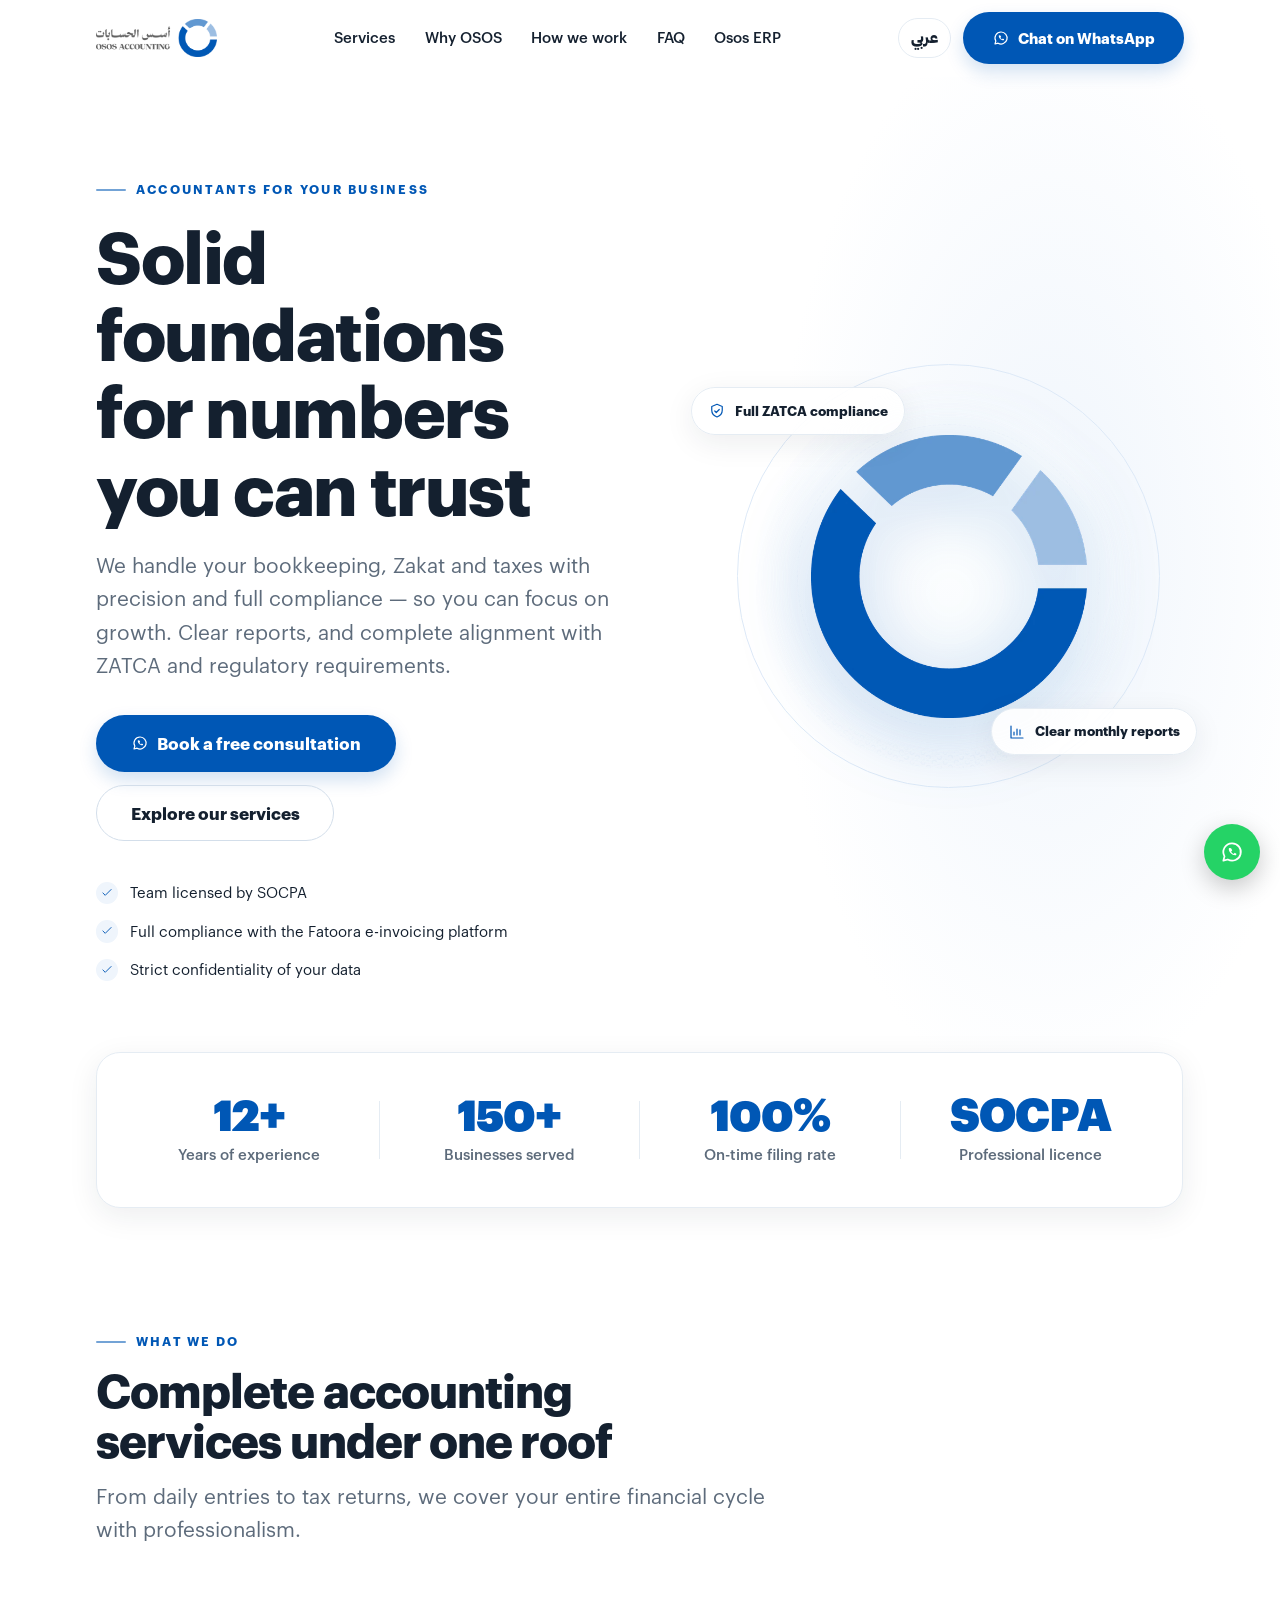
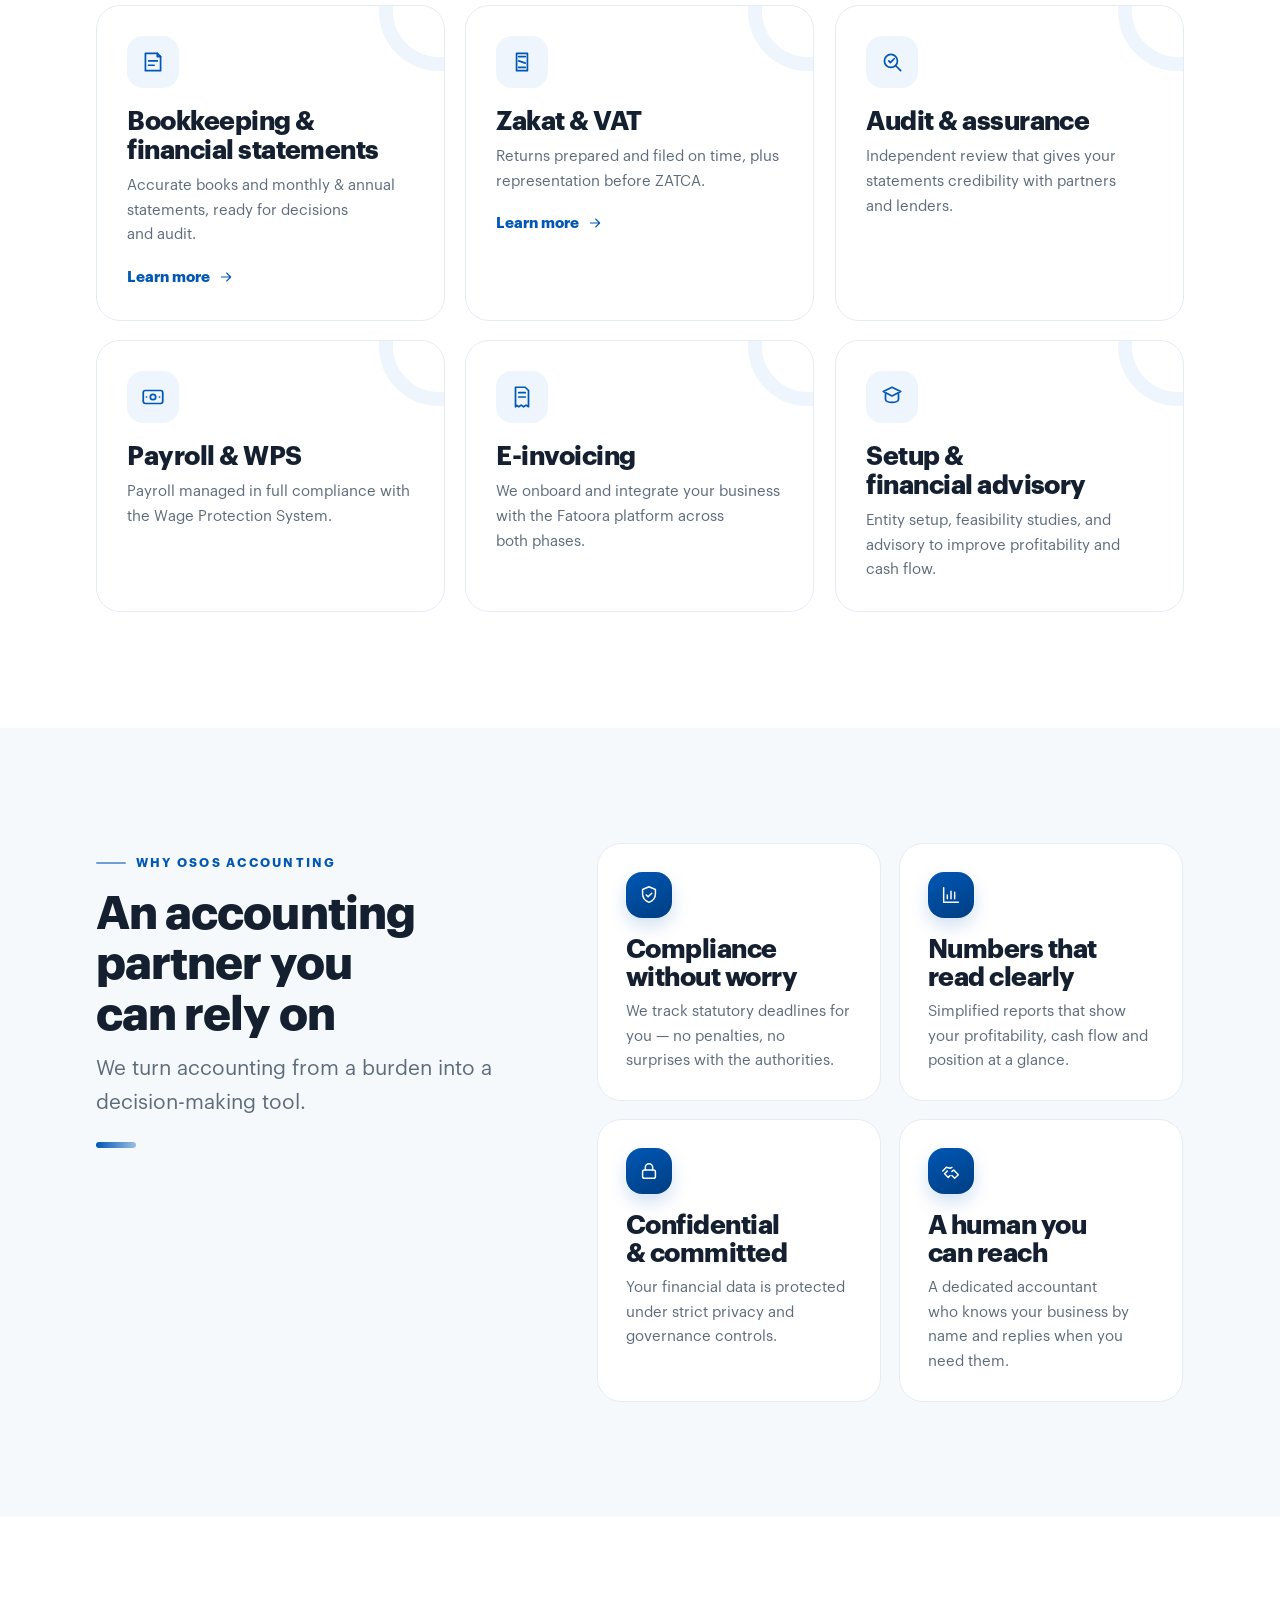
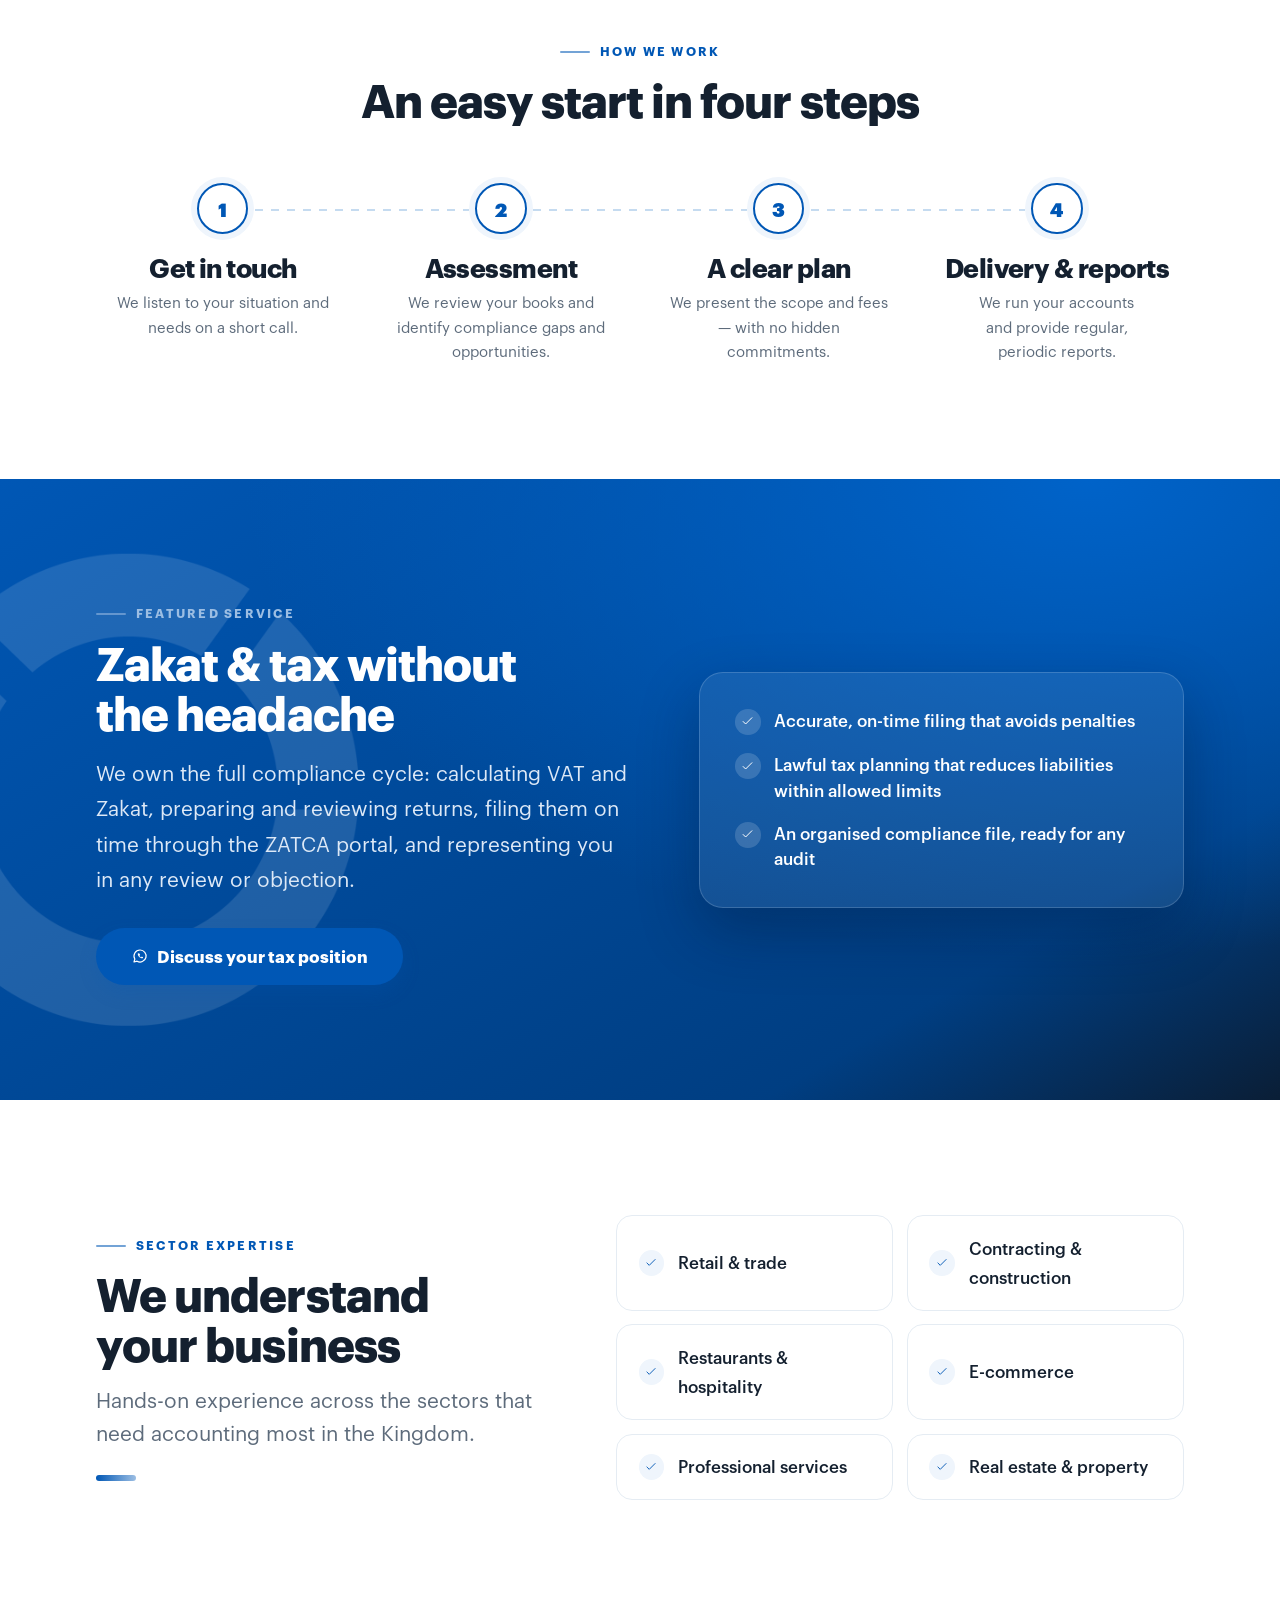
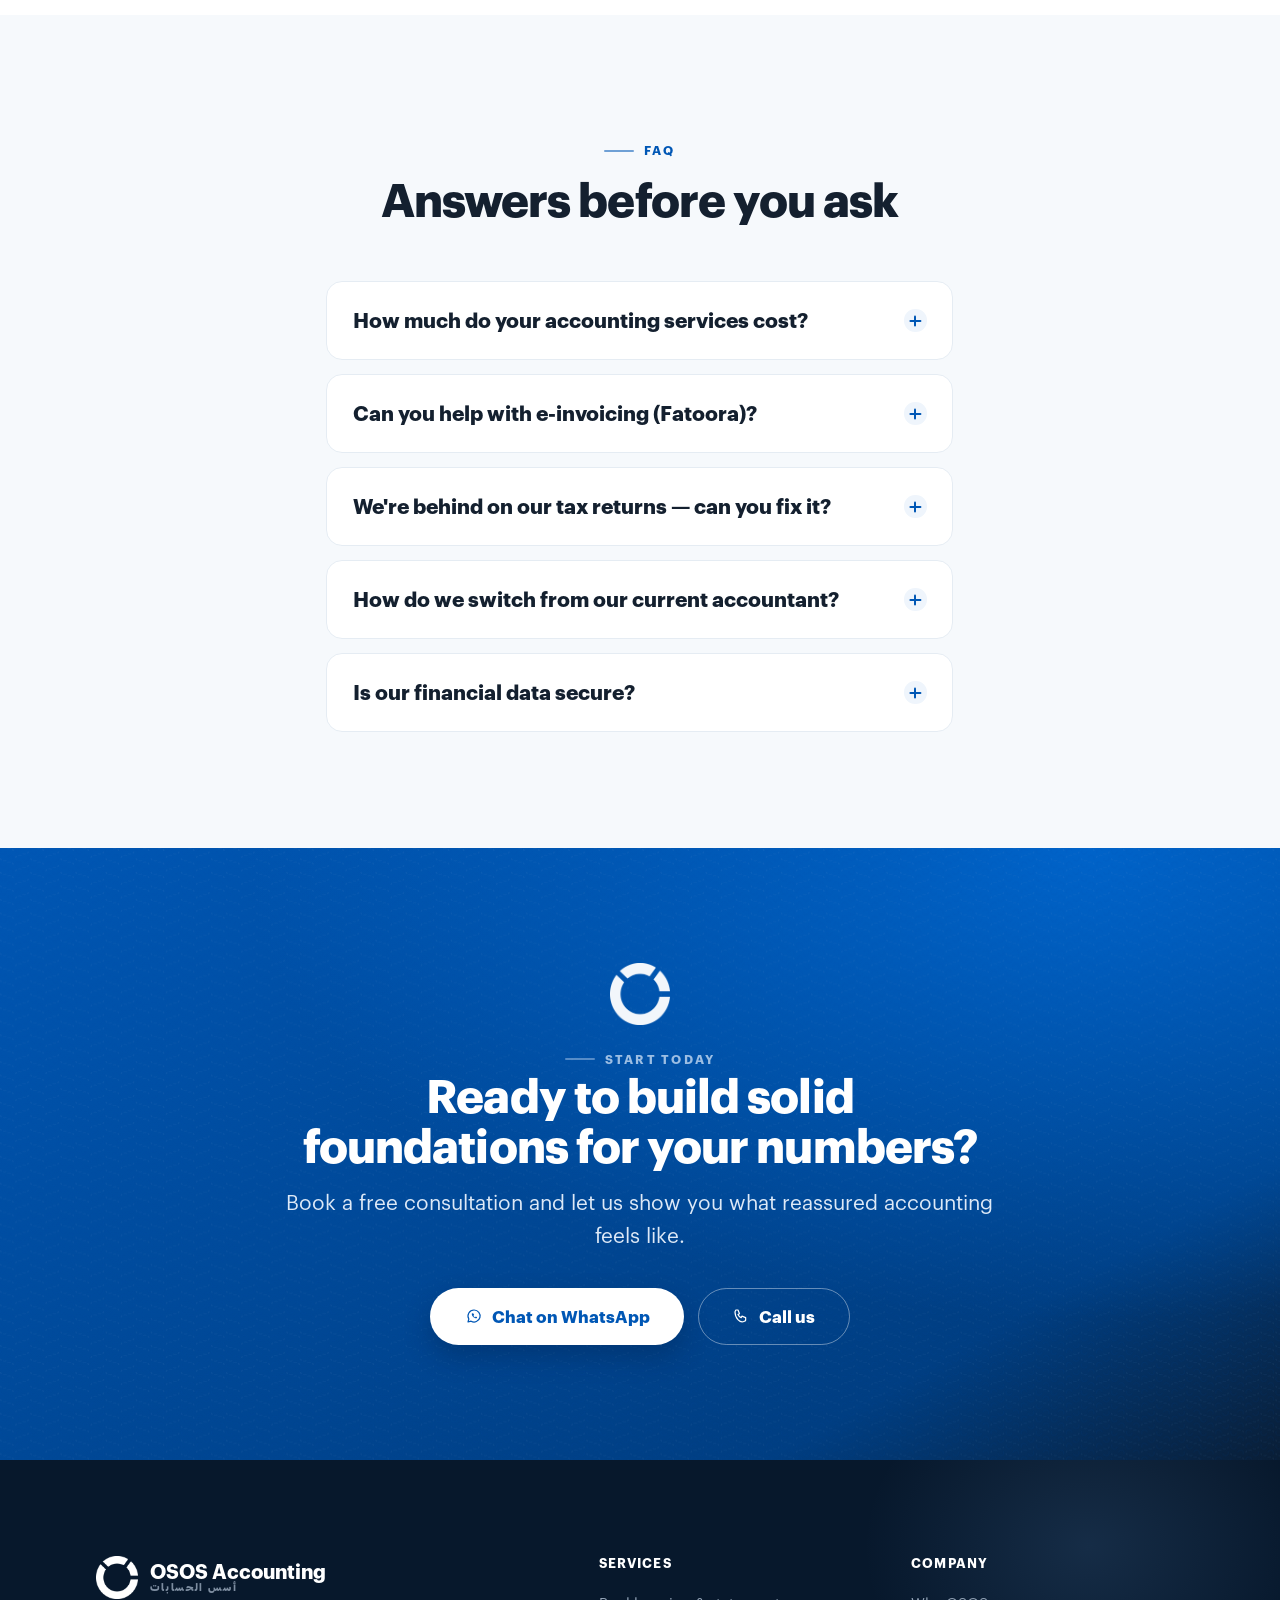
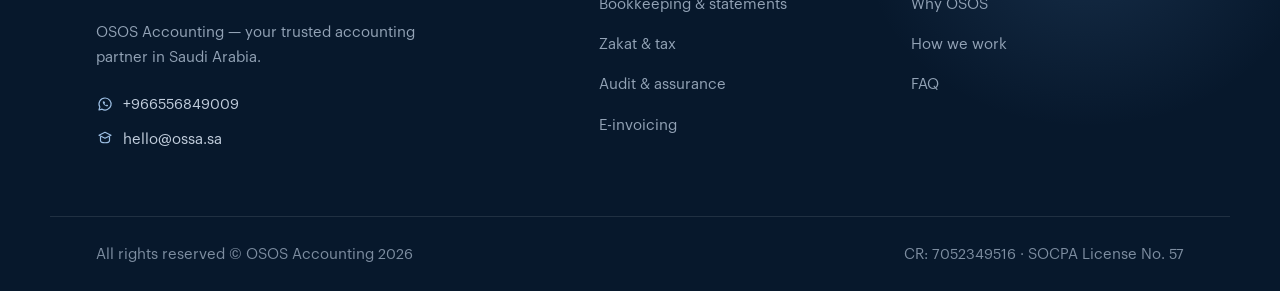
==== commit 8568c50b: "Deploy from osos_page@30db35111c8938e4a9636e36d0af01236fabb4ff aymanalburaidi/osos_page@30db35111c89" ====
--- a/en/index.html
+++ b/en/index.html
@@ -1 +1 @@
-<!DOCTYPE html><html lang="en" dir="ltr" data-astro-cid-5hce7sga> <head><meta charset="utf-8"><meta name="viewport" content="width=device-width, initial-scale=1"><title>OSOS Accounting | Trusted Accounting, Zakat &amp; Tax Services in Saudi Arabia</title><meta name="description" content="A licensed accounting firm delivering bookkeeping &#38; financial statements, Zakat &#38; VAT, audit, payroll, and e-invoicing for businesses across the Kingdom. Numbers you can trust."><link rel="canonical" href="https://ossa.sa/en"><link rel="alternate" hreflang="ar" href="https://ossa.sa/"><link rel="alternate" hreflang="en" href="https://ossa.sa/en"><link rel="alternate" hreflang="x-default" href="https://ossa.sa/"><meta name="theme-color" content="#0057B5"><link rel="icon" type="image/png" sizes="32x32" href="/brand/favicon-32.png"><link rel="icon" type="image/png" sizes="256x256" href="/brand/favicon-256.png"><link rel="apple-touch-icon" href="/brand/apple-touch-icon.png"><!-- Open Graph / Twitter --><meta property="og:type" content="website"><meta property="og:locale" content="en_US"><meta property="og:title" content="OSOS Accounting | Trusted Accounting, Zakat &#38; Tax Services in Saudi Arabia"><meta property="og:description" content="A licensed accounting firm delivering bookkeeping &#38; financial statements, Zakat &#38; VAT, audit, payroll, and e-invoicing for businesses across the Kingdom. Numbers you can trust."><meta property="og:url" content="https://ossa.sa/en"><meta property="og:image" content="https://ossa.sa/brand/og-image.png"><meta property="og:image:width" content="1200"><meta property="og:image:height" content="630"><meta name="twitter:card" content="summary_large_image"><meta name="twitter:title" content="OSOS Accounting | Trusted Accounting, Zakat &#38; Tax Services in Saudi Arabia"><meta name="twitter:description" content="A licensed accounting firm delivering bookkeeping &#38; financial statements, Zakat &#38; VAT, audit, payroll, and e-invoicing for businesses across the Kingdom. Numbers you can trust."><meta name="twitter:image" content="https://ossa.sa/brand/og-image.png"><link rel="preload" href="/fonts/thamaniah-serif-700.woff2" as="font" type="font/woff2" crossorigin><link rel="preload" href="/fonts/thamaniah-sans-400.woff2" as="font" type="font/woff2" crossorigin><script type="application/ld+json">{"@context":"https://schema.org","@graph":[{"@type":"AccountingService","@id":"https://ossa.sa/#organization","name":"OSOS Accounting","description":"A licensed accounting firm delivering bookkeeping & financial statements, Zakat & VAT, audit, payroll, and e-invoicing for businesses across the Kingdom. Numbers you can trust.","url":"https://ossa.sa","image":"https://ossa.sa/brand/og-image.png","areaServed":"SA","address":{"@type":"PostalAddress","addressLocality":"الرياض","addressRegion":"Riyadh","addressCountry":"SA"},"telephone":"+966556849009","email":"hello@ossa.sa"},{"@type":"FAQPage","mainEntity":[{"@type":"Question","name":"How much do your accounting services cost?","acceptedAnswer":{"@type":"Answer","text":"Fees depend on your size, monthly transaction volume and scope. After a free consultation we give you a clear, fixed quote — with no hidden charges."}},{"@type":"Question","name":"Can you help with e-invoicing (Fatoora)?","acceptedAnswer":{"@type":"Answer","text":"Yes. We onboard and integrate your business with the Fatoora platform across both phases and ensure your invoices meet ZATCA requirements."}},{"@type":"Question","name":"We're behind on our tax returns — can you fix it?","acceptedAnswer":{"@type":"Answer","text":"Absolutely. We review your position, resolve the backlog, and organise your file with ZATCA to bring you back into compliance quickly."}},{"@type":"Question","name":"How do we switch from our current accountant?","acceptedAnswer":{"@type":"Answer","text":"The move is smooth: we receive your data and books, reconcile opening balances, and continue without any gap in your reporting."}},{"@type":"Question","name":"Is our financial data secure?","acceptedAnswer":{"@type":"Answer","text":"Yes. We follow strict confidentiality and limited-access controls, and your data is never shared with any third party."}}]}]}</script><link rel="stylesheet" href="/_astro/index.DC8Vx3Kf.css"></head> <body data-astro-cid-5hce7sga> <a href="#main" class="skip-link" data-astro-cid-5hce7sga>Skip to content</a> <header class="site-header" data-header data-astro-cid-ctg3m53h> <div class="container site-header__inner" data-astro-cid-ctg3m53h> <a href="/en" class="brand" aria-label="OSOS Accounting" data-astro-cid-ctg3m53h> <img src="/brand/logo-horizontal.webp" alt="OSOS Accounting" width="190" height="60" class="brand__logo" data-astro-cid-ctg3m53h> </a> <nav class="nav" aria-label="Main navigation" data-astro-cid-ctg3m53h> <a href="#services" class="nav__link" data-astro-cid-ctg3m53h>Services</a><a href="#why" class="nav__link" data-astro-cid-ctg3m53h>Why OSOS</a><a href="#process" class="nav__link" data-astro-cid-ctg3m53h>How we work</a><a href="#faq" class="nav__link" data-astro-cid-ctg3m53h>FAQ</a> </nav> <div class="site-header__actions" data-astro-cid-ctg3m53h> <a class="lang" href="/" hreflang="ar" aria-label="التبديل إلى العربية" data-astro-cid-bvxdwma5>عربي</a>  <span class="site-header__cta" data-astro-cid-ctg3m53h><a href="https://wa.me/966556849009?text=Hello%2C%20I'd%20like%20to%20ask%20about%20your%20accounting%20services." class="btn btn--primary" target="_blank" rel="noopener"> <svg width="18" height="18" viewBox="0 0 24 24" fill="none" stroke="currentColor" stroke-width="1.6" stroke-linecap="round" stroke-linejoin="round" aria-hidden="true"><path d="M12 4a8 8 0 0 0-6.9 12L4 20l4.1-1.1A8 8 0 1 0 12 4z"/><path d="M9 9c0 3 3 6 6 6 .8 0 1.3-.8 1-1.5l-1.5-.7-1 1c-1-.4-1.9-1.3-2.3-2.3l1-1-.7-1.5C10.8 7.7 9 8.2 9 9z" fill="currentColor" stroke="none"/></svg> Chat on WhatsApp </a></span> </div> </div> </header> <script type="module">const o=document.querySelector("[data-header]");if(o){const e=()=>o.classList.toggle("is-scrolled",window.scrollY>12);e(),window.addEventListener("scroll",e,{passive:!0})}</script>  <main id="main" data-astro-cid-5hce7sga>  <section class="hero" data-astro-cid-anhloy43> <span class="hero__glow" aria-hidden="true" data-astro-cid-anhloy43></span> <div class="container hero__grid" data-astro-cid-anhloy43> <div class="hero__copy" data-astro-cid-anhloy43> <span class="eyebrow" data-reveal data-astro-cid-anhloy43>Accountants for your business</span> <h1 class="hero__title" data-reveal data-reveal-delay="1" data-astro-cid-anhloy43>Solid foundations for numbers you can trust</h1> <p class="hero__subhead" data-reveal data-reveal-delay="2" data-astro-cid-anhloy43>We handle your bookkeeping, Zakat and taxes with precision and full compliance — so you can focus on growth. Clear reports, and complete alignment with ZATCA and regulatory requirements.</p> <div class="hero__actions" data-reveal data-reveal-delay="3" data-astro-cid-anhloy43> <a href="https://wa.me/966556849009?text=Hello%2C%20I'd%20like%20to%20book%20a%20free%20accounting%20consultation." class="btn btn--primary btn--lg" target="_blank" rel="noopener"> <svg width="18" height="18" viewBox="0 0 24 24" fill="none" stroke="currentColor" stroke-width="1.6" stroke-linecap="round" stroke-linejoin="round" aria-hidden="true"><path d="M12 4a8 8 0 0 0-6.9 12L4 20l4.1-1.1A8 8 0 1 0 12 4z"/><path d="M9 9c0 3 3 6 6 6 .8 0 1.3-.8 1-1.5l-1.5-.7-1 1c-1-.4-1.9-1.3-2.3-2.3l1-1-.7-1.5C10.8 7.7 9 8.2 9 9z" fill="currentColor" stroke="none"/></svg> Book a free consultation </a> <a href="#services" class="btn btn--ghost btn--lg">  Explore our services </a> </div> <ul class="hero__highlights" data-reveal data-reveal-delay="3" data-astro-cid-anhloy43> <li data-astro-cid-anhloy43> <span class="hero__check" data-astro-cid-anhloy43> <svg width="14" height="14" viewBox="0 0 24 24" fill="none" stroke="currentColor" stroke-width="1.6" stroke-linecap="round" stroke-linejoin="round" aria-hidden="true"><path d="M5 12l4 4 10-10"/></svg> </span> <span data-astro-cid-anhloy43>Team licensed by SOCPA</span> </li><li data-astro-cid-anhloy43> <span class="hero__check" data-astro-cid-anhloy43> <svg width="14" height="14" viewBox="0 0 24 24" fill="none" stroke="currentColor" stroke-width="1.6" stroke-linecap="round" stroke-linejoin="round" aria-hidden="true"><path d="M5 12l4 4 10-10"/></svg> </span> <span data-astro-cid-anhloy43>Full compliance with the Fatoora e-invoicing platform</span> </li><li data-astro-cid-anhloy43> <span class="hero__check" data-astro-cid-anhloy43> <svg width="14" height="14" viewBox="0 0 24 24" fill="none" stroke="currentColor" stroke-width="1.6" stroke-linecap="round" stroke-linejoin="round" aria-hidden="true"><path d="M5 12l4 4 10-10"/></svg> </span> <span data-astro-cid-anhloy43>Strict confidentiality of your data</span> </li> </ul> </div> <div class="hero__visual" data-reveal aria-hidden="true" data-astro-cid-anhloy43> <div class="hero__stage" data-astro-cid-anhloy43> <span class="hero__ring hero__ring--1" data-astro-cid-anhloy43></span> <span class="hero__ring hero__ring--2" data-astro-cid-anhloy43></span> <span class="hero__pattern" data-astro-cid-anhloy43></span> <span class="hero__mark" data-astro-cid-anhloy43> <img src="/brand/mark.webp" alt="" width="512" height="525" loading="eager" data-astro-cid-anhloy43> </span> <span class="hero__chip hero__chip--a" data-astro-cid-anhloy43> <svg width="18" height="18" viewBox="0 0 24 24" fill="none" stroke="currentColor" stroke-width="1.6" stroke-linecap="round" stroke-linejoin="round" aria-hidden="true"><path d="M12 3l7 3v5c0 4.5-3 7.5-7 9-4-1.5-7-4.5-7-9V6z"/><path d="M9 12l2 2 4-4"/></svg> <span data-astro-cid-anhloy43>Full ZATCA compliance</span> </span> <span class="hero__chip hero__chip--b" data-astro-cid-anhloy43> <svg width="18" height="18" viewBox="0 0 24 24" fill="none" stroke="currentColor" stroke-width="1.6" stroke-linecap="round" stroke-linejoin="round" aria-hidden="true"><path d="M4 20V4M4 20h16"/><path d="M8 16v-4M12 16V8M16 16v-7"/></svg> <span data-astro-cid-anhloy43>Clear monthly reports</span> </span> </div> </div> </div> </section> <script type="module">const t=document.querySelector(".hero__mark img"),o=window.matchMedia("(prefers-reduced-motion: reduce)").matches;if(t&&!o){let e=!1;const r=()=>{t.style.setProperty("--ring-rot",window.scrollY*.12+"deg"),e=!1};window.addEventListener("scroll",()=>{e||(e=!0,requestAnimationFrame(r))},{passive:!0}),r()}</script> <section class="trust" data-astro-cid-4fq3dkzl> <div class="container" data-astro-cid-4fq3dkzl> <ul class="trust__row" data-reveal data-astro-cid-4fq3dkzl> <li class="trust__item" data-astro-cid-4fq3dkzl> <span class="trust__value" data-astro-cid-4fq3dkzl>12+</span> <span class="trust__label" data-astro-cid-4fq3dkzl>Years of experience</span> </li><li class="trust__item" data-astro-cid-4fq3dkzl> <span class="trust__value" data-astro-cid-4fq3dkzl>150+</span> <span class="trust__label" data-astro-cid-4fq3dkzl>Businesses served</span> </li><li class="trust__item" data-astro-cid-4fq3dkzl> <span class="trust__value" data-astro-cid-4fq3dkzl>100%</span> <span class="trust__label" data-astro-cid-4fq3dkzl>On-time filing rate</span> </li><li class="trust__item" data-astro-cid-4fq3dkzl> <span class="trust__value" data-astro-cid-4fq3dkzl>SOCPA</span> <span class="trust__label" data-astro-cid-4fq3dkzl>Professional licence</span> </li> </ul> </div> </section> <section class="section" id="services" data-astro-cid-bp4bfslc> <div class="container" data-astro-cid-bp4bfslc> <header class="section-head" data-reveal data-astro-cid-bp4bfslc> <span class="eyebrow" data-astro-cid-bp4bfslc>What we do</span> <h2 class="section-head__title" data-astro-cid-bp4bfslc>Complete accounting services under one roof</h2> <p class="section-head__lede" data-astro-cid-bp4bfslc>From daily entries to tax returns, we cover your entire financial cycle with professionalism.</p> </header> <div class="svc__grid" data-astro-cid-bp4bfslc> <a href="#detail-accounting" data-reveal="true" data-reveal-delay="1" data-astro-cid-bp4bfslc="true" class="card svc card--hover"> <span class="svc__icon" data-astro-cid-bp4bfslc> <svg width="26" height="26" viewBox="0 0 24 24" fill="none" stroke="currentColor" stroke-width="1.6" stroke-linecap="round" stroke-linejoin="round" aria-hidden="true"><path d="M5 4h11l3 3v13H5z"/><path d="M16 4v3h3"/><path d="M8 11h8M8 15h5"/></svg> </span> <h3 class="svc__title" data-astro-cid-bp4bfslc>Bookkeeping &amp; financial statements</h3> <p class="svc__body" data-astro-cid-bp4bfslc>Accurate books and monthly &amp; annual statements, ready for decisions and audit.</p> <span class="arrow-link svc__more" data-astro-cid-bp4bfslc> Learn more <svg width="16" height="16" viewBox="0 0 24 24" fill="none" stroke="currentColor" stroke-width="1.6" stroke-linecap="round" stroke-linejoin="round" aria-hidden="true"><path d="M5 12h14M13 6l6 6-6 6"/></svg> </span></a><a href="#detail-tax" data-reveal="true" data-reveal-delay="2" data-astro-cid-bp4bfslc="true" class="card svc card--hover"> <span class="svc__icon" data-astro-cid-bp4bfslc> <svg width="26" height="26" viewBox="0 0 24 24" fill="none" stroke="currentColor" stroke-width="1.6" stroke-linecap="round" stroke-linejoin="round" aria-hidden="true"><path d="M9 7h6M9 17h6"/><path d="M7 4h10v16H7z"/><path d="M9 11l6 2"/></svg> </span> <h3 class="svc__title" data-astro-cid-bp4bfslc>Zakat &amp; VAT</h3> <p class="svc__body" data-astro-cid-bp4bfslc>Returns prepared and filed on time, plus representation before ZATCA.</p> <span class="arrow-link svc__more" data-astro-cid-bp4bfslc> Learn more <svg width="16" height="16" viewBox="0 0 24 24" fill="none" stroke="currentColor" stroke-width="1.6" stroke-linecap="round" stroke-linejoin="round" aria-hidden="true"><path d="M5 12h14M13 6l6 6-6 6"/></svg> </span></a><div data-reveal="true" data-reveal-delay="3" data-astro-cid-bp4bfslc="true" class="card svc"> <span class="svc__icon" data-astro-cid-bp4bfslc> <svg width="26" height="26" viewBox="0 0 24 24" fill="none" stroke="currentColor" stroke-width="1.6" stroke-linecap="round" stroke-linejoin="round" aria-hidden="true"><circle cx="11" cy="11" r="6"/><path d="M20 20l-4.3-4.3"/><path d="M9 11l1.5 1.5L14 9"/></svg> </span> <h3 class="svc__title" data-astro-cid-bp4bfslc>Audit &amp; assurance</h3> <p class="svc__body" data-astro-cid-bp4bfslc>Independent review that gives your statements credibility with partners and lenders.</p> </div><div data-reveal="true" data-reveal-delay="1" data-astro-cid-bp4bfslc="true" class="card svc"> <span class="svc__icon" data-astro-cid-bp4bfslc> <svg width="26" height="26" viewBox="0 0 24 24" fill="none" stroke="currentColor" stroke-width="1.6" stroke-linecap="round" stroke-linejoin="round" aria-hidden="true"><rect x="3" y="6" width="18" height="12" rx="2"/><circle cx="12" cy="12" r="2.5"/><path d="M6 12h.01M18 12h.01"/></svg> </span> <h3 class="svc__title" data-astro-cid-bp4bfslc>Payroll &amp; WPS</h3> <p class="svc__body" data-astro-cid-bp4bfslc>Payroll managed in full compliance with the Wage Protection System.</p> </div><div data-reveal="true" data-reveal-delay="2" data-astro-cid-bp4bfslc="true" class="card svc"> <span class="svc__icon" data-astro-cid-bp4bfslc> <svg width="26" height="26" viewBox="0 0 24 24" fill="none" stroke="currentColor" stroke-width="1.6" stroke-linecap="round" stroke-linejoin="round" aria-hidden="true"><path d="M6 3h9l3 3v15l-2.2-1.5L13.5 21l-2.3-1.5L9 21l-2.2-1.5L6 21z"/><path d="M9 8h6M9 12h6"/></svg> </span> <h3 class="svc__title" data-astro-cid-bp4bfslc>E-invoicing</h3> <p class="svc__body" data-astro-cid-bp4bfslc>We onboard and integrate your business with the Fatoora platform across both phases.</p> </div><div data-reveal="true" data-reveal-delay="3" data-astro-cid-bp4bfslc="true" class="card svc"> <span class="svc__icon" data-astro-cid-bp4bfslc> <svg width="26" height="26" viewBox="0 0 24 24" fill="none" stroke="currentColor" stroke-width="1.6" stroke-linecap="round" stroke-linejoin="round" aria-hidden="true"><path d="M12 3l8 4-8 4-8-4 8-4z"/><path d="M6 9v5c0 1.7 2.7 3 6 3s6-1.3 6-3V9"/></svg> </span> <h3 class="svc__title" data-astro-cid-bp4bfslc>Setup &amp; financial advisory</h3> <p class="svc__body" data-astro-cid-bp4bfslc>Entity setup, feasibility studies, and advisory to improve profitability and cash flow.</p> </div> </div> </div> </section> <section class="section section--tint why" id="why" data-astro-cid-w3z23hby> <div class="container why__layout" data-astro-cid-w3z23hby> <header class="section-head why__head" data-reveal data-astro-cid-w3z23hby> <span class="eyebrow" data-astro-cid-w3z23hby>Why OSOS Accounting</span> <h2 class="section-head__title" data-astro-cid-w3z23hby>An accounting partner you can rely on</h2> <p class="section-head__lede" data-astro-cid-w3z23hby>We turn accounting from a burden into a decision-making tool.</p> <span class="arc-accent why__accent" aria-hidden="true" data-astro-cid-w3z23hby></span> </header> <div class="why__grid" data-astro-cid-w3z23hby> <article class="why-card" data-reveal data-reveal-delay="1" data-astro-cid-w3z23hby> <span class="why-card__icon" data-astro-cid-w3z23hby> <svg width="22" height="22" viewBox="0 0 24 24" fill="none" stroke="currentColor" stroke-width="1.6" stroke-linecap="round" stroke-linejoin="round" aria-hidden="true"><path d="M12 3l7 3v5c0 4.5-3 7.5-7 9-4-1.5-7-4.5-7-9V6z"/><path d="M9 12l2 2 4-4"/></svg> </span> <h3 class="why-card__title" data-astro-cid-w3z23hby>Compliance without worry</h3> <p class="why-card__body" data-astro-cid-w3z23hby>We track statutory deadlines for you — no penalties, no surprises with the authorities.</p> </article><article class="why-card" data-reveal data-reveal-delay="2" data-astro-cid-w3z23hby> <span class="why-card__icon" data-astro-cid-w3z23hby> <svg width="22" height="22" viewBox="0 0 24 24" fill="none" stroke="currentColor" stroke-width="1.6" stroke-linecap="round" stroke-linejoin="round" aria-hidden="true"><path d="M4 20V4M4 20h16"/><path d="M8 16v-4M12 16V8M16 16v-7"/></svg> </span> <h3 class="why-card__title" data-astro-cid-w3z23hby>Numbers that read clearly</h3> <p class="why-card__body" data-astro-cid-w3z23hby>Simplified reports that show your profitability, cash flow and position at a glance.</p> </article><article class="why-card" data-reveal data-reveal-delay="1" data-astro-cid-w3z23hby> <span class="why-card__icon" data-astro-cid-w3z23hby> <svg width="22" height="22" viewBox="0 0 24 24" fill="none" stroke="currentColor" stroke-width="1.6" stroke-linecap="round" stroke-linejoin="round" aria-hidden="true"><rect x="5" y="11" width="14" height="9" rx="2"/><path d="M8 11V8a4 4 0 0 1 8 0v3"/></svg> </span> <h3 class="why-card__title" data-astro-cid-w3z23hby>Confidential &amp; committed</h3> <p class="why-card__body" data-astro-cid-w3z23hby>Your financial data is protected under strict privacy and governance controls.</p> </article><article class="why-card" data-reveal data-reveal-delay="2" data-astro-cid-w3z23hby> <span class="why-card__icon" data-astro-cid-w3z23hby> <svg width="22" height="22" viewBox="0 0 24 24" fill="none" stroke="currentColor" stroke-width="1.6" stroke-linecap="round" stroke-linejoin="round" aria-hidden="true"><path d="M11 17l-2 2-4-4 3-3"/><path d="M13 17l3 3 4-4-5-5-2 1.5"/><path d="M3 12l4-4 4 1 2-1"/></svg> </span> <h3 class="why-card__title" data-astro-cid-w3z23hby>A human you can reach</h3> <p class="why-card__body" data-astro-cid-w3z23hby>A dedicated accountant who knows your business by name and replies when you need them.</p> </article> </div> </div> </section> <section class="section process" id="process" data-astro-cid-gto3gzpn> <div class="container" data-astro-cid-gto3gzpn> <header class="section-head section-head--center" data-reveal data-astro-cid-gto3gzpn> <span class="eyebrow" data-astro-cid-gto3gzpn>How we work</span> <h2 class="section-head__title" data-astro-cid-gto3gzpn>An easy start in four steps</h2>  </header> <ol class="process__list" data-astro-cid-gto3gzpn> <li class="step" data-reveal data-reveal-delay="1" data-astro-cid-gto3gzpn> <span class="step__node" data-astro-cid-gto3gzpn> <span class="step__num" data-astro-cid-gto3gzpn>1</span> </span> <h3 class="step__title" data-astro-cid-gto3gzpn>Get in touch</h3> <p class="step__body" data-astro-cid-gto3gzpn>We listen to your situation and needs on a short call.</p> </li><li class="step" data-reveal data-reveal-delay="2" data-astro-cid-gto3gzpn> <span class="step__node" data-astro-cid-gto3gzpn> <span class="step__num" data-astro-cid-gto3gzpn>2</span> </span> <h3 class="step__title" data-astro-cid-gto3gzpn>Assessment</h3> <p class="step__body" data-astro-cid-gto3gzpn>We review your books and identify compliance gaps and opportunities.</p> </li><li class="step" data-reveal data-reveal-delay="3" data-astro-cid-gto3gzpn> <span class="step__node" data-astro-cid-gto3gzpn> <span class="step__num" data-astro-cid-gto3gzpn>3</span> </span> <h3 class="step__title" data-astro-cid-gto3gzpn>A clear plan</h3> <p class="step__body" data-astro-cid-gto3gzpn>We present the scope and fees — with no hidden commitments.</p> </li><li class="step" data-reveal data-reveal-delay="4" data-astro-cid-gto3gzpn> <span class="step__node" data-astro-cid-gto3gzpn> <span class="step__num" data-astro-cid-gto3gzpn>4</span> </span> <h3 class="step__title" data-astro-cid-gto3gzpn>Delivery &amp; reports</h3> <p class="step__body" data-astro-cid-gto3gzpn>We run your accounts and provide regular, periodic reports.</p> </li> </ol> </div> </section> <section class="section section--blue detail" id="detail-tax" data-astro-cid-b7ib53vj> <span class="detail__decor" aria-hidden="true" data-astro-cid-b7ib53vj> <img src="/brand/mark.webp" alt="" width="512" height="525" data-astro-cid-b7ib53vj> </span> <div class="container detail__grid" data-astro-cid-b7ib53vj> <div class="detail__copy" data-reveal data-astro-cid-b7ib53vj> <span class="eyebrow" data-astro-cid-b7ib53vj>Featured service</span> <h2 class="detail__title" data-astro-cid-b7ib53vj>Zakat &amp; tax without the headache</h2> <p class="detail__body" data-astro-cid-b7ib53vj>We own the full compliance cycle: calculating VAT and Zakat, preparing and reviewing returns, filing them on time through the ZATCA portal, and representing you in any review or objection.</p> <div class="detail__cta" data-astro-cid-b7ib53vj><a href="https://wa.me/966556849009?text=I%20have%20a%20question%20about%20Zakat%20and%20VAT." class="btn btn--primary btn--lg" target="_blank" rel="noopener"> <svg width="18" height="18" viewBox="0 0 24 24" fill="none" stroke="currentColor" stroke-width="1.6" stroke-linecap="round" stroke-linejoin="round" aria-hidden="true"><path d="M12 4a8 8 0 0 0-6.9 12L4 20l4.1-1.1A8 8 0 1 0 12 4z"/><path d="M9 9c0 3 3 6 6 6 .8 0 1.3-.8 1-1.5l-1.5-.7-1 1c-1-.4-1.9-1.3-2.3-2.3l1-1-.7-1.5C10.8 7.7 9 8.2 9 9z" fill="currentColor" stroke="none"/></svg> Discuss your tax position </a></div> </div> <ul class="detail__outcomes" data-reveal data-reveal-delay="1" data-astro-cid-b7ib53vj> <li data-astro-cid-b7ib53vj> <span class="detail__check" data-astro-cid-b7ib53vj> <svg width="15" height="15" viewBox="0 0 24 24" fill="none" stroke="currentColor" stroke-width="1.6" stroke-linecap="round" stroke-linejoin="round" aria-hidden="true"><path d="M5 12l4 4 10-10"/></svg> </span> <span data-astro-cid-b7ib53vj>Accurate, on-time filing that avoids penalties</span> </li><li data-astro-cid-b7ib53vj> <span class="detail__check" data-astro-cid-b7ib53vj> <svg width="15" height="15" viewBox="0 0 24 24" fill="none" stroke="currentColor" stroke-width="1.6" stroke-linecap="round" stroke-linejoin="round" aria-hidden="true"><path d="M5 12l4 4 10-10"/></svg> </span> <span data-astro-cid-b7ib53vj>Lawful tax planning that reduces liabilities within allowed limits</span> </li><li data-astro-cid-b7ib53vj> <span class="detail__check" data-astro-cid-b7ib53vj> <svg width="15" height="15" viewBox="0 0 24 24" fill="none" stroke="currentColor" stroke-width="1.6" stroke-linecap="round" stroke-linejoin="round" aria-hidden="true"><path d="M5 12l4 4 10-10"/></svg> </span> <span data-astro-cid-b7ib53vj>An organised compliance file, ready for any audit</span> </li> </ul> </div> </section> <section class="section ind" id="industries" data-astro-cid-nmcm7ml6> <div class="container ind__grid" data-astro-cid-nmcm7ml6> <header class="section-head ind__head" data-reveal data-astro-cid-nmcm7ml6> <span class="eyebrow" data-astro-cid-nmcm7ml6>Sector expertise</span> <h2 class="section-head__title" data-astro-cid-nmcm7ml6>We understand your business</h2> <p class="section-head__lede" data-astro-cid-nmcm7ml6>Hands-on experience across the sectors that need accounting most in the Kingdom.</p> <span class="arc-accent ind__accent" aria-hidden="true" data-astro-cid-nmcm7ml6></span> </header> <ul class="ind__list" data-reveal data-reveal-delay="1" data-astro-cid-nmcm7ml6> <li class="ind__item" data-astro-cid-nmcm7ml6> <span class="ind__bullet" data-astro-cid-nmcm7ml6> <svg width="14" height="14" viewBox="0 0 24 24" fill="none" stroke="currentColor" stroke-width="1.6" stroke-linecap="round" stroke-linejoin="round" aria-hidden="true"><path d="M5 12l4 4 10-10"/></svg> </span> <span data-astro-cid-nmcm7ml6>Retail &amp; trade</span> </li><li class="ind__item" data-astro-cid-nmcm7ml6> <span class="ind__bullet" data-astro-cid-nmcm7ml6> <svg width="14" height="14" viewBox="0 0 24 24" fill="none" stroke="currentColor" stroke-width="1.6" stroke-linecap="round" stroke-linejoin="round" aria-hidden="true"><path d="M5 12l4 4 10-10"/></svg> </span> <span data-astro-cid-nmcm7ml6>Contracting &amp; construction</span> </li><li class="ind__item" data-astro-cid-nmcm7ml6> <span class="ind__bullet" data-astro-cid-nmcm7ml6> <svg width="14" height="14" viewBox="0 0 24 24" fill="none" stroke="currentColor" stroke-width="1.6" stroke-linecap="round" stroke-linejoin="round" aria-hidden="true"><path d="M5 12l4 4 10-10"/></svg> </span> <span data-astro-cid-nmcm7ml6>Restaurants &amp; hospitality</span> </li><li class="ind__item" data-astro-cid-nmcm7ml6> <span class="ind__bullet" data-astro-cid-nmcm7ml6> <svg width="14" height="14" viewBox="0 0 24 24" fill="none" stroke="currentColor" stroke-width="1.6" stroke-linecap="round" stroke-linejoin="round" aria-hidden="true"><path d="M5 12l4 4 10-10"/></svg> </span> <span data-astro-cid-nmcm7ml6>E-commerce</span> </li><li class="ind__item" data-astro-cid-nmcm7ml6> <span class="ind__bullet" data-astro-cid-nmcm7ml6> <svg width="14" height="14" viewBox="0 0 24 24" fill="none" stroke="currentColor" stroke-width="1.6" stroke-linecap="round" stroke-linejoin="round" aria-hidden="true"><path d="M5 12l4 4 10-10"/></svg> </span> <span data-astro-cid-nmcm7ml6>Professional services</span> </li><li class="ind__item" data-astro-cid-nmcm7ml6> <span class="ind__bullet" data-astro-cid-nmcm7ml6> <svg width="14" height="14" viewBox="0 0 24 24" fill="none" stroke="currentColor" stroke-width="1.6" stroke-linecap="round" stroke-linejoin="round" aria-hidden="true"><path d="M5 12l4 4 10-10"/></svg> </span> <span data-astro-cid-nmcm7ml6>Real estate &amp; property</span> </li> </ul> </div> </section> <section class="section section--tint" id="faq" data-astro-cid-vcytj35z> <div class="container container--narrow" data-astro-cid-vcytj35z> <header class="section-head section-head--center" data-reveal data-astro-cid-vcytj35z> <span class="eyebrow" data-astro-cid-vcytj35z>FAQ</span> <h2 class="section-head__title" data-astro-cid-vcytj35z>Answers before you ask</h2>  </header> <div class="faq__list" data-astro-cid-vcytj35z> <details class="faq__item" data-reveal data-astro-cid-vcytj35z> <summary class="faq__q" data-astro-cid-vcytj35z> <span data-astro-cid-vcytj35z>How much do your accounting services cost?</span> <span class="faq__icon" aria-hidden="true" data-astro-cid-vcytj35z></span> </summary> <div class="faq__a" data-astro-cid-vcytj35z> <p data-astro-cid-vcytj35z>Fees depend on your size, monthly transaction volume and scope. After a free consultation we give you a clear, fixed quote — with no hidden charges.</p> </div> </details><details class="faq__item" data-reveal data-astro-cid-vcytj35z> <summary class="faq__q" data-astro-cid-vcytj35z> <span data-astro-cid-vcytj35z>Can you help with e-invoicing (Fatoora)?</span> <span class="faq__icon" aria-hidden="true" data-astro-cid-vcytj35z></span> </summary> <div class="faq__a" data-astro-cid-vcytj35z> <p data-astro-cid-vcytj35z>Yes. We onboard and integrate your business with the Fatoora platform across both phases and ensure your invoices meet ZATCA requirements.</p> </div> </details><details class="faq__item" data-reveal data-astro-cid-vcytj35z> <summary class="faq__q" data-astro-cid-vcytj35z> <span data-astro-cid-vcytj35z>We&#39;re behind on our tax returns — can you fix it?</span> <span class="faq__icon" aria-hidden="true" data-astro-cid-vcytj35z></span> </summary> <div class="faq__a" data-astro-cid-vcytj35z> <p data-astro-cid-vcytj35z>Absolutely. We review your position, resolve the backlog, and organise your file with ZATCA to bring you back into compliance quickly.</p> </div> </details><details class="faq__item" data-reveal data-astro-cid-vcytj35z> <summary class="faq__q" data-astro-cid-vcytj35z> <span data-astro-cid-vcytj35z>How do we switch from our current accountant?</span> <span class="faq__icon" aria-hidden="true" data-astro-cid-vcytj35z></span> </summary> <div class="faq__a" data-astro-cid-vcytj35z> <p data-astro-cid-vcytj35z>The move is smooth: we receive your data and books, reconcile opening balances, and continue without any gap in your reporting.</p> </div> </details><details class="faq__item" data-reveal data-astro-cid-vcytj35z> <summary class="faq__q" data-astro-cid-vcytj35z> <span data-astro-cid-vcytj35z>Is our financial data secure?</span> <span class="faq__icon" aria-hidden="true" data-astro-cid-vcytj35z></span> </summary> <div class="faq__a" data-astro-cid-vcytj35z> <p data-astro-cid-vcytj35z>Yes. We follow strict confidentiality and limited-access controls, and your data is never shared with any third party.</p> </div> </details> </div> </div> </section> <section class="section section--blue cta-band" id="contact" data-astro-cid-ianifgej> <span class="cta-band__pattern" aria-hidden="true" data-astro-cid-ianifgej></span> <div class="container cta-band__inner" data-reveal data-astro-cid-ianifgej> <img src="/brand/mark.webp" alt="" width="64" height="66" class="cta-band__mark" aria-hidden="true" data-astro-cid-ianifgej> <span class="eyebrow" data-astro-cid-ianifgej>Start today</span> <h2 class="cta-band__title" data-astro-cid-ianifgej>Ready to build solid foundations for your numbers?</h2> <p class="cta-band__sub" data-astro-cid-ianifgej>Book a free consultation and let us show you what reassured accounting feels like.</p> <div class="cta-band__actions" data-astro-cid-ianifgej> <a href="https://wa.me/966556849009?text=Hello%2C%20I'd%20like%20to%20book%20a%20free%20accounting%20consultation." class="btn btn--on-blue btn--lg" target="_blank" rel="noopener"> <svg width="18" height="18" viewBox="0 0 24 24" fill="none" stroke="currentColor" stroke-width="1.6" stroke-linecap="round" stroke-linejoin="round" aria-hidden="true"><path d="M12 4a8 8 0 0 0-6.9 12L4 20l4.1-1.1A8 8 0 1 0 12 4z"/><path d="M9 9c0 3 3 6 6 6 .8 0 1.3-.8 1-1.5l-1.5-.7-1 1c-1-.4-1.9-1.3-2.3-2.3l1-1-.7-1.5C10.8 7.7 9 8.2 9 9z" fill="currentColor" stroke="none"/></svg> Chat on WhatsApp </a> <a href="tel:+966556849009" class="btn btn--ghost btn--lg"> <svg width="18" height="18" viewBox="0 0 24 24" fill="none" stroke="currentColor" stroke-width="1.6" stroke-linecap="round" stroke-linejoin="round" aria-hidden="true"><path d="M5 4h3l2 5-2 1c.8 1.9 2.3 3.4 4.2 4.2l1-2 5 2v3c0 1-.8 1.8-1.8 1.7C11 22 4 15 4 6.8 4 5.8 4.8 5 5 4z"/></svg> Call us </a> </div> </div> </section>   </main> <footer class="footer" data-astro-cid-gcn2mc3v> <div class="container footer__grid" data-astro-cid-gcn2mc3v> <div class="footer__brand" data-astro-cid-gcn2mc3v> <a href="/en" class="footer__lockup" aria-label="OSOS Accounting" data-astro-cid-gcn2mc3v> <img src="/brand/mark.webp" alt="" width="44" height="45" class="footer__mark" aria-hidden="true" data-astro-cid-gcn2mc3v> <span class="footer__words" data-astro-cid-gcn2mc3v> <span class="footer__name" data-astro-cid-gcn2mc3v>OSOS Accounting</span> <span class="footer__sub" data-astro-cid-gcn2mc3v>أسس الحسابات</span> </span> </a> <p class="footer__tagline" data-astro-cid-gcn2mc3v>OSOS Accounting — your trusted accounting partner in Saudi Arabia.</p> <div class="footer__contact" data-astro-cid-gcn2mc3v> <a href="https://wa.me/966556849009" target="_blank" rel="noopener" data-astro-cid-gcn2mc3v> <svg width="18" height="18" viewBox="0 0 24 24" fill="none" stroke="currentColor" stroke-width="1.6" stroke-linecap="round" stroke-linejoin="round" aria-hidden="true"><path d="M12 4a8 8 0 0 0-6.9 12L4 20l4.1-1.1A8 8 0 1 0 12 4z"/><path d="M9 9c0 3 3 6 6 6 .8 0 1.3-.8 1-1.5l-1.5-.7-1 1c-1-.4-1.9-1.3-2.3-2.3l1-1-.7-1.5C10.8 7.7 9 8.2 9 9z" fill="currentColor" stroke="none"/></svg> <span dir="ltr" data-astro-cid-gcn2mc3v>+966556849009</span> </a> <a href="mailto:hello@ossa.sa" data-astro-cid-gcn2mc3v> <svg width="18" height="18" viewBox="0 0 24 24" fill="none" stroke="currentColor" stroke-width="1.6" stroke-linecap="round" stroke-linejoin="round" aria-hidden="true"><path d="M12 3l8 4-8 4-8-4 8-4z"/><path d="M6 9v5c0 1.7 2.7 3 6 3s6-1.3 6-3V9"/></svg> hello@ossa.sa </a> </div> </div> <nav class="footer__col" aria-label="Services" data-astro-cid-gcn2mc3v> <h3 class="footer__col-title" data-astro-cid-gcn2mc3v>Services</h3> <ul data-astro-cid-gcn2mc3v> <li data-astro-cid-gcn2mc3v> <a href="#services" data-astro-cid-gcn2mc3v>Bookkeeping &amp; statements</a> </li><li data-astro-cid-gcn2mc3v> <a href="#detail-tax" data-astro-cid-gcn2mc3v>Zakat &amp; tax</a> </li><li data-astro-cid-gcn2mc3v> <a href="#services" data-astro-cid-gcn2mc3v>Audit &amp; assurance</a> </li><li data-astro-cid-gcn2mc3v> <a href="#services" data-astro-cid-gcn2mc3v>E-invoicing</a> </li> </ul> </nav><nav class="footer__col" aria-label="Company" data-astro-cid-gcn2mc3v> <h3 class="footer__col-title" data-astro-cid-gcn2mc3v>Company</h3> <ul data-astro-cid-gcn2mc3v> <li data-astro-cid-gcn2mc3v> <a href="#why" data-astro-cid-gcn2mc3v>Why OSOS</a> </li><li data-astro-cid-gcn2mc3v> <a href="#process" data-astro-cid-gcn2mc3v>How we work</a> </li><li data-astro-cid-gcn2mc3v> <a href="#faq" data-astro-cid-gcn2mc3v>FAQ</a> </li> </ul> </nav> </div> <div class="container footer__bar" data-astro-cid-gcn2mc3v> <span data-astro-cid-gcn2mc3v>All rights reserved © OSOS Accounting 2026</span> <span class="footer__cr" data-astro-cid-gcn2mc3v>CR: 7052349516 · SOCPA License No. 57</span> </div> </footer>  <!-- Floating WhatsApp (mobile-friendly persistent conversion) --> <a class="wa-float" href="https://wa.me/966556849009?text=Hello%2C%20I%20would%20like%20to%20ask%20about%20your%20services." target="_blank" rel="noopener" aria-label="Chat on WhatsApp" data-astro-cid-5hce7sga> <svg width="26" height="26" viewBox="0 0 24 24" fill="none" stroke="currentColor" stroke-width="1.6" stroke-linecap="round" stroke-linejoin="round" aria-hidden="true"><path d="M12 4a8 8 0 0 0-6.9 12L4 20l4.1-1.1A8 8 0 1 0 12 4z"/><path d="M9 9c0 3 3 6 6 6 .8 0 1.3-.8 1-1.5l-1.5-.7-1 1c-1-.4-1.9-1.3-2.3-2.3l1-1-.7-1.5C10.8 7.7 9 8.2 9 9z" fill="currentColor" stroke="none"/></svg> </a> <script type="module">const r=document.querySelectorAll("[data-reveal]");if("IntersectionObserver"in window&&r.length){const e=new IntersectionObserver(s=>{for(const t of s)t.isIntersecting&&(t.target.classList.add("is-visible"),e.unobserve(t.target))},{rootMargin:"0px 0px -10% 0px",threshold:.1});r.forEach(s=>e.observe(s))}else r.forEach(e=>e.classList.add("is-visible"));</script>  </body> </html>+<!DOCTYPE html><html lang="en" dir="ltr" data-astro-cid-5hce7sga> <head><meta charset="utf-8"><meta name="viewport" content="width=device-width, initial-scale=1"><title>OSOS Accounting | Trusted Accounting, Zakat &amp; Tax Services in Saudi Arabia</title><meta name="description" content="A licensed accounting firm delivering bookkeeping &amp; financial statements, Zakat &amp; VAT, audit, payroll, and e-invoicing for businesses across the Kingdom. Numbers you can trust."><link rel="canonical" href="https://ossa.sa/en"><link rel="alternate" hreflang="ar" href="https://ossa.sa/"><link rel="alternate" hreflang="en" href="https://ossa.sa/en"><link rel="alternate" hreflang="x-default" href="https://ossa.sa/"><meta name="theme-color" content="#0057B5"><link rel="icon" type="image/png" sizes="32x32" href="/brand/favicon-32.png"><link rel="icon" type="image/png" sizes="256x256" href="/brand/favicon-256.png"><link rel="apple-touch-icon" href="/brand/apple-touch-icon.png"><!-- Open Graph / Twitter --><meta property="og:type" content="website"><meta property="og:locale" content="en_US"><meta property="og:title" content="OSOS Accounting | Trusted Accounting, Zakat &amp; Tax Services in Saudi Arabia"><meta property="og:description" content="A licensed accounting firm delivering bookkeeping &amp; financial statements, Zakat &amp; VAT, audit, payroll, and e-invoicing for businesses across the Kingdom. Numbers you can trust."><meta property="og:url" content="https://ossa.sa/en"><meta property="og:image" content="https://ossa.sa/brand/og-image.png"><meta property="og:image:width" content="1200"><meta property="og:image:height" content="630"><meta name="twitter:card" content="summary_large_image"><meta name="twitter:title" content="OSOS Accounting | Trusted Accounting, Zakat &amp; Tax Services in Saudi Arabia"><meta name="twitter:description" content="A licensed accounting firm delivering bookkeeping &amp; financial statements, Zakat &amp; VAT, audit, payroll, and e-invoicing for businesses across the Kingdom. Numbers you can trust."><meta name="twitter:image" content="https://ossa.sa/brand/og-image.png"><link rel="preload" href="/fonts/thamaniah-serif-700.woff2" as="font" type="font/woff2" crossorigin><link rel="preload" href="/fonts/thamaniah-sans-400.woff2" as="font" type="font/woff2" crossorigin><script type="application/ld+json">{"@context":"https://schema.org","@graph":[{"@type":"AccountingService","@id":"https://ossa.sa/#organization","name":"OSOS Accounting","description":"A licensed accounting firm delivering bookkeeping & financial statements, Zakat & VAT, audit, payroll, and e-invoicing for businesses across the Kingdom. Numbers you can trust.","url":"https://ossa.sa","image":"https://ossa.sa/brand/og-image.png","areaServed":"SA","address":{"@type":"PostalAddress","addressLocality":"الرياض","addressRegion":"Riyadh","addressCountry":"SA"},"telephone":"+966556849009","email":"hello@ossa.sa"},{"@type":"FAQPage","mainEntity":[{"@type":"Question","name":"How much do your accounting services cost?","acceptedAnswer":{"@type":"Answer","text":"Fees depend on your size, monthly transaction volume and scope. After a free consultation we give you a clear, fixed quote — with no hidden charges."}},{"@type":"Question","name":"Can you help with e-invoicing (Fatoora)?","acceptedAnswer":{"@type":"Answer","text":"Yes. We onboard and integrate your business with the Fatoora platform across both phases and ensure your invoices meet ZATCA requirements."}},{"@type":"Question","name":"We're behind on our tax returns — can you fix it?","acceptedAnswer":{"@type":"Answer","text":"Absolutely. We review your position, resolve the backlog, and organise your file with ZATCA to bring you back into compliance quickly."}},{"@type":"Question","name":"How do we switch from our current accountant?","acceptedAnswer":{"@type":"Answer","text":"The move is smooth: we receive your data and books, reconcile opening balances, and continue without any gap in your reporting."}},{"@type":"Question","name":"Is our financial data secure?","acceptedAnswer":{"@type":"Answer","text":"Yes. We follow strict confidentiality and limited-access controls, and your data is never shared with any third party."}}]}]}</script><link rel="stylesheet" href="/_astro/panel.DC8Vx3Kf.css"></head> <body data-astro-cid-5hce7sga> <a href="#main" class="skip-link" data-astro-cid-5hce7sga>Skip to content</a> <header class="site-header" data-header data-astro-cid-ctg3m53h> <div class="container site-header__inner" data-astro-cid-ctg3m53h> <a href="/en" class="brand" aria-label="OSOS Accounting" data-astro-cid-ctg3m53h> <img src="/brand/logo-horizontal.webp" alt="OSOS Accounting" width="190" height="60" class="brand__logo" data-astro-cid-ctg3m53h> </a> <nav class="nav" aria-label="Main navigation" data-astro-cid-ctg3m53h> <a href="#services" class="nav__link" data-cp="nav.0.label" data-astro-cid-ctg3m53h>Services</a><a href="#why" class="nav__link" data-cp="nav.1.label" data-astro-cid-ctg3m53h>Why OSOS</a><a href="#process" class="nav__link" data-cp="nav.2.label" data-astro-cid-ctg3m53h>How we work</a><a href="#faq" class="nav__link" data-cp="nav.3.label" data-astro-cid-ctg3m53h>FAQ</a><a href="https://erp.ossa.sa" class="nav__link" data-cp="nav.4.label" data-astro-cid-ctg3m53h>Osos ERP</a> </nav> <div class="site-header__actions" data-astro-cid-ctg3m53h> <a class="lang" href="/" hreflang="ar" aria-label="التبديل إلى العربية" data-astro-cid-bvxdwma5>عربي</a> <span class="site-header__cta" data-astro-cid-ctg3m53h><a href="https://wa.me/966556849009?text=Hello%2C%20I'd%20like%20to%20ask%20about%20your%20accounting%20services." class="btn btn--primary" target="_blank" rel="noopener"> <svg width="18" height="18" viewBox="0 0 24 24" fill="none" stroke="currentColor" stroke-width="1.6" stroke-linecap="round" stroke-linejoin="round" aria-hidden="true"><path d="M12 4a8 8 0 0 0-6.9 12L4 20l4.1-1.1A8 8 0 1 0 12 4z"/><path d="M9 9c0 3 3 6 6 6 .8 0 1.3-.8 1-1.5l-1.5-.7-1 1c-1-.4-1.9-1.3-2.3-2.3l1-1-.7-1.5C10.8 7.7 9 8.2 9 9z" fill="currentColor" stroke="none"/></svg> <span data-cp="header_cta.label">Chat on WhatsApp</span> </a></span> </div> </div> </header> <script type="module">const o=document.querySelector("[data-header]");if(o){const e=()=>o.classList.toggle("is-scrolled",window.scrollY>12);e(),window.addEventListener("scroll",e,{passive:!0})}</script> <main id="main" data-astro-cid-5hce7sga>  <section class="hero" data-cp-section="sections.0" data-astro-cid-anhloy43> <span class="hero__glow" aria-hidden="true" data-astro-cid-anhloy43></span> <div class="container hero__grid" data-astro-cid-anhloy43> <div class="hero__copy" data-astro-cid-anhloy43> <span class="eyebrow" data-reveal data-cp="sections.0.eyebrow" data-astro-cid-anhloy43>Accountants for your business</span> <h1 class="hero__title" data-reveal data-reveal-delay="1" data-cp="sections.0.headline" data-astro-cid-anhloy43>Solid foundations for numbers you can trust</h1> <p class="hero__subhead" data-reveal data-reveal-delay="2" data-cp="sections.0.subhead" data-astro-cid-anhloy43>We handle your bookkeeping, Zakat and taxes with precision and full compliance — so you can focus on growth. Clear reports, and complete alignment with ZATCA and regulatory requirements.</p> <div class="hero__actions" data-reveal data-reveal-delay="3" data-astro-cid-anhloy43> <a href="https://wa.me/966556849009?text=Hello%2C%20I'd%20like%20to%20book%20a%20free%20accounting%20consultation." class="btn btn--primary btn--lg" target="_blank" rel="noopener"> <svg width="18" height="18" viewBox="0 0 24 24" fill="none" stroke="currentColor" stroke-width="1.6" stroke-linecap="round" stroke-linejoin="round" aria-hidden="true"><path d="M12 4a8 8 0 0 0-6.9 12L4 20l4.1-1.1A8 8 0 1 0 12 4z"/><path d="M9 9c0 3 3 6 6 6 .8 0 1.3-.8 1-1.5l-1.5-.7-1 1c-1-.4-1.9-1.3-2.3-2.3l1-1-.7-1.5C10.8 7.7 9 8.2 9 9z" fill="currentColor" stroke="none"/></svg> <span data-cp="sections.0.primary_cta.label">Book a free consultation</span> </a> <a href="#services" class="btn btn--ghost btn--lg">  <span data-cp="sections.0.secondary_cta.label">Explore our services</span> </a> </div> <ul class="hero__highlights" data-reveal data-reveal-delay="3" data-cp-list="sections.0.highlights" data-astro-cid-anhloy43> <li data-cp-item="sections.0.highlights.0" data-astro-cid-anhloy43> <span class="hero__check" data-astro-cid-anhloy43> <svg width="14" height="14" viewBox="0 0 24 24" fill="none" stroke="currentColor" stroke-width="1.6" stroke-linecap="round" stroke-linejoin="round" aria-hidden="true"><path d="M5 12l4 4 10-10"/></svg> </span> <span data-cp="sections.0.highlights.0" data-astro-cid-anhloy43>Team licensed by SOCPA</span> </li><li data-cp-item="sections.0.highlights.1" data-astro-cid-anhloy43> <span class="hero__check" data-astro-cid-anhloy43> <svg width="14" height="14" viewBox="0 0 24 24" fill="none" stroke="currentColor" stroke-width="1.6" stroke-linecap="round" stroke-linejoin="round" aria-hidden="true"><path d="M5 12l4 4 10-10"/></svg> </span> <span data-cp="sections.0.highlights.1" data-astro-cid-anhloy43>Full compliance with the Fatoora e-invoicing platform</span> </li><li data-cp-item="sections.0.highlights.2" data-astro-cid-anhloy43> <span class="hero__check" data-astro-cid-anhloy43> <svg width="14" height="14" viewBox="0 0 24 24" fill="none" stroke="currentColor" stroke-width="1.6" stroke-linecap="round" stroke-linejoin="round" aria-hidden="true"><path d="M5 12l4 4 10-10"/></svg> </span> <span data-cp="sections.0.highlights.2" data-astro-cid-anhloy43>Strict confidentiality of your data</span> </li> </ul> </div> <div class="hero__visual" data-reveal aria-hidden="true" data-astro-cid-anhloy43> <div class="hero__stage" data-astro-cid-anhloy43> <span class="hero__ring hero__ring--1" data-astro-cid-anhloy43></span> <span class="hero__ring hero__ring--2" data-astro-cid-anhloy43></span> <span class="hero__pattern" data-astro-cid-anhloy43></span> <span class="hero__mark" data-astro-cid-anhloy43> <img src="/brand/mark.webp" alt="" width="512" height="525" loading="eager" data-astro-cid-anhloy43> </span> <span class="hero__chip hero__chip--a" data-astro-cid-anhloy43> <svg width="18" height="18" viewBox="0 0 24 24" fill="none" stroke="currentColor" stroke-width="1.6" stroke-linecap="round" stroke-linejoin="round" aria-hidden="true"><path d="M12 3l7 3v5c0 4.5-3 7.5-7 9-4-1.5-7-4.5-7-9V6z"/><path d="M9 12l2 2 4-4"/></svg> <span data-astro-cid-anhloy43>Full ZATCA compliance</span> </span> <span class="hero__chip hero__chip--b" data-astro-cid-anhloy43> <svg width="18" height="18" viewBox="0 0 24 24" fill="none" stroke="currentColor" stroke-width="1.6" stroke-linecap="round" stroke-linejoin="round" aria-hidden="true"><path d="M4 20V4M4 20h16"/><path d="M8 16v-4M12 16V8M16 16v-7"/></svg> <span data-astro-cid-anhloy43>Clear monthly reports</span> </span> </div> </div> </div> </section> <script type="module">const r=document.querySelector(".hero__mark img");if(r){let e=!1;const t=()=>{r.style.setProperty("--ring-rot",window.scrollY*.12+"deg"),e=!1};window.addEventListener("scroll",()=>{e||(e=!0,requestAnimationFrame(t))},{passive:!0}),t()}</script><section class="trust" data-cp-section="sections.1" data-astro-cid-4fq3dkzl> <div class="container" data-astro-cid-4fq3dkzl> <ul class="trust__row" data-reveal data-astro-cid-4fq3dkzl> <li class="trust__item" data-cp-item="sections.1.items.0" data-astro-cid-4fq3dkzl> <span class="trust__value" data-cp="sections.1.items.0.value" data-astro-cid-4fq3dkzl>12+</span> <span class="trust__label" data-cp="sections.1.items.0.label" data-astro-cid-4fq3dkzl>Years of experience</span> </li><li class="trust__item" data-cp-item="sections.1.items.1" data-astro-cid-4fq3dkzl> <span class="trust__value" data-cp="sections.1.items.1.value" data-astro-cid-4fq3dkzl>150+</span> <span class="trust__label" data-cp="sections.1.items.1.label" data-astro-cid-4fq3dkzl>Businesses served</span> </li><li class="trust__item" data-cp-item="sections.1.items.2" data-astro-cid-4fq3dkzl> <span class="trust__value" data-cp="sections.1.items.2.value" data-astro-cid-4fq3dkzl>100%</span> <span class="trust__label" data-cp="sections.1.items.2.label" data-astro-cid-4fq3dkzl>On-time filing rate</span> </li><li class="trust__item" data-cp-item="sections.1.items.3" data-astro-cid-4fq3dkzl> <span class="trust__value" data-cp="sections.1.items.3.value" data-astro-cid-4fq3dkzl>SOCPA</span> <span class="trust__label" data-cp="sections.1.items.3.label" data-astro-cid-4fq3dkzl>Professional licence</span> </li> </ul> </div> </section><section class="section" id="services" data-cp-section="sections.2" data-astro-cid-bp4bfslc> <div class="container" data-astro-cid-bp4bfslc> <header class="section-head" data-reveal data-astro-cid-bp4bfslc> <span class="eyebrow" data-cp="sections.2.eyebrow" data-astro-cid-bp4bfslc>What we do</span> <h2 class="section-head__title" data-cp="sections.2.title" data-astro-cid-bp4bfslc>Complete accounting services under one roof</h2> <p class="section-head__lede" data-cp="sections.2.lede" data-astro-cid-bp4bfslc>From daily entries to tax returns, we cover your entire financial cycle with professionalism.</p> </header> <div class="svc__grid" data-astro-cid-bp4bfslc> <a href="#detail-accounting" data-reveal="true" data-reveal-delay="1" data-cp-item="sections.2.items.0" data-astro-cid-bp4bfslc="true" class="card svc card--hover"> <span class="svc__icon" data-astro-cid-bp4bfslc> <svg width="26" height="26" viewBox="0 0 24 24" fill="none" stroke="currentColor" stroke-width="1.6" stroke-linecap="round" stroke-linejoin="round" aria-hidden="true"><path d="M5 4h11l3 3v13H5z"/><path d="M16 4v3h3"/><path d="M8 11h8M8 15h5"/></svg> </span> <h3 class="svc__title" data-cp="sections.2.items.0.title" data-astro-cid-bp4bfslc>Bookkeeping &amp; financial statements</h3> <p class="svc__body" data-cp="sections.2.items.0.body" data-astro-cid-bp4bfslc>Accurate books and monthly &amp; annual statements, ready for decisions and audit.</p> <span class="arrow-link svc__more" data-astro-cid-bp4bfslc> Learn more <svg width="16" height="16" viewBox="0 0 24 24" fill="none" stroke="currentColor" stroke-width="1.6" stroke-linecap="round" stroke-linejoin="round" aria-hidden="true"><path d="M5 12h14M13 6l6 6-6 6"/></svg> </span></a><a href="#detail-tax" data-reveal="true" data-reveal-delay="2" data-cp-item="sections.2.items.1" data-astro-cid-bp4bfslc="true" class="card svc card--hover"> <span class="svc__icon" data-astro-cid-bp4bfslc> <svg width="26" height="26" viewBox="0 0 24 24" fill="none" stroke="currentColor" stroke-width="1.6" stroke-linecap="round" stroke-linejoin="round" aria-hidden="true"><path d="M9 7h6M9 17h6"/><path d="M7 4h10v16H7z"/><path d="M9 11l6 2"/></svg> </span> <h3 class="svc__title" data-cp="sections.2.items.1.title" data-astro-cid-bp4bfslc>Zakat &amp; VAT</h3> <p class="svc__body" data-cp="sections.2.items.1.body" data-astro-cid-bp4bfslc>Returns prepared and filed on time, plus representation before ZATCA.</p> <span class="arrow-link svc__more" data-astro-cid-bp4bfslc> Learn more <svg width="16" height="16" viewBox="0 0 24 24" fill="none" stroke="currentColor" stroke-width="1.6" stroke-linecap="round" stroke-linejoin="round" aria-hidden="true"><path d="M5 12h14M13 6l6 6-6 6"/></svg> </span></a><div data-reveal="true" data-reveal-delay="3" data-cp-item="sections.2.items.2" data-astro-cid-bp4bfslc="true" class="card svc"> <span class="svc__icon" data-astro-cid-bp4bfslc> <svg width="26" height="26" viewBox="0 0 24 24" fill="none" stroke="currentColor" stroke-width="1.6" stroke-linecap="round" stroke-linejoin="round" aria-hidden="true"><circle cx="11" cy="11" r="6"/><path d="M20 20l-4.3-4.3"/><path d="M9 11l1.5 1.5L14 9"/></svg> </span> <h3 class="svc__title" data-cp="sections.2.items.2.title" data-astro-cid-bp4bfslc>Audit &amp; assurance</h3> <p class="svc__body" data-cp="sections.2.items.2.body" data-astro-cid-bp4bfslc>Independent review that gives your statements credibility with partners and lenders.</p> </div><div data-reveal="true" data-reveal-delay="1" data-cp-item="sections.2.items.3" data-astro-cid-bp4bfslc="true" class="card svc"> <span class="svc__icon" data-astro-cid-bp4bfslc> <svg width="26" height="26" viewBox="0 0 24 24" fill="none" stroke="currentColor" stroke-width="1.6" stroke-linecap="round" stroke-linejoin="round" aria-hidden="true"><rect x="3" y="6" width="18" height="12" rx="2"/><circle cx="12" cy="12" r="2.5"/><path d="M6 12h.01M18 12h.01"/></svg> </span> <h3 class="svc__title" data-cp="sections.2.items.3.title" data-astro-cid-bp4bfslc>Payroll &amp; WPS</h3> <p class="svc__body" data-cp="sections.2.items.3.body" data-astro-cid-bp4bfslc>Payroll managed in full compliance with the Wage Protection System.</p> </div><div data-reveal="true" data-reveal-delay="2" data-cp-item="sections.2.items.4" data-astro-cid-bp4bfslc="true" class="card svc"> <span class="svc__icon" data-astro-cid-bp4bfslc> <svg width="26" height="26" viewBox="0 0 24 24" fill="none" stroke="currentColor" stroke-width="1.6" stroke-linecap="round" stroke-linejoin="round" aria-hidden="true"><path d="M6 3h9l3 3v15l-2.2-1.5L13.5 21l-2.3-1.5L9 21l-2.2-1.5L6 21z"/><path d="M9 8h6M9 12h6"/></svg> </span> <h3 class="svc__title" data-cp="sections.2.items.4.title" data-astro-cid-bp4bfslc>E-invoicing</h3> <p class="svc__body" data-cp="sections.2.items.4.body" data-astro-cid-bp4bfslc>We onboard and integrate your business with the Fatoora platform across both phases.</p> </div><div data-reveal="true" data-reveal-delay="3" data-cp-item="sections.2.items.5" data-astro-cid-bp4bfslc="true" class="card svc"> <span class="svc__icon" data-astro-cid-bp4bfslc> <svg width="26" height="26" viewBox="0 0 24 24" fill="none" stroke="currentColor" stroke-width="1.6" stroke-linecap="round" stroke-linejoin="round" aria-hidden="true"><path d="M12 3l8 4-8 4-8-4 8-4z"/><path d="M6 9v5c0 1.7 2.7 3 6 3s6-1.3 6-3V9"/></svg> </span> <h3 class="svc__title" data-cp="sections.2.items.5.title" data-astro-cid-bp4bfslc>Setup &amp; financial advisory</h3> <p class="svc__body" data-cp="sections.2.items.5.body" data-astro-cid-bp4bfslc>Entity setup, feasibility studies, and advisory to improve profitability and cash flow.</p> </div> </div> </div> </section><section class="section section--tint why" id="why" data-cp-section="sections.3" data-astro-cid-w3z23hby> <div class="container why__layout" data-astro-cid-w3z23hby> <header class="section-head why__head" data-reveal data-astro-cid-w3z23hby> <span class="eyebrow" data-cp="sections.3.eyebrow" data-astro-cid-w3z23hby>Why OSOS Accounting</span> <h2 class="section-head__title" data-cp="sections.3.title" data-astro-cid-w3z23hby>An accounting partner you can rely on</h2> <p class="section-head__lede" data-cp="sections.3.lede" data-astro-cid-w3z23hby>We turn accounting from a burden into a decision-making tool.</p> <span class="arc-accent why__accent" aria-hidden="true" data-astro-cid-w3z23hby></span> </header> <div class="why__grid" data-astro-cid-w3z23hby> <article class="why-card" data-reveal data-reveal-delay="1" data-cp-item="sections.3.items.0" data-astro-cid-w3z23hby> <span class="why-card__icon" data-astro-cid-w3z23hby> <svg width="22" height="22" viewBox="0 0 24 24" fill="none" stroke="currentColor" stroke-width="1.6" stroke-linecap="round" stroke-linejoin="round" aria-hidden="true"><path d="M12 3l7 3v5c0 4.5-3 7.5-7 9-4-1.5-7-4.5-7-9V6z"/><path d="M9 12l2 2 4-4"/></svg> </span> <h3 class="why-card__title" data-cp="sections.3.items.0.title" data-astro-cid-w3z23hby>Compliance without worry</h3> <p class="why-card__body" data-cp="sections.3.items.0.body" data-astro-cid-w3z23hby>We track statutory deadlines for you — no penalties, no surprises with the authorities.</p> </article><article class="why-card" data-reveal data-reveal-delay="2" data-cp-item="sections.3.items.1" data-astro-cid-w3z23hby> <span class="why-card__icon" data-astro-cid-w3z23hby> <svg width="22" height="22" viewBox="0 0 24 24" fill="none" stroke="currentColor" stroke-width="1.6" stroke-linecap="round" stroke-linejoin="round" aria-hidden="true"><path d="M4 20V4M4 20h16"/><path d="M8 16v-4M12 16V8M16 16v-7"/></svg> </span> <h3 class="why-card__title" data-cp="sections.3.items.1.title" data-astro-cid-w3z23hby>Numbers that read clearly</h3> <p class="why-card__body" data-cp="sections.3.items.1.body" data-astro-cid-w3z23hby>Simplified reports that show your profitability, cash flow and position at a glance.</p> </article><article class="why-card" data-reveal data-reveal-delay="1" data-cp-item="sections.3.items.2" data-astro-cid-w3z23hby> <span class="why-card__icon" data-astro-cid-w3z23hby> <svg width="22" height="22" viewBox="0 0 24 24" fill="none" stroke="currentColor" stroke-width="1.6" stroke-linecap="round" stroke-linejoin="round" aria-hidden="true"><rect x="5" y="11" width="14" height="9" rx="2"/><path d="M8 11V8a4 4 0 0 1 8 0v3"/></svg> </span> <h3 class="why-card__title" data-cp="sections.3.items.2.title" data-astro-cid-w3z23hby>Confidential &amp; committed</h3> <p class="why-card__body" data-cp="sections.3.items.2.body" data-astro-cid-w3z23hby>Your financial data is protected under strict privacy and governance controls.</p> </article><article class="why-card" data-reveal data-reveal-delay="2" data-cp-item="sections.3.items.3" data-astro-cid-w3z23hby> <span class="why-card__icon" data-astro-cid-w3z23hby> <svg width="22" height="22" viewBox="0 0 24 24" fill="none" stroke="currentColor" stroke-width="1.6" stroke-linecap="round" stroke-linejoin="round" aria-hidden="true"><path d="M11 17l-2 2-4-4 3-3"/><path d="M13 17l3 3 4-4-5-5-2 1.5"/><path d="M3 12l4-4 4 1 2-1"/></svg> </span> <h3 class="why-card__title" data-cp="sections.3.items.3.title" data-astro-cid-w3z23hby>A human you can reach</h3> <p class="why-card__body" data-cp="sections.3.items.3.body" data-astro-cid-w3z23hby>A dedicated accountant who knows your business by name and replies when you need them.</p> </article> </div> </div> </section><section class="section process" id="process" data-cp-section="sections.4" data-astro-cid-gto3gzpn> <div class="container" data-astro-cid-gto3gzpn> <header class="section-head section-head--center" data-reveal data-astro-cid-gto3gzpn> <span class="eyebrow" data-cp="sections.4.eyebrow" data-astro-cid-gto3gzpn>How we work</span> <h2 class="section-head__title" data-cp="sections.4.title" data-astro-cid-gto3gzpn>An easy start in four steps</h2>  </header> <ol class="process__list" data-astro-cid-gto3gzpn> <li class="step" data-reveal data-reveal-delay="1" data-cp-item="sections.4.steps.0" data-astro-cid-gto3gzpn> <span class="step__node" data-astro-cid-gto3gzpn> <span class="step__num" data-astro-cid-gto3gzpn>1</span> </span> <h3 class="step__title" data-cp="sections.4.steps.0.title" data-astro-cid-gto3gzpn>Get in touch</h3> <p class="step__body" data-cp="sections.4.steps.0.body" data-astro-cid-gto3gzpn>We listen to your situation and needs on a short call.</p> </li><li class="step" data-reveal data-reveal-delay="2" data-cp-item="sections.4.steps.1" data-astro-cid-gto3gzpn> <span class="step__node" data-astro-cid-gto3gzpn> <span class="step__num" data-astro-cid-gto3gzpn>2</span> </span> <h3 class="step__title" data-cp="sections.4.steps.1.title" data-astro-cid-gto3gzpn>Assessment</h3> <p class="step__body" data-cp="sections.4.steps.1.body" data-astro-cid-gto3gzpn>We review your books and identify compliance gaps and opportunities.</p> </li><li class="step" data-reveal data-reveal-delay="3" data-cp-item="sections.4.steps.2" data-astro-cid-gto3gzpn> <span class="step__node" data-astro-cid-gto3gzpn> <span class="step__num" data-astro-cid-gto3gzpn>3</span> </span> <h3 class="step__title" data-cp="sections.4.steps.2.title" data-astro-cid-gto3gzpn>A clear plan</h3> <p class="step__body" data-cp="sections.4.steps.2.body" data-astro-cid-gto3gzpn>We present the scope and fees — with no hidden commitments.</p> </li><li class="step" data-reveal data-reveal-delay="4" data-cp-item="sections.4.steps.3" data-astro-cid-gto3gzpn> <span class="step__node" data-astro-cid-gto3gzpn> <span class="step__num" data-astro-cid-gto3gzpn>4</span> </span> <h3 class="step__title" data-cp="sections.4.steps.3.title" data-astro-cid-gto3gzpn>Delivery &amp; reports</h3> <p class="step__body" data-cp="sections.4.steps.3.body" data-astro-cid-gto3gzpn>We run your accounts and provide regular, periodic reports.</p> </li> </ol> </div> </section><section class="section section--blue detail" id="detail-tax" data-cp-section="sections.5" data-astro-cid-b7ib53vj> <span class="detail__decor" aria-hidden="true" data-astro-cid-b7ib53vj> <img src="/brand/mark.webp" alt="" width="512" height="525" data-astro-cid-b7ib53vj> </span> <div class="container detail__grid" data-astro-cid-b7ib53vj> <div class="detail__copy" data-reveal data-astro-cid-b7ib53vj> <span class="eyebrow" data-cp="sections.5.eyebrow" data-astro-cid-b7ib53vj>Featured service</span> <h2 class="detail__title" data-cp="sections.5.title" data-astro-cid-b7ib53vj>Zakat &amp; tax without the headache</h2> <p class="detail__body" data-cp="sections.5.body" data-astro-cid-b7ib53vj>We own the full compliance cycle: calculating VAT and Zakat, preparing and reviewing returns, filing them on time through the ZATCA portal, and representing you in any review or objection.</p> <div class="detail__cta" data-astro-cid-b7ib53vj><a href="https://wa.me/966556849009?text=I%20have%20a%20question%20about%20Zakat%20and%20VAT." class="btn btn--primary btn--lg" target="_blank" rel="noopener"> <svg width="18" height="18" viewBox="0 0 24 24" fill="none" stroke="currentColor" stroke-width="1.6" stroke-linecap="round" stroke-linejoin="round" aria-hidden="true"><path d="M12 4a8 8 0 0 0-6.9 12L4 20l4.1-1.1A8 8 0 1 0 12 4z"/><path d="M9 9c0 3 3 6 6 6 .8 0 1.3-.8 1-1.5l-1.5-.7-1 1c-1-.4-1.9-1.3-2.3-2.3l1-1-.7-1.5C10.8 7.7 9 8.2 9 9z" fill="currentColor" stroke="none"/></svg> <span data-cp="sections.5.cta.label">Discuss your tax position</span> </a></div> </div> <ul class="detail__outcomes" data-reveal data-reveal-delay="1" data-cp-list="sections.5.outcomes" data-astro-cid-b7ib53vj> <li data-cp-item="sections.5.outcomes.0" data-astro-cid-b7ib53vj> <span class="detail__check" data-astro-cid-b7ib53vj> <svg width="15" height="15" viewBox="0 0 24 24" fill="none" stroke="currentColor" stroke-width="1.6" stroke-linecap="round" stroke-linejoin="round" aria-hidden="true"><path d="M5 12l4 4 10-10"/></svg> </span> <span data-cp="sections.5.outcomes.0" data-astro-cid-b7ib53vj>Accurate, on-time filing that avoids penalties</span> </li><li data-cp-item="sections.5.outcomes.1" data-astro-cid-b7ib53vj> <span class="detail__check" data-astro-cid-b7ib53vj> <svg width="15" height="15" viewBox="0 0 24 24" fill="none" stroke="currentColor" stroke-width="1.6" stroke-linecap="round" stroke-linejoin="round" aria-hidden="true"><path d="M5 12l4 4 10-10"/></svg> </span> <span data-cp="sections.5.outcomes.1" data-astro-cid-b7ib53vj>Lawful tax planning that reduces liabilities within allowed limits</span> </li><li data-cp-item="sections.5.outcomes.2" data-astro-cid-b7ib53vj> <span class="detail__check" data-astro-cid-b7ib53vj> <svg width="15" height="15" viewBox="0 0 24 24" fill="none" stroke="currentColor" stroke-width="1.6" stroke-linecap="round" stroke-linejoin="round" aria-hidden="true"><path d="M5 12l4 4 10-10"/></svg> </span> <span data-cp="sections.5.outcomes.2" data-astro-cid-b7ib53vj>An organised compliance file, ready for any audit</span> </li> </ul> </div> </section><section class="section ind" id="industries" data-cp-section="sections.6" data-astro-cid-nmcm7ml6> <div class="container ind__grid" data-astro-cid-nmcm7ml6> <header class="section-head ind__head" data-reveal data-astro-cid-nmcm7ml6> <span class="eyebrow" data-cp="sections.6.eyebrow" data-astro-cid-nmcm7ml6>Sector expertise</span> <h2 class="section-head__title" data-cp="sections.6.title" data-astro-cid-nmcm7ml6>We understand your business</h2> <p class="section-head__lede" data-cp="sections.6.lede" data-astro-cid-nmcm7ml6>Hands-on experience across the sectors that need accounting most in the Kingdom.</p> <span class="arc-accent ind__accent" aria-hidden="true" data-astro-cid-nmcm7ml6></span> </header> <ul class="ind__list" data-reveal data-reveal-delay="1" data-astro-cid-nmcm7ml6> <li class="ind__item" data-cp-item="sections.6.items.0" data-astro-cid-nmcm7ml6> <span class="ind__bullet" data-astro-cid-nmcm7ml6> <svg width="14" height="14" viewBox="0 0 24 24" fill="none" stroke="currentColor" stroke-width="1.6" stroke-linecap="round" stroke-linejoin="round" aria-hidden="true"><path d="M5 12l4 4 10-10"/></svg> </span> <span data-cp="sections.6.items.0" data-astro-cid-nmcm7ml6>Retail &amp; trade</span> </li><li class="ind__item" data-cp-item="sections.6.items.1" data-astro-cid-nmcm7ml6> <span class="ind__bullet" data-astro-cid-nmcm7ml6> <svg width="14" height="14" viewBox="0 0 24 24" fill="none" stroke="currentColor" stroke-width="1.6" stroke-linecap="round" stroke-linejoin="round" aria-hidden="true"><path d="M5 12l4 4 10-10"/></svg> </span> <span data-cp="sections.6.items.1" data-astro-cid-nmcm7ml6>Contracting &amp; construction</span> </li><li class="ind__item" data-cp-item="sections.6.items.2" data-astro-cid-nmcm7ml6> <span class="ind__bullet" data-astro-cid-nmcm7ml6> <svg width="14" height="14" viewBox="0 0 24 24" fill="none" stroke="currentColor" stroke-width="1.6" stroke-linecap="round" stroke-linejoin="round" aria-hidden="true"><path d="M5 12l4 4 10-10"/></svg> </span> <span data-cp="sections.6.items.2" data-astro-cid-nmcm7ml6>Restaurants &amp; hospitality</span> </li><li class="ind__item" data-cp-item="sections.6.items.3" data-astro-cid-nmcm7ml6> <span class="ind__bullet" data-astro-cid-nmcm7ml6> <svg width="14" height="14" viewBox="0 0 24 24" fill="none" stroke="currentColor" stroke-width="1.6" stroke-linecap="round" stroke-linejoin="round" aria-hidden="true"><path d="M5 12l4 4 10-10"/></svg> </span> <span data-cp="sections.6.items.3" data-astro-cid-nmcm7ml6>E-commerce</span> </li><li class="ind__item" data-cp-item="sections.6.items.4" data-astro-cid-nmcm7ml6> <span class="ind__bullet" data-astro-cid-nmcm7ml6> <svg width="14" height="14" viewBox="0 0 24 24" fill="none" stroke="currentColor" stroke-width="1.6" stroke-linecap="round" stroke-linejoin="round" aria-hidden="true"><path d="M5 12l4 4 10-10"/></svg> </span> <span data-cp="sections.6.items.4" data-astro-cid-nmcm7ml6>Professional services</span> </li><li class="ind__item" data-cp-item="sections.6.items.5" data-astro-cid-nmcm7ml6> <span class="ind__bullet" data-astro-cid-nmcm7ml6> <svg width="14" height="14" viewBox="0 0 24 24" fill="none" stroke="currentColor" stroke-width="1.6" stroke-linecap="round" stroke-linejoin="round" aria-hidden="true"><path d="M5 12l4 4 10-10"/></svg> </span> <span data-cp="sections.6.items.5" data-astro-cid-nmcm7ml6>Real estate &amp; property</span> </li> </ul> </div> </section><section class="section section--tint" id="faq" data-cp-section="sections.8" data-astro-cid-vcytj35z> <div class="container container--narrow" data-astro-cid-vcytj35z> <header class="section-head section-head--center" data-reveal data-astro-cid-vcytj35z> <span class="eyebrow" data-cp="sections.8.eyebrow" data-astro-cid-vcytj35z>FAQ</span> <h2 class="section-head__title" data-cp="sections.8.title" data-astro-cid-vcytj35z>Answers before you ask</h2>  </header> <div class="faq__list" data-astro-cid-vcytj35z> <details class="faq__item" data-reveal data-cp-item="sections.8.faqs.0" data-astro-cid-vcytj35z> <summary class="faq__q" data-astro-cid-vcytj35z> <span data-cp="sections.8.faqs.0.q" data-astro-cid-vcytj35z>How much do your accounting services cost?</span> <span class="faq__icon" aria-hidden="true" data-astro-cid-vcytj35z></span> </summary> <div class="faq__a" data-astro-cid-vcytj35z> <p data-cp="sections.8.faqs.0.a" data-astro-cid-vcytj35z>Fees depend on your size, monthly transaction volume and scope. After a free consultation we give you a clear, fixed quote — with no hidden charges.</p> </div> </details><details class="faq__item" data-reveal data-cp-item="sections.8.faqs.1" data-astro-cid-vcytj35z> <summary class="faq__q" data-astro-cid-vcytj35z> <span data-cp="sections.8.faqs.1.q" data-astro-cid-vcytj35z>Can you help with e-invoicing (Fatoora)?</span> <span class="faq__icon" aria-hidden="true" data-astro-cid-vcytj35z></span> </summary> <div class="faq__a" data-astro-cid-vcytj35z> <p data-cp="sections.8.faqs.1.a" data-astro-cid-vcytj35z>Yes. We onboard and integrate your business with the Fatoora platform across both phases and ensure your invoices meet ZATCA requirements.</p> </div> </details><details class="faq__item" data-reveal data-cp-item="sections.8.faqs.2" data-astro-cid-vcytj35z> <summary class="faq__q" data-astro-cid-vcytj35z> <span data-cp="sections.8.faqs.2.q" data-astro-cid-vcytj35z>We&#39;re behind on our tax returns — can you fix it?</span> <span class="faq__icon" aria-hidden="true" data-astro-cid-vcytj35z></span> </summary> <div class="faq__a" data-astro-cid-vcytj35z> <p data-cp="sections.8.faqs.2.a" data-astro-cid-vcytj35z>Absolutely. We review your position, resolve the backlog, and organise your file with ZATCA to bring you back into compliance quickly.</p> </div> </details><details class="faq__item" data-reveal data-cp-item="sections.8.faqs.3" data-astro-cid-vcytj35z> <summary class="faq__q" data-astro-cid-vcytj35z> <span data-cp="sections.8.faqs.3.q" data-astro-cid-vcytj35z>How do we switch from our current accountant?</span> <span class="faq__icon" aria-hidden="true" data-astro-cid-vcytj35z></span> </summary> <div class="faq__a" data-astro-cid-vcytj35z> <p data-cp="sections.8.faqs.3.a" data-astro-cid-vcytj35z>The move is smooth: we receive your data and books, reconcile opening balances, and continue without any gap in your reporting.</p> </div> </details><details class="faq__item" data-reveal data-cp-item="sections.8.faqs.4" data-astro-cid-vcytj35z> <summary class="faq__q" data-astro-cid-vcytj35z> <span data-cp="sections.8.faqs.4.q" data-astro-cid-vcytj35z>Is our financial data secure?</span> <span class="faq__icon" aria-hidden="true" data-astro-cid-vcytj35z></span> </summary> <div class="faq__a" data-astro-cid-vcytj35z> <p data-cp="sections.8.faqs.4.a" data-astro-cid-vcytj35z>Yes. We follow strict confidentiality and limited-access controls, and your data is never shared with any third party.</p> </div> </details> </div> </div> </section><section class="section section--blue cta-band" id="contact" data-cp-section="sections.9" data-astro-cid-ianifgej> <span class="cta-band__pattern" aria-hidden="true" data-astro-cid-ianifgej></span> <div class="container cta-band__inner" data-reveal data-astro-cid-ianifgej> <img src="/brand/mark.webp" alt="" width="64" height="66" class="cta-band__mark" aria-hidden="true" data-astro-cid-ianifgej> <span class="eyebrow" data-cp="sections.9.eyebrow" data-astro-cid-ianifgej>Start today</span> <h2 class="cta-band__title" data-cp="sections.9.headline" data-astro-cid-ianifgej>Ready to build solid foundations for your numbers?</h2> <p class="cta-band__sub" data-cp="sections.9.subhead" data-astro-cid-ianifgej>Book a free consultation and let us show you what reassured accounting feels like.</p> <div class="cta-band__actions" data-astro-cid-ianifgej> <a href="https://wa.me/966556849009?text=Hello%2C%20I'd%20like%20to%20book%20a%20free%20accounting%20consultation." class="btn btn--on-blue btn--lg" target="_blank" rel="noopener"> <svg width="18" height="18" viewBox="0 0 24 24" fill="none" stroke="currentColor" stroke-width="1.6" stroke-linecap="round" stroke-linejoin="round" aria-hidden="true"><path d="M12 4a8 8 0 0 0-6.9 12L4 20l4.1-1.1A8 8 0 1 0 12 4z"/><path d="M9 9c0 3 3 6 6 6 .8 0 1.3-.8 1-1.5l-1.5-.7-1 1c-1-.4-1.9-1.3-2.3-2.3l1-1-.7-1.5C10.8 7.7 9 8.2 9 9z" fill="currentColor" stroke="none"/></svg> <span data-cp="sections.9.primary_cta.label">Chat on WhatsApp</span> </a> <a href="tel:+966556849009" class="btn btn--ghost btn--lg"> <svg width="18" height="18" viewBox="0 0 24 24" fill="none" stroke="currentColor" stroke-width="1.6" stroke-linecap="round" stroke-linejoin="round" aria-hidden="true"><path d="M5 4h3l2 5-2 1c.8 1.9 2.3 3.4 4.2 4.2l1-2 5 2v3c0 1-.8 1.8-1.8 1.7C11 22 4 15 4 6.8 4 5.8 4.8 5 5 4z"/></svg> <span data-cp="sections.9.secondary_cta.label">Call us</span> </a> </div> </div> </section>  </main> <footer class="footer" data-astro-cid-gcn2mc3v> <div class="container footer__grid" data-astro-cid-gcn2mc3v> <div class="footer__brand" data-astro-cid-gcn2mc3v> <a href="/en" class="footer__lockup" aria-label="OSOS Accounting" data-astro-cid-gcn2mc3v> <img src="/brand/mark.webp" alt="" width="44" height="45" class="footer__mark" aria-hidden="true" data-astro-cid-gcn2mc3v> <span class="footer__words" data-astro-cid-gcn2mc3v> <span class="footer__name" data-astro-cid-gcn2mc3v>OSOS Accounting</span> <span class="footer__sub" data-astro-cid-gcn2mc3v>أسس الحسابات</span> </span> </a> <p class="footer__tagline" data-cp="footer.tagline" data-astro-cid-gcn2mc3v>OSOS Accounting — your trusted accounting partner in Saudi Arabia.</p> <div class="footer__contact" data-astro-cid-gcn2mc3v> <a href="https://wa.me/966556849009" target="_blank" rel="noopener" data-astro-cid-gcn2mc3v> <svg width="18" height="18" viewBox="0 0 24 24" fill="none" stroke="currentColor" stroke-width="1.6" stroke-linecap="round" stroke-linejoin="round" aria-hidden="true"><path d="M12 4a8 8 0 0 0-6.9 12L4 20l4.1-1.1A8 8 0 1 0 12 4z"/><path d="M9 9c0 3 3 6 6 6 .8 0 1.3-.8 1-1.5l-1.5-.7-1 1c-1-.4-1.9-1.3-2.3-2.3l1-1-.7-1.5C10.8 7.7 9 8.2 9 9z" fill="currentColor" stroke="none"/></svg> <span dir="ltr" data-astro-cid-gcn2mc3v>+966556849009</span> </a> <a href="mailto:hello@ossa.sa" data-astro-cid-gcn2mc3v> <svg width="18" height="18" viewBox="0 0 24 24" fill="none" stroke="currentColor" stroke-width="1.6" stroke-linecap="round" stroke-linejoin="round" aria-hidden="true"><path d="M12 3l8 4-8 4-8-4 8-4z"/><path d="M6 9v5c0 1.7 2.7 3 6 3s6-1.3 6-3V9"/></svg> hello@ossa.sa </a> </div> </div> <nav class="footer__col" aria-label="Services" data-astro-cid-gcn2mc3v> <h3 class="footer__col-title" data-cp="footer.columns.0.title" data-astro-cid-gcn2mc3v>Services</h3> <ul data-astro-cid-gcn2mc3v> <li data-cp-item="footer.columns.0.links.0" data-astro-cid-gcn2mc3v> <a href="#services" data-cp="footer.columns.0.links.0.label" data-astro-cid-gcn2mc3v>Bookkeeping &amp; statements</a> </li><li data-cp-item="footer.columns.0.links.1" data-astro-cid-gcn2mc3v> <a href="#detail-tax" data-cp="footer.columns.0.links.1.label" data-astro-cid-gcn2mc3v>Zakat &amp; tax</a> </li><li data-cp-item="footer.columns.0.links.2" data-astro-cid-gcn2mc3v> <a href="#services" data-cp="footer.columns.0.links.2.label" data-astro-cid-gcn2mc3v>Audit &amp; assurance</a> </li><li data-cp-item="footer.columns.0.links.3" data-astro-cid-gcn2mc3v> <a href="#services" data-cp="footer.columns.0.links.3.label" data-astro-cid-gcn2mc3v>E-invoicing</a> </li> </ul> </nav><nav class="footer__col" aria-label="Company" data-astro-cid-gcn2mc3v> <h3 class="footer__col-title" data-cp="footer.columns.1.title" data-astro-cid-gcn2mc3v>Company</h3> <ul data-astro-cid-gcn2mc3v> <li data-cp-item="footer.columns.1.links.0" data-astro-cid-gcn2mc3v> <a href="#why" data-cp="footer.columns.1.links.0.label" data-astro-cid-gcn2mc3v>Why OSOS</a> </li><li data-cp-item="footer.columns.1.links.1" data-astro-cid-gcn2mc3v> <a href="#process" data-cp="footer.columns.1.links.1.label" data-astro-cid-gcn2mc3v>How we work</a> </li><li data-cp-item="footer.columns.1.links.2" data-astro-cid-gcn2mc3v> <a href="#faq" data-cp="footer.columns.1.links.2.label" data-astro-cid-gcn2mc3v>FAQ</a> </li> </ul> </nav> </div> <div class="container footer__bar" data-astro-cid-gcn2mc3v> <span data-astro-cid-gcn2mc3v><span data-cp="footer.legal" data-astro-cid-gcn2mc3v>All rights reserved © OSOS Accounting</span> 2026</span> <span class="footer__cr" data-cp="footer.cr_number" data-astro-cid-gcn2mc3v>CR: 7052349516 · SOCPA License No. 57</span> </div> </footer> <!-- Floating WhatsApp (mobile-friendly persistent conversion) --> <a class="wa-float" href="https://wa.me/966556849009?text=Hello%2C%20I%20would%20like%20to%20ask%20about%20your%20services." target="_blank" rel="noopener" aria-label="Chat on WhatsApp" data-astro-cid-5hce7sga> <svg width="26" height="26" viewBox="0 0 24 24" fill="none" stroke="currentColor" stroke-width="1.6" stroke-linecap="round" stroke-linejoin="round" aria-hidden="true"><path d="M12 4a8 8 0 0 0-6.9 12L4 20l4.1-1.1A8 8 0 1 0 12 4z"/><path d="M9 9c0 3 3 6 6 6 .8 0 1.3-.8 1-1.5l-1.5-.7-1 1c-1-.4-1.9-1.3-2.3-2.3l1-1-.7-1.5C10.8 7.7 9 8.2 9 9z" fill="currentColor" stroke="none"/></svg> </a> <script type="module">const r=document.querySelectorAll("[data-reveal]");if("IntersectionObserver"in window&&r.length){const e=new IntersectionObserver(s=>{for(const t of s)t.isIntersecting&&(t.target.classList.add("is-visible"),e.unobserve(t.target))},{rootMargin:"0px 0px -10% 0px",threshold:.1});r.forEach(s=>e.observe(s))}else r.forEach(e=>e.classList.add("is-visible"));</script> </body> </html>
--- a/_astro/panel.DC8Vx3Kf.css
+++ b/_astro/panel.DC8Vx3Kf.css
@@ -0,0 +1 @@
+:root{--c-primary: #0057b5;--c-primary-600: #0063c9;--c-primary-700: #00478f;--c-primary-800: #003e82;--c-blue-mid: #6197d1;--c-blue-light: #9cbee3;--c-navy: #07182c;--c-navy-700: #0a1e36;--c-navy-800: #061322;--c-blue-50: #eff5fc;--c-blue-100: #dde9f7;--c-blue-200: #c5dbf0;--c-blue-tint: #f5f9fd;--c-ink: #14202f;--c-graphite: #5f6b78;--c-muted: #5d6b7b;--c-faint: #8693a3;--c-line: #e5ecf3;--c-line-strong: #d3deea;--c-paper: #ffffff;--c-paper-2: #f6f9fc;--c-paper-3: #eef3f9;--c-bg: var(--c-paper);--c-text: var(--c-ink);--c-text-muted: var(--c-muted);--c-accent: var(--c-primary);--c-on-accent: #ffffff;--font-display: "Thamaniah Serif", "Graphik Arabic", "Georgia", serif;--font-body: "Thamaniah Sans", "Graphik Arabic", "Segoe UI", system-ui, sans-serif;--font-num: var(--font-body);--fs-eyebrow: .78rem;--fs-sm: .9375rem;--fs-base: clamp(1rem, .96rem + .2vw, 1.0625rem);--fs-lg: clamp(1.125rem, 1.04rem + .42vw, 1.3rem);--fs-h3: clamp(1.3rem, 1.12rem + .78vw, 1.65rem);--fs-h2: clamp(1.85rem, 1.4rem + 1.9vw, 3rem);--fs-h1: clamp(2.5rem, 1.75rem + 3.4vw, 4.6rem);--fs-display: clamp(3rem, 1.9rem + 4.6vw, 6rem);--lh-tight: 1.08;--lh-snug: 1.28;--lh-body: 1.72;--ls-eyebrow: .18em;--ls-tight: -.01em;--sp-1: .25rem;--sp-2: .5rem;--sp-3: .75rem;--sp-4: 1rem;--sp-5: 1.5rem;--sp-6: 2rem;--sp-7: 3rem;--sp-8: 4rem;--sp-9: 6rem;--sp-10: 8rem;--section-y: clamp(4rem, 2.8rem + 5.5vw, 9rem);--container-max: 1180px;--container-wide: 1320px;--container-narrow: 720px;--gutter: clamp(1.25rem, .5rem + 3vw, 3rem);--r-xs: 6px;--r-sm: 10px;--r-md: 16px;--r-lg: 24px;--r-xl: 32px;--r-pill: 999px;--shadow-xs: 0 1px 2px rgba(20, 32, 47, .05);--shadow-sm: 0 1px 2px rgba(20, 32, 47, .04), 0 4px 12px rgba(20, 32, 47, .05);--shadow-md: 0 8px 30px rgba(20, 32, 47, .08);--shadow-lg: 0 24px 60px rgba(0, 64, 140, .12);--shadow-blue: 0 14px 30px rgba(0, 87, 181, .26);--shadow-blue-sm: 0 8px 18px rgba(0, 87, 181, .18);--ease: cubic-bezier(.22, 1, .36, 1);--ease-out: cubic-bezier(.16, 1, .3, 1);--dur: .28s;--dur-slow: .56s}html[lang=en]{--font-display: "Graphik Arabic", "Segoe UI", system-ui, sans-serif;--font-body: "Graphik Arabic", "Segoe UI", system-ui, sans-serif;--ls-tight: -.02em}@font-face{font-family:Graphik Arabic;font-style:normal;font-weight:400;font-display:swap;src:url(/fonts/graphik-ar-400.woff2) format("woff2")}@font-face{font-family:Graphik Arabic;font-style:normal;font-weight:500;font-display:swap;src:url(/fonts/graphik-ar-500.woff2) format("woff2")}@font-face{font-family:Graphik Arabic;font-style:normal;font-weight:700;font-display:swap;src:url(/fonts/graphik-ar-700.woff2) format("woff2")}@font-face{font-family:Graphik Arabic;font-style:normal;font-weight:800;font-display:swap;src:url(/fonts/graphik-ar-800.woff2) format("woff2")}@font-face{font-family:"Thamaniah Serif";font-style:normal;font-weight:500;font-display:swap;src:url(/fonts/thamaniah-serif-500.woff2) format("woff2")}@font-face{font-family:"Thamaniah Serif";font-style:normal;font-weight:700;font-display:swap;src:url(/fonts/thamaniah-serif-700.woff2) format("woff2")}@font-face{font-family:"Thamaniah Serif";font-style:normal;font-weight:800;font-display:swap;src:url(/fonts/thamaniah-serif-800.woff2) format("woff2")}@font-face{font-family:Thamaniah Sans;font-style:normal;font-weight:400;font-display:swap;src:url(/fonts/thamaniah-sans-400.woff2) format("woff2")}@font-face{font-family:Thamaniah Sans;font-style:normal;font-weight:500;font-display:swap;src:url(/fonts/thamaniah-sans-500.woff2) format("woff2")}@font-face{font-family:Thamaniah Sans;font-style:normal;font-weight:700;font-display:swap;src:url(/fonts/thamaniah-sans-700.woff2) format("woff2")}*,*:before,*:after{box-sizing:border-box}*{margin:0}html{-webkit-text-size-adjust:100%;scroll-behavior:smooth;scroll-padding-top:6rem}@media(prefers-reduced-motion:reduce){html{scroll-behavior:auto}}body{margin:0;background:var(--c-bg);color:var(--c-text);font-family:var(--font-body);font-size:var(--fs-base);line-height:var(--lh-body);-webkit-font-smoothing:antialiased;-moz-osx-font-smoothing:grayscale;text-rendering:optimizeLegibility;overflow-x:hidden}img,picture,svg{display:block;max-width:100%}a{color:var(--c-accent);text-decoration:none}h1,h2,h3,h4{font-family:var(--font-display);font-weight:700;line-height:var(--lh-tight);letter-spacing:var(--ls-tight);color:var(--c-ink);text-wrap:balance}html[lang=ar] h1,html[lang=ar] h2,html[lang=ar] h3{line-height:var(--lh-snug)}p{text-wrap:pretty}::selection{background:var(--c-primary);color:#fff}:focus-visible{outline:3px solid var(--c-primary);outline-offset:3px;border-radius:4px}.container{width:100%;max-width:var(--container-max);margin-inline:auto;padding-inline:var(--gutter)}.container--wide{max-width:var(--container-wide)}.container--narrow{max-width:var(--container-narrow)}.section{position:relative;padding-block:var(--section-y)}.section--tint{background:var(--c-paper-2)}.section--tint-soft{background:linear-gradient(180deg,var(--c-paper) 0%,var(--c-blue-tint) 100%)}.section--blue{background:radial-gradient(120% 140% at 85% 0%,var(--c-primary-600),transparent 55%),linear-gradient(150deg,var(--c-primary) 0%,var(--c-primary-800) 78%,var(--c-navy-700) 100%);color:#fff}.section--navy{background:var(--c-navy);color:#fff}.section--blue :is(h1,h2,h3),.section--navy :is(h1,h2,h3){color:#fff}.section--divide{border-block-start:1px solid var(--c-line)}.eyebrow{display:inline-flex;align-items:center;gap:.6rem;font-family:var(--font-body);font-size:var(--fs-eyebrow);font-weight:700;letter-spacing:var(--ls-eyebrow);text-transform:uppercase;color:var(--c-primary)}html[lang=ar] .eyebrow{letter-spacing:.06em;text-transform:none;font-size:.9rem}.eyebrow:before{content:"";inline-size:1.9rem;block-size:2px;border-radius:2px;background:currentColor;opacity:.55}.section--blue .eyebrow,.section--navy .eyebrow{color:var(--c-blue-light)}.section-head{max-width:46rem;margin-block-end:clamp(2.25rem,1.2rem + 3vw,3.75rem)}.section-head--center{margin-inline:auto;text-align:center}.section-head--center .eyebrow{justify-content:center}.section-head__title{font-size:var(--fs-h2);margin-block:.75rem .9rem}.section-head__lede{font-size:var(--fs-lg);color:var(--c-text-muted);line-height:1.6}.section--blue .section-head__lede,.section--navy .section-head__lede{color:var(--c-blue-100)}.btn{--btn-bg: var(--c-primary);position:relative;display:inline-flex;align-items:center;justify-content:center;gap:.55rem;font-family:var(--font-body);font-weight:600;font-size:var(--fs-sm);line-height:1;padding:1rem 1.7rem;border-radius:var(--r-pill);border:1.5px solid transparent;cursor:pointer;white-space:nowrap;transition:transform var(--dur) var(--ease),box-shadow var(--dur) var(--ease),background var(--dur) var(--ease),border-color var(--dur) var(--ease),color var(--dur) var(--ease);text-decoration:none}.btn:hover{text-decoration:none;transform:translateY(-2px)}.btn:active{transform:translateY(0)}.btn svg{flex-shrink:0}.btn--primary{background:var(--c-primary);color:#fff;box-shadow:var(--shadow-blue-sm)}.btn--primary:hover{background:var(--c-primary-700);box-shadow:var(--shadow-blue)}.btn--ghost{background:transparent;color:var(--c-ink);border-color:var(--c-line-strong)}.btn--ghost:hover{border-color:var(--c-primary);color:var(--c-primary)}.btn--on-blue{background:#fff;color:var(--c-primary);box-shadow:0 12px 26px #021a3847}.btn--on-blue:hover{background:var(--c-blue-50)}.section--blue .btn--ghost,.section--navy .btn--ghost{color:#fff;border-color:#fff6}.section--blue .btn--ghost:hover,.section--navy .btn--ghost:hover{border-color:#fff;color:#fff;background:#ffffff14}.btn--lg{padding:1.15rem 2.1rem;font-size:var(--fs-base)}.arrow-link{display:inline-flex;align-items:center;gap:.45rem;font-weight:600;font-size:var(--fs-sm);color:var(--c-primary)}.arrow-link svg{transition:transform var(--dur) var(--ease)}.arrow-link:hover{text-decoration:none}.arrow-link:hover svg{transform:translate(.25rem)}html[dir=rtl] .arrow-link svg{transform:scaleX(-1)}html[dir=rtl] .arrow-link:hover svg{transform:scaleX(-1) translate(.25rem)}.card{position:relative;background:var(--c-paper);border:1px solid var(--c-line);border-radius:var(--r-lg);padding:clamp(1.5rem,1.1rem + 1vw,2rem);transition:transform var(--dur) var(--ease),box-shadow var(--dur) var(--ease),border-color var(--dur) var(--ease)}.card--hover:hover{transform:translateY(-4px);box-shadow:var(--shadow-lg);border-color:var(--c-blue-200)}.chip{display:inline-flex;align-items:center;gap:.5rem;padding:.55rem 1rem;border-radius:var(--r-pill);border:1px solid var(--c-line);background:var(--c-paper);font-size:var(--fs-sm);font-weight:500;color:var(--c-ink)}.arc-accent{display:inline-block;inline-size:2.5rem;block-size:.4rem;border-radius:var(--r-pill);background:linear-gradient(90deg,var(--c-primary),var(--c-blue-light))}[data-reveal]{opacity:0;transform:translateY(20px);transition:opacity .7s var(--ease-out),transform .7s var(--ease-out);will-change:opacity,transform}[data-reveal].is-visible{opacity:1;transform:none}[data-reveal][data-reveal-delay="1"]{transition-delay:.08s}[data-reveal][data-reveal-delay="2"]{transition-delay:.16s}[data-reveal][data-reveal-delay="3"]{transition-delay:.24s}@media(prefers-reduced-motion:reduce){[data-reveal]{opacity:1;transform:none;transition:none}}.visually-hidden{position:absolute;width:1px;height:1px;padding:0;margin:-1px;overflow:hidden;clip:rect(0 0 0 0);white-space:nowrap;border:0}.lang[data-astro-cid-bvxdwma5]{display:inline-grid;place-items:center;min-inline-size:3rem;block-size:2.5rem;padding-inline:.75rem;border:1px solid var(--c-line);border-radius:var(--r-pill);font-size:var(--fs-sm);font-weight:600;color:var(--c-ink);transition:border-color var(--dur),color var(--dur)}.lang[data-astro-cid-bvxdwma5]:hover{border-color:var(--c-primary);color:var(--c-primary);text-decoration:none}.site-header[data-astro-cid-ctg3m53h]{position:sticky;inset-block-start:0;z-index:50;background:#fff0;border-block-end:1px solid transparent;transition:background var(--dur) var(--ease),border-color var(--dur) var(--ease),box-shadow var(--dur) var(--ease)}.site-header[data-astro-cid-ctg3m53h].is-scrolled{background:#ffffffd1;backdrop-filter:saturate(1.6) blur(14px);-webkit-backdrop-filter:saturate(1.6) blur(14px);border-block-end-color:var(--c-line);box-shadow:var(--shadow-xs)}.site-header__inner[data-astro-cid-ctg3m53h]{display:flex;align-items:center;gap:1.5rem;block-size:4.75rem}.brand[data-astro-cid-ctg3m53h]{display:inline-flex;align-items:center;flex-shrink:0;transition:opacity var(--dur) var(--ease)}.brand[data-astro-cid-ctg3m53h]:hover{opacity:.82}.brand__logo[data-astro-cid-ctg3m53h]{block-size:2.4rem;inline-size:auto}.nav[data-astro-cid-ctg3m53h]{display:flex;gap:1.85rem;margin-inline:auto}.nav__link[data-astro-cid-ctg3m53h]{position:relative;color:var(--c-ink);font-size:var(--fs-sm);font-weight:500;padding-block:.3rem;transition:color var(--dur)}.nav__link[data-astro-cid-ctg3m53h]:after{content:"";position:absolute;inset-block-end:-2px;inset-inline-start:0;inline-size:0;block-size:2px;border-radius:2px;background:var(--c-primary);transition:inline-size var(--dur) var(--ease)}.nav__link[data-astro-cid-ctg3m53h]:hover{color:var(--c-primary);text-decoration:none}.nav__link[data-astro-cid-ctg3m53h]:hover:after{inline-size:100%}.site-header__actions[data-astro-cid-ctg3m53h]{display:flex;align-items:center;gap:.75rem;flex-shrink:0}@media(max-width:940px){.nav[data-astro-cid-ctg3m53h]{display:none}}@media(max-width:560px){.site-header__cta[data-astro-cid-ctg3m53h]{display:none}.site-header__inner[data-astro-cid-ctg3m53h]{block-size:4.25rem}.brand__logo[data-astro-cid-ctg3m53h]{block-size:2.1rem}}.footer[data-astro-cid-gcn2mc3v]{position:relative;background:var(--c-navy);color:#aebccd;padding-block:var(--sp-9) var(--sp-5);overflow:hidden}.footer[data-astro-cid-gcn2mc3v]:before{content:"";position:absolute;inset-block-start:-40%;inset-inline-end:-10%;inline-size:50%;block-size:120%;background:radial-gradient(closest-side,rgba(97,151,209,.16),transparent 70%);pointer-events:none}.footer__grid[data-astro-cid-gcn2mc3v]{position:relative;display:grid;grid-template-columns:1.7fr 1fr 1fr;gap:2.5rem}.footer__lockup[data-astro-cid-gcn2mc3v]{display:inline-flex;align-items:center;gap:.7rem;margin-block-end:1.25rem}.footer__mark[data-astro-cid-gcn2mc3v]{inline-size:42px;height:auto;filter:brightness(0) invert(1)}.footer__words[data-astro-cid-gcn2mc3v]{display:flex;flex-direction:column;line-height:1.1}.footer__name[data-astro-cid-gcn2mc3v]{font-family:var(--font-display);font-weight:700;font-size:1.25rem;color:#fff}.footer__sub[data-astro-cid-gcn2mc3v]{font-size:.66rem;font-weight:600;letter-spacing:.16em;text-transform:uppercase;color:#7d8da0}html[lang=ar] .footer__sub[data-astro-cid-gcn2mc3v]{letter-spacing:.04em}.footer__tagline[data-astro-cid-gcn2mc3v]{max-width:34ch;font-size:var(--fs-sm);line-height:1.65;color:#93a3b6}.footer__contact[data-astro-cid-gcn2mc3v]{display:grid;gap:.6rem;margin-block-start:1.4rem}.footer__contact[data-astro-cid-gcn2mc3v] a[data-astro-cid-gcn2mc3v]{display:inline-flex;align-items:center;gap:.55rem;color:#c2cedd;font-size:var(--fs-sm);width:fit-content}.footer__contact[data-astro-cid-gcn2mc3v] a[data-astro-cid-gcn2mc3v]:hover{color:#fff;text-decoration:none}.footer__contact[data-astro-cid-gcn2mc3v] svg{color:var(--c-blue-light)}.footer__col-title[data-astro-cid-gcn2mc3v]{color:#fff;font-size:.82rem;font-family:var(--font-body);font-weight:700;letter-spacing:.08em;text-transform:uppercase;margin-block-end:1.1rem}html[lang=ar] .footer__col-title[data-astro-cid-gcn2mc3v]{letter-spacing:0;text-transform:none;font-size:.95rem}.footer__col[data-astro-cid-gcn2mc3v] ul[data-astro-cid-gcn2mc3v]{list-style:none;margin:0;padding:0;display:grid;gap:.7rem}.footer__col[data-astro-cid-gcn2mc3v] a[data-astro-cid-gcn2mc3v]{color:#93a3b6;font-size:var(--fs-sm)}.footer__col[data-astro-cid-gcn2mc3v] a[data-astro-cid-gcn2mc3v]:hover{color:#fff;text-decoration:none}.footer__bar[data-astro-cid-gcn2mc3v]{position:relative;display:flex;justify-content:space-between;gap:1rem;flex-wrap:wrap;margin-block-start:var(--sp-8);padding-block-start:var(--sp-5);border-block-start:1px solid rgba(255,255,255,.1);font-size:var(--fs-sm);color:#7d8da0}.footer__cr[data-astro-cid-gcn2mc3v]{direction:ltr}@media(max-width:760px){.footer__grid[data-astro-cid-gcn2mc3v]{grid-template-columns:1fr 1fr}.footer__brand[data-astro-cid-gcn2mc3v]{grid-column:1 / -1}}.skip-link[data-astro-cid-5hce7sga]{position:absolute;inset-block-start:-100px;inset-inline-start:1rem;z-index:100;background:var(--c-primary);color:#fff;padding:.6rem 1rem;border-radius:var(--r-sm);transition:inset-block-start var(--dur)}.skip-link[data-astro-cid-5hce7sga]:focus{inset-block-start:1rem}.wa-float[data-astro-cid-5hce7sga]{position:fixed;inset-block-end:1.25rem;inset-inline-end:1.25rem;z-index:60;display:grid;place-items:center;inline-size:3.5rem;block-size:3.5rem;border-radius:50%;background:#25d366;color:#fff;box-shadow:0 8px 24px #00000038;transition:transform var(--dur) var(--ease)}.wa-float[data-astro-cid-5hce7sga]:hover{transform:scale(1.08);text-decoration:none}.hero[data-astro-cid-anhloy43]{position:relative;padding-block:clamp(2.5rem,1rem + 6vw,6.5rem) var(--section-y);overflow:clip}.hero__glow[data-astro-cid-anhloy43]{position:absolute;inset-block-start:-28%;inset-inline-end:-12%;inline-size:60%;block-size:150%;background:radial-gradient(closest-side,var(--c-blue-50),transparent 72%);z-index:-1;pointer-events:none}.hero__grid[data-astro-cid-anhloy43]{display:grid;grid-template-columns:1.08fr .92fr;gap:clamp(2rem,1rem + 4vw,4.5rem);align-items:center}.hero__title[data-astro-cid-anhloy43]{font-size:var(--fs-h1);margin-block:1.1rem 1.35rem}.hero__subhead[data-astro-cid-anhloy43]{font-size:var(--fs-lg);color:var(--c-text-muted);max-width:34em;line-height:1.6}.hero__actions[data-astro-cid-anhloy43]{display:flex;flex-wrap:wrap;gap:.85rem;margin-block-start:2.1rem}.hero__highlights[data-astro-cid-anhloy43]{list-style:none;padding:0;margin-block-start:2.4rem;display:grid;gap:.8rem}.hero__highlights[data-astro-cid-anhloy43] li[data-astro-cid-anhloy43]{display:flex;align-items:center;gap:.7rem;font-size:var(--fs-sm);color:var(--c-ink)}.hero__check[data-astro-cid-anhloy43]{display:grid;place-items:center;inline-size:1.4rem;block-size:1.4rem;border-radius:50%;background:var(--c-blue-50);color:var(--c-primary);flex-shrink:0}.hero__visual[data-astro-cid-anhloy43]{display:flex;justify-content:center}.hero__stage[data-astro-cid-anhloy43]{position:relative;display:grid;place-items:center;inline-size:min(100%,460px);aspect-ratio:1}.hero__ring[data-astro-cid-anhloy43]{position:absolute;border-radius:50%;border:1px solid var(--c-blue-100)}.hero__ring--1[data-astro-cid-anhloy43]{inset:4%}.hero__ring--2[data-astro-cid-anhloy43]{inset:17%;border-color:var(--c-blue-200);border-style:dashed}.hero__pattern[data-astro-cid-anhloy43]{position:absolute;inset:8%;border-radius:50%;background:radial-gradient(circle at 50% 40%,#fff 0%,var(--c-blue-tint) 70%,transparent 100%),url(/brand/pattern.webp);background-size:cover,220px;background-blend-mode:normal,multiply;opacity:.9;-webkit-mask-image:radial-gradient(circle at center,#000 58%,transparent 72%);mask-image:radial-gradient(circle at center,#000 58%,transparent 72%)}.hero__mark[data-astro-cid-anhloy43]{position:relative;z-index:1;display:block;inline-size:60%;animation:mark-in .9s var(--ease-out) both}.hero__mark[data-astro-cid-anhloy43] img[data-astro-cid-anhloy43]{inline-size:100%;height:auto;filter:drop-shadow(0 18px 36px rgba(0,87,181,.22));transform:rotate(var(--ring-rot, 0deg));will-change:transform}@keyframes mark-in{0%{opacity:0;transform:scale(.86) rotate(-12deg)}to{opacity:1;transform:scale(1) rotate(0)}}@media(prefers-reduced-motion:reduce){.hero__mark[data-astro-cid-anhloy43]{animation:none}}.hero__chip[data-astro-cid-anhloy43]{position:absolute;z-index:2;display:inline-flex;align-items:center;gap:.55rem;padding:.7rem 1rem;background:#ffffffeb;border:1px solid var(--c-line);border-radius:var(--r-pill);box-shadow:var(--shadow-md);font-size:.84rem;font-weight:600;color:var(--c-ink);white-space:nowrap;backdrop-filter:blur(4px);animation:chip-float 6s ease-in-out infinite}.hero__chip[data-astro-cid-anhloy43] svg{color:var(--c-primary);flex-shrink:0}.hero__chip--a[data-astro-cid-anhloy43]{inset-block-start:9%;inset-inline-start:-6%}.hero__chip--b[data-astro-cid-anhloy43]{inset-block-end:11%;inset-inline-end:-4%;animation-delay:-3s}@keyframes chip-float{0%,to{transform:translateY(0)}50%{transform:translateY(-9px)}}@media(prefers-reduced-motion:reduce){.hero__chip[data-astro-cid-anhloy43]{animation:none}}@media(max-width:880px){.hero__grid[data-astro-cid-anhloy43]{grid-template-columns:1fr}.hero__visual[data-astro-cid-anhloy43]{order:-1}.hero__stage[data-astro-cid-anhloy43]{inline-size:min(82%,360px)}.hero__chip[data-astro-cid-anhloy43]{font-size:.78rem}}@media(max-width:480px){.hero__chip--a[data-astro-cid-anhloy43]{inset-inline-start:-2%}.hero__chip--b[data-astro-cid-anhloy43]{inset-inline-end:-2%}}.trust[data-astro-cid-4fq3dkzl]{padding-block:0;margin-block-start:calc(-1*clamp(1.5rem,.5rem + 3vw,3.5rem));position:relative;z-index:2}.trust__row[data-astro-cid-4fq3dkzl]{list-style:none;margin:0;padding:clamp(1.5rem,1rem + 2vw,2.4rem) clamp(1rem,.5rem + 2vw,2.5rem);display:grid;grid-template-columns:repeat(4,1fr);gap:1.5rem;background:var(--c-paper);border:1px solid var(--c-line);border-radius:var(--r-lg);box-shadow:var(--shadow-md)}.trust__item[data-astro-cid-4fq3dkzl]{position:relative;display:flex;flex-direction:column;align-items:center;text-align:center;gap:.35rem}.trust__item[data-astro-cid-4fq3dkzl]:not(:last-child):after{content:"";position:absolute;inset-block:12%;inset-inline-end:calc(-.75rem - .5px);inline-size:1px;background:var(--c-line)}.trust__value[data-astro-cid-4fq3dkzl]{font-family:var(--font-display);font-weight:800;font-size:clamp(1.9rem,1.4rem + 1.8vw,2.9rem);line-height:1;color:var(--c-primary);letter-spacing:var(--ls-tight)}.trust__label[data-astro-cid-4fq3dkzl]{font-size:var(--fs-sm);color:var(--c-muted);font-weight:500}@media(max-width:720px){.trust__row[data-astro-cid-4fq3dkzl]{grid-template-columns:1fr 1fr;gap:1.75rem 1rem}.trust__item[data-astro-cid-4fq3dkzl]:nth-child(odd):after{inset-inline-end:calc(-.5rem - .5px)}.trust__item[data-astro-cid-4fq3dkzl]:nth-child(2n):after{display:none}}.svc__grid[data-astro-cid-bp4bfslc]{display:grid;grid-template-columns:repeat(3,1fr);gap:1.25rem}.svc[data-astro-cid-bp4bfslc]{display:flex;flex-direction:column;color:inherit;text-decoration:none;overflow:hidden}.svc[data-astro-cid-bp4bfslc]:after{content:"";position:absolute;inset-block-start:-55px;inset-inline-end:-55px;inline-size:120px;block-size:120px;border-radius:50%;border:14px solid var(--c-blue-50);transition:border-color var(--dur) var(--ease)}a[data-astro-cid-bp4bfslc].svc:hover:after{border-color:var(--c-blue-100)}.svc__icon[data-astro-cid-bp4bfslc]{position:relative;display:inline-grid;place-items:center;inline-size:3.25rem;block-size:3.25rem;border-radius:var(--r-md);background:var(--c-blue-50);color:var(--c-primary);margin-block-end:1.1rem;transition:background var(--dur) var(--ease),color var(--dur) var(--ease)}a[data-astro-cid-bp4bfslc].svc:hover .svc__icon[data-astro-cid-bp4bfslc]{background:var(--c-primary);color:#fff}.svc__title[data-astro-cid-bp4bfslc]{position:relative;font-size:var(--fs-h3);margin-block-end:.55rem}.svc__body[data-astro-cid-bp4bfslc]{position:relative;color:var(--c-text-muted);font-size:var(--fs-sm);line-height:1.65}.svc__more[data-astro-cid-bp4bfslc]{margin-block-start:1.1rem}@media(max-width:880px){.svc__grid[data-astro-cid-bp4bfslc]{grid-template-columns:repeat(2,1fr)}}@media(max-width:560px){.svc__grid[data-astro-cid-bp4bfslc]{grid-template-columns:1fr}}.why__layout[data-astro-cid-w3z23hby]{display:grid;grid-template-columns:.85fr 1.15fr;gap:clamp(2rem,1rem + 4vw,4.5rem);align-items:start}.why__head[data-astro-cid-w3z23hby]{margin-block-end:0;position:sticky;inset-block-start:6rem}.why__accent[data-astro-cid-w3z23hby]{margin-block-start:1.5rem}.why__grid[data-astro-cid-w3z23hby]{display:grid;grid-template-columns:repeat(2,1fr);gap:1.1rem}.why-card[data-astro-cid-w3z23hby]{background:var(--c-paper);border:1px solid var(--c-line);border-radius:var(--r-lg);padding:1.75rem;transition:transform var(--dur) var(--ease),box-shadow var(--dur) var(--ease)}.why-card[data-astro-cid-w3z23hby]:hover{transform:translateY(-3px);box-shadow:var(--shadow-md)}.why-card__icon[data-astro-cid-w3z23hby]{display:inline-grid;place-items:center;inline-size:2.85rem;block-size:2.85rem;border-radius:var(--r-md);background:linear-gradient(155deg,var(--c-primary),var(--c-primary-800));color:#fff;margin-block-end:1rem;box-shadow:var(--shadow-blue-sm)}.why-card__title[data-astro-cid-w3z23hby]{font-size:var(--fs-h3);margin-block-end:.45rem}.why-card__body[data-astro-cid-w3z23hby]{color:var(--c-text-muted);font-size:var(--fs-sm);line-height:1.65}@media(max-width:880px){.why__layout[data-astro-cid-w3z23hby]{grid-template-columns:1fr}.why__head[data-astro-cid-w3z23hby]{position:static}}@media(max-width:520px){.why__grid[data-astro-cid-w3z23hby]{grid-template-columns:1fr}}.process__list[data-astro-cid-gto3gzpn]{list-style:none;margin:0;padding:0;display:grid;grid-template-columns:repeat(4,1fr);gap:1.5rem}.step[data-astro-cid-gto3gzpn]{position:relative;text-align:center;padding-inline:.5rem}.step[data-astro-cid-gto3gzpn]:not(:last-child):after{content:"";position:absolute;inset-block-start:1.6rem;inset-inline-start:calc(50% + 2rem);inline-size:calc(100% - 2.5rem);block-size:2px;background:repeating-linear-gradient(to right,var(--c-blue-200) 0 8px,transparent 8px 16px)}.step__node[data-astro-cid-gto3gzpn]{position:relative;z-index:1;display:inline-grid;place-items:center;inline-size:3.2rem;block-size:3.2rem;border-radius:50%;background:var(--c-paper);border:2px solid var(--c-primary);color:var(--c-primary);box-shadow:0 0 0 6px var(--c-blue-50);margin-block-end:1.25rem;transition:background var(--dur) var(--ease),color var(--dur) var(--ease),transform var(--dur) var(--ease)}.step[data-astro-cid-gto3gzpn]:hover .step__node[data-astro-cid-gto3gzpn]{background:var(--c-primary);color:#fff;transform:translateY(-3px)}.step__num[data-astro-cid-gto3gzpn]{font-family:var(--font-display);font-weight:800;font-size:1.25rem;line-height:1}.step__title[data-astro-cid-gto3gzpn]{font-size:var(--fs-h3);margin-block-end:.45rem}.step__body[data-astro-cid-gto3gzpn]{color:var(--c-text-muted);font-size:var(--fs-sm);line-height:1.65;max-width:22ch;margin-inline:auto}@media(max-width:860px){.process__list[data-astro-cid-gto3gzpn]{grid-template-columns:1fr 1fr;gap:2.5rem 1.5rem}.step[data-astro-cid-gto3gzpn]:not(:last-child):after{display:none}}@media(max-width:460px){.process__list[data-astro-cid-gto3gzpn]{grid-template-columns:1fr}}.detail[data-astro-cid-b7ib53vj]{overflow:clip}.detail__decor[data-astro-cid-b7ib53vj]{position:absolute;inset-block-start:50%;inset-inline-start:-8%;transform:translateY(-50%);inline-size:clamp(360px,36vw,520px);opacity:.12;pointer-events:none;filter:brightness(0) invert(1)}.detail__decor[data-astro-cid-b7ib53vj] img[data-astro-cid-b7ib53vj]{inline-size:100%;height:auto}.detail__grid[data-astro-cid-b7ib53vj]{position:relative;display:grid;grid-template-columns:1.05fr .95fr;gap:clamp(2rem,1rem + 4vw,4.5rem);align-items:center}.detail__title[data-astro-cid-b7ib53vj]{font-size:var(--fs-h2);margin-block:.8rem 1.1rem}.detail__body[data-astro-cid-b7ib53vj]{color:var(--c-blue-100);font-size:var(--fs-lg);line-height:1.7;max-width:38ch}.detail__cta[data-astro-cid-b7ib53vj]{margin-block-start:1.9rem}.detail__outcomes[data-astro-cid-b7ib53vj]{list-style:none;margin:0;padding:clamp(1.5rem,1rem + 1.5vw,2.25rem);display:grid;gap:1.1rem;background:#ffffff14;border:1px solid rgba(255,255,255,.16);border-radius:var(--r-lg);box-shadow:0 24px 60px #02142e52}.detail__outcomes[data-astro-cid-b7ib53vj] li[data-astro-cid-b7ib53vj]{display:flex;gap:.85rem;align-items:flex-start;color:#fff;font-weight:500;line-height:1.5}.detail__check[data-astro-cid-b7ib53vj]{display:grid;place-items:center;inline-size:1.6rem;block-size:1.6rem;flex-shrink:0;border-radius:50%;background:#ffffff29;color:#fff;margin-block-start:1px}@media(max-width:820px){.detail__grid[data-astro-cid-b7ib53vj]{grid-template-columns:1fr}.detail__decor[data-astro-cid-b7ib53vj]{display:none}}.ind__grid[data-astro-cid-nmcm7ml6]{display:grid;grid-template-columns:.9fr 1.1fr;gap:clamp(1.5rem,1rem + 3vw,3.5rem);align-items:center}.ind__head[data-astro-cid-nmcm7ml6]{margin-block-end:0}.ind__accent[data-astro-cid-nmcm7ml6]{margin-block-start:1.5rem}.ind__list[data-astro-cid-nmcm7ml6]{list-style:none;margin:0;padding:0;display:grid;grid-template-columns:repeat(2,1fr);gap:.85rem}.ind__item[data-astro-cid-nmcm7ml6]{display:flex;align-items:center;gap:.85rem;padding:1.1rem 1.35rem;background:var(--c-paper);border:1px solid var(--c-line);border-radius:var(--r-md);font-weight:500;transition:border-color var(--dur) var(--ease),box-shadow var(--dur) var(--ease),transform var(--dur) var(--ease)}.ind__item[data-astro-cid-nmcm7ml6]:hover{border-color:var(--c-blue-200);box-shadow:var(--shadow-sm);transform:translateY(-2px)}.ind__bullet[data-astro-cid-nmcm7ml6]{display:grid;place-items:center;inline-size:1.6rem;block-size:1.6rem;flex-shrink:0;border-radius:50%;background:var(--c-blue-50);color:var(--c-primary)}@media(max-width:760px){.ind__grid[data-astro-cid-nmcm7ml6]{grid-template-columns:1fr}}@media(max-width:440px){.ind__list[data-astro-cid-nmcm7ml6]{grid-template-columns:1fr}}.quotes[data-astro-cid-dnksfipb]{display:grid;grid-template-columns:repeat(auto-fit,minmax(290px,1fr));gap:1.25rem}.quote[data-astro-cid-dnksfipb]{position:relative;margin:0;padding:2.25rem;background:var(--c-paper);border:1px solid var(--c-line);border-radius:var(--r-lg);box-shadow:var(--shadow-sm)}.quote__mark[data-astro-cid-dnksfipb]{display:block;inline-size:36px;height:auto;margin-block-end:1.25rem;opacity:.95}.quote__text[data-astro-cid-dnksfipb]{margin:0 0 1.5rem;font-family:var(--font-display);font-size:var(--fs-lg);line-height:1.55;color:var(--c-ink)}.quote__by[data-astro-cid-dnksfipb]{display:flex;flex-direction:column;gap:.1rem;padding-block-start:1.25rem;border-block-start:1px solid var(--c-line)}.quote__author[data-astro-cid-dnksfipb]{font-weight:700;color:var(--c-ink)}.quote__role[data-astro-cid-dnksfipb]{font-size:var(--fs-sm);color:var(--c-text-muted)}.faq__list[data-astro-cid-vcytj35z]{display:grid;gap:.85rem}.faq__item[data-astro-cid-vcytj35z]{background:var(--c-paper);border:1px solid var(--c-line);border-radius:var(--r-md);transition:border-color var(--dur) var(--ease),box-shadow var(--dur) var(--ease)}.faq__item[data-astro-cid-vcytj35z][open]{border-color:var(--c-blue-200);box-shadow:var(--shadow-sm)}.faq__q[data-astro-cid-vcytj35z]{display:flex;align-items:center;justify-content:space-between;gap:1rem;padding:1.3rem 1.6rem;font-family:var(--font-display);font-weight:700;font-size:var(--fs-lg);color:var(--c-ink);cursor:pointer;list-style:none}.faq__q[data-astro-cid-vcytj35z]::-webkit-details-marker{display:none}.faq__q[data-astro-cid-vcytj35z]:hover{color:var(--c-primary)}.faq__icon[data-astro-cid-vcytj35z]{position:relative;flex-shrink:0;inline-size:1.4rem;block-size:1.4rem;border-radius:50%;background:var(--c-blue-50);transition:background var(--dur) var(--ease)}.faq__item[data-astro-cid-vcytj35z][open] .faq__icon[data-astro-cid-vcytj35z]{background:var(--c-primary)}.faq__icon[data-astro-cid-vcytj35z]:before,.faq__icon[data-astro-cid-vcytj35z]:after{content:"";position:absolute;inset-block-start:50%;inset-inline-start:50%;inline-size:.7rem;block-size:2px;border-radius:2px;background:var(--c-primary);transform:translate(-50%,-50%);transition:opacity var(--dur) var(--ease),background var(--dur) var(--ease)}.faq__icon[data-astro-cid-vcytj35z]:after{transform:translate(-50%,-50%) rotate(90deg)}.faq__item[data-astro-cid-vcytj35z][open] .faq__icon[data-astro-cid-vcytj35z]:before,.faq__item[data-astro-cid-vcytj35z][open] .faq__icon[data-astro-cid-vcytj35z]:after{background:#fff}.faq__item[data-astro-cid-vcytj35z][open] .faq__icon[data-astro-cid-vcytj35z]:after{opacity:0}.faq__a[data-astro-cid-vcytj35z]{padding:0 1.6rem 1.5rem;color:var(--c-text-muted);line-height:1.72}.cta-band[data-astro-cid-ianifgej]{position:relative;overflow:hidden;text-align:center}.cta-band__pattern[data-astro-cid-ianifgej]{position:absolute;inset:0;background-image:url(/brand/pattern.webp);background-size:300px;opacity:.07;z-index:0;pointer-events:none}.cta-band__inner[data-astro-cid-ianifgej]{position:relative;z-index:1;display:flex;flex-direction:column;align-items:center}.cta-band__mark[data-astro-cid-ianifgej]{display:block;inline-size:60px;height:auto;margin-block-end:1.5rem;opacity:.95;filter:brightness(0) invert(1)}.cta-band__title[data-astro-cid-ianifgej]{font-size:var(--fs-h2);max-width:18em}.cta-band__sub[data-astro-cid-ianifgej]{margin-block-start:.95rem;font-size:var(--fs-lg);color:var(--c-blue-100);max-width:36em;line-height:1.6}.cta-band__actions[data-astro-cid-ianifgej]{display:flex;flex-wrap:wrap;gap:.85rem;justify-content:center;margin-block-start:2.2rem}
